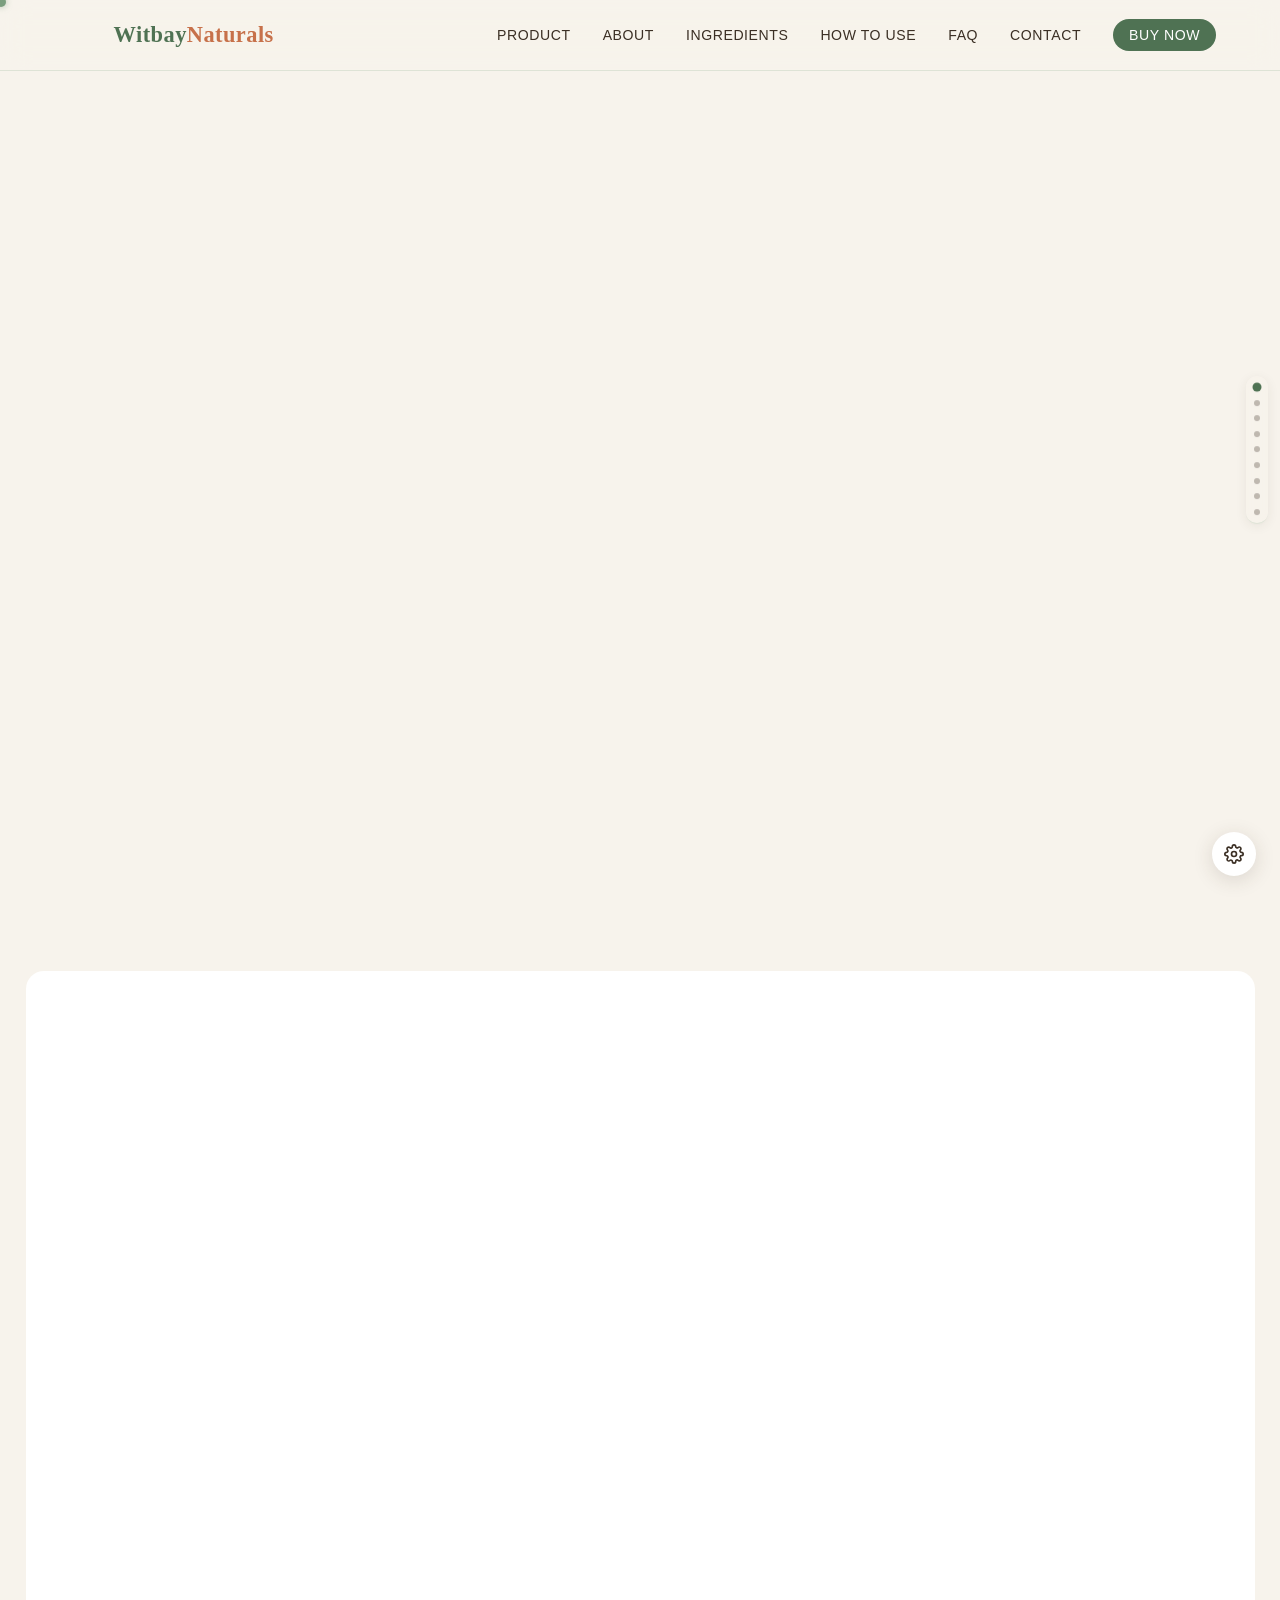
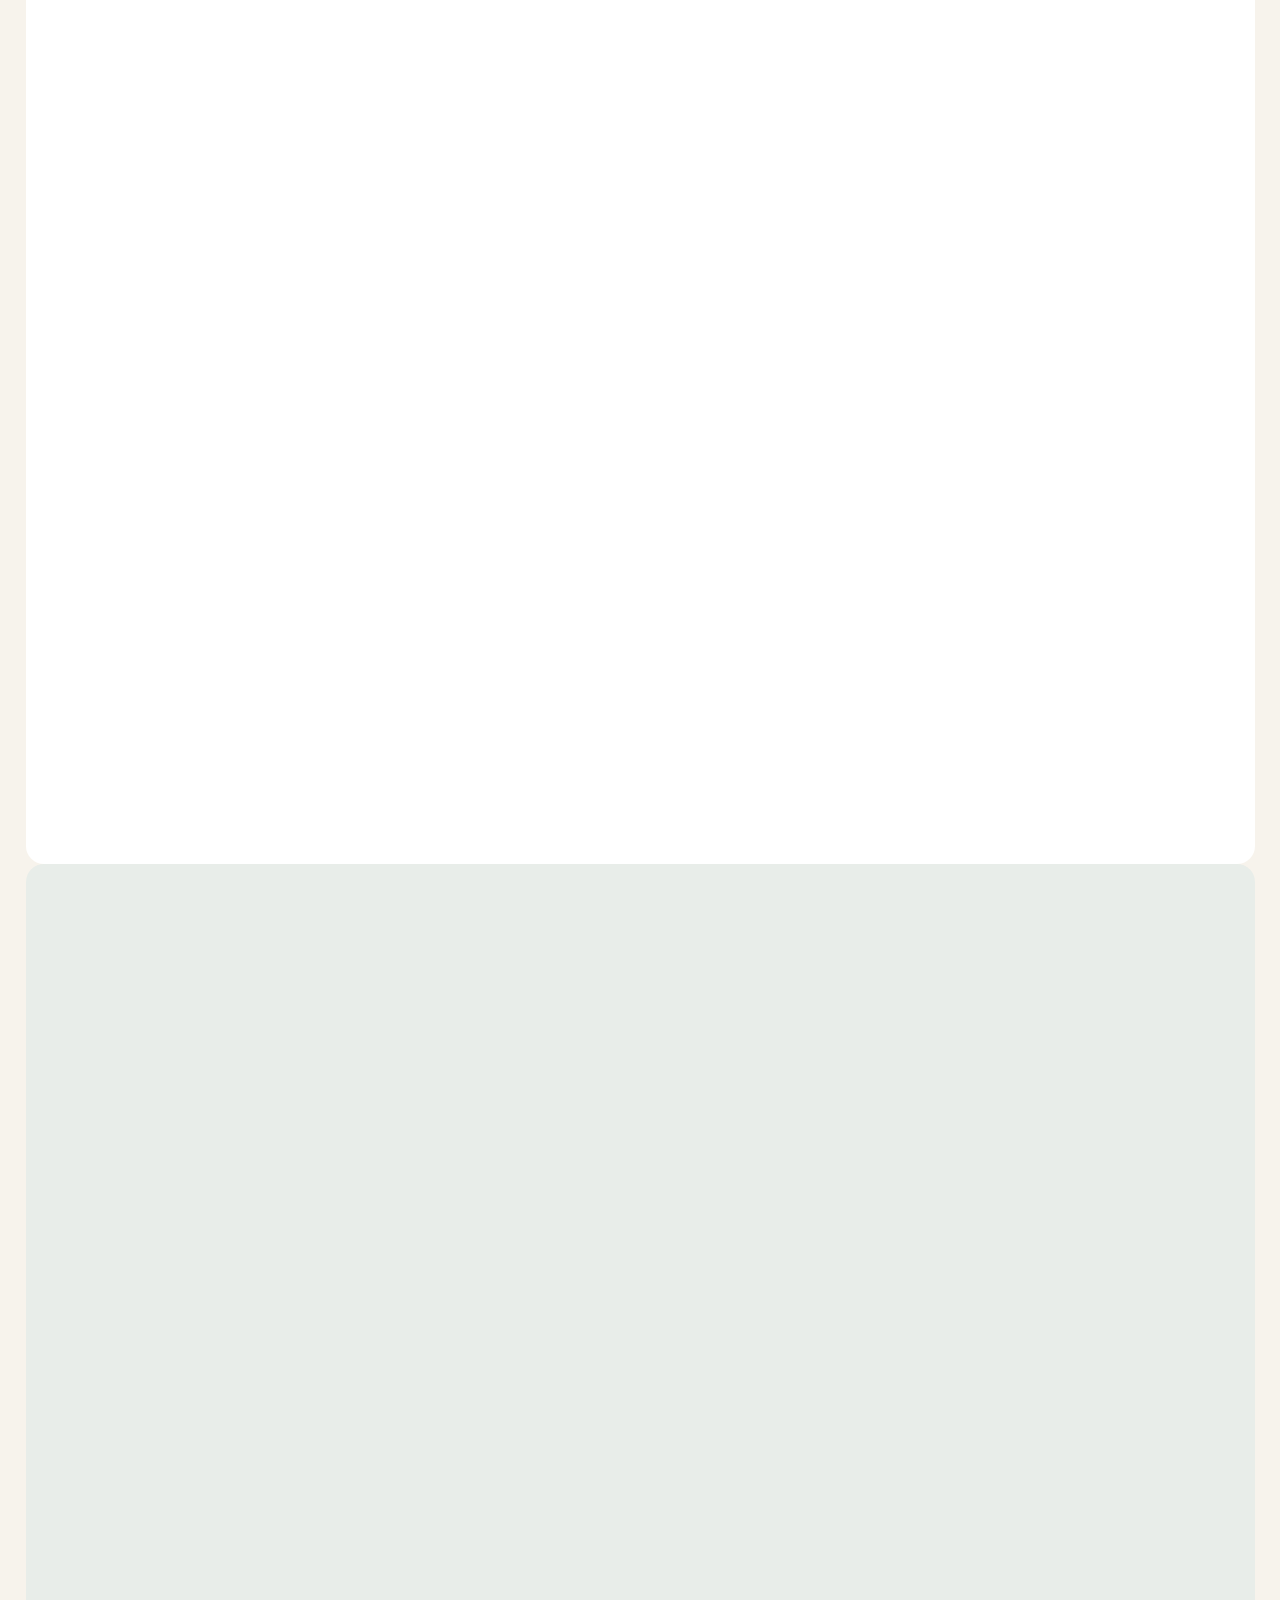
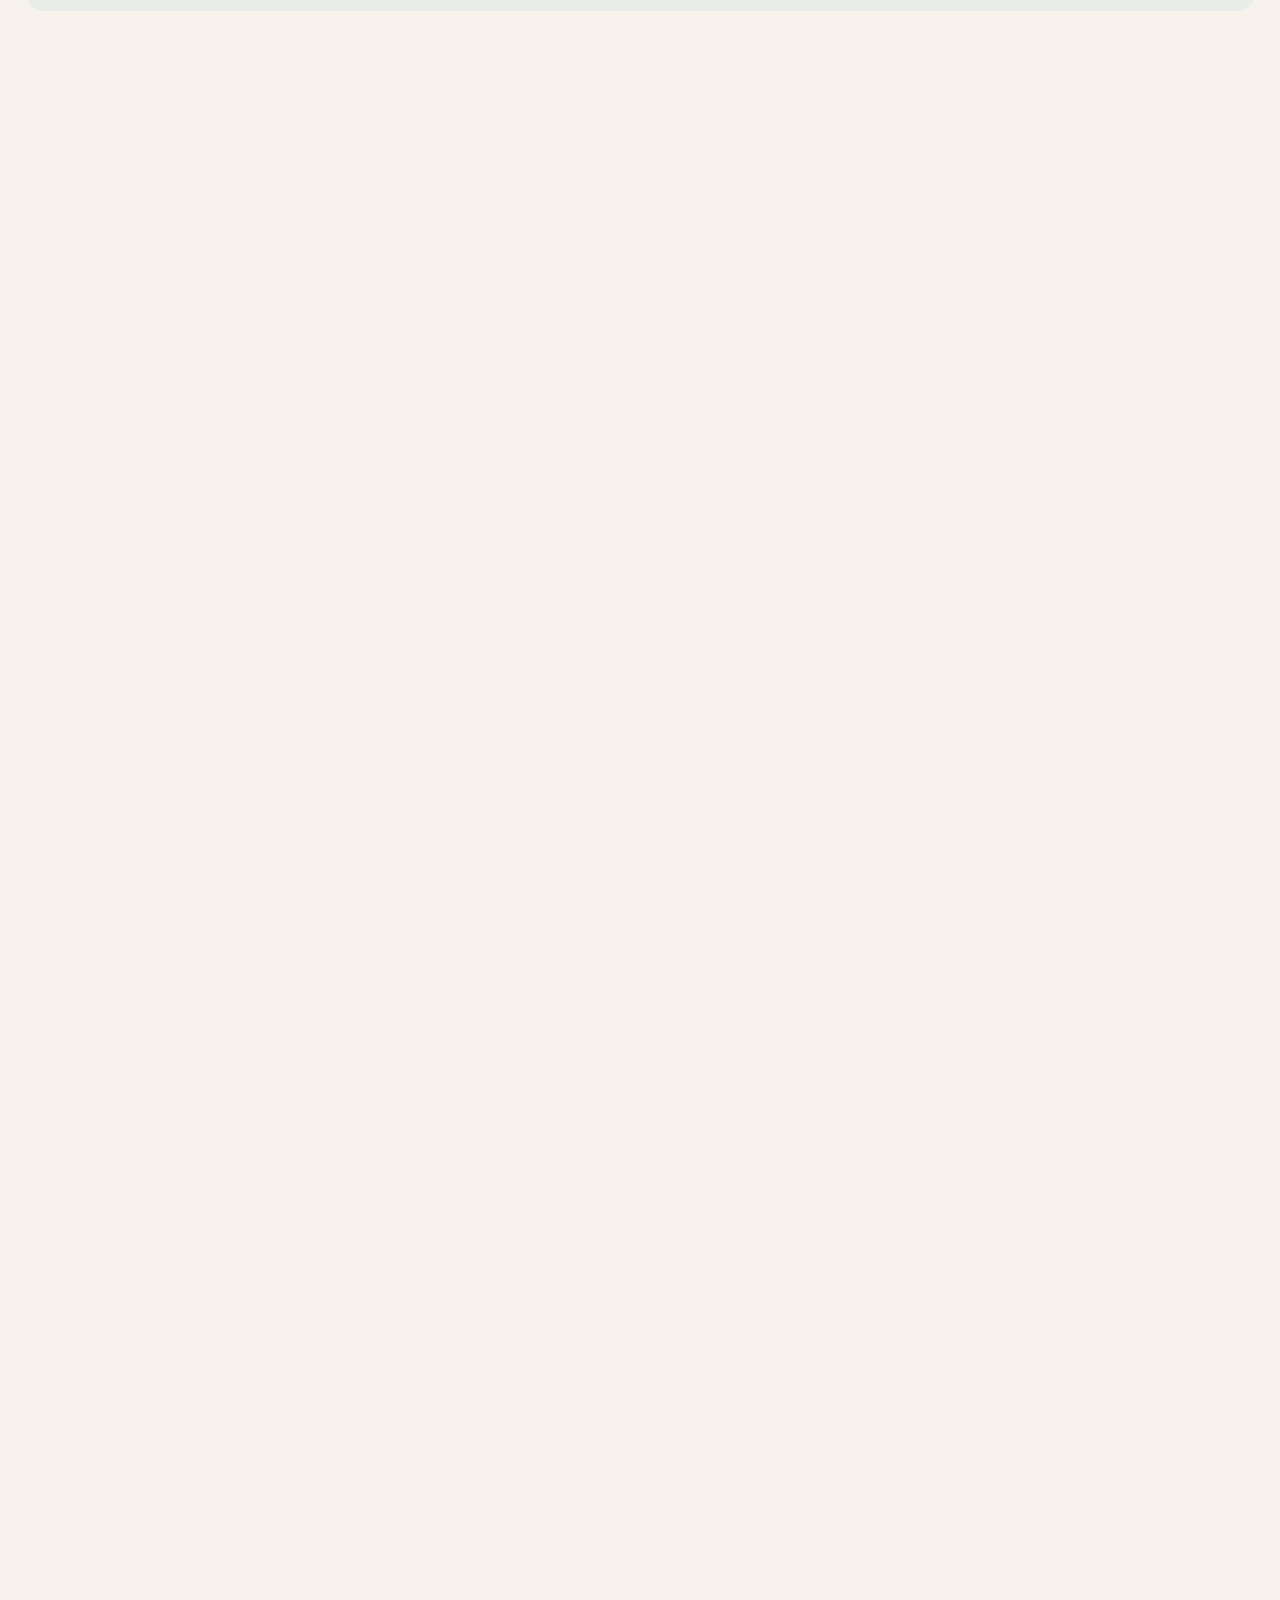
==== index.html @ fcc9d40a "update" ====
<!DOCTYPE html>
<html lang="en">
<head>
  <meta charset="UTF-8" />
  <meta name="viewport" content="width=device-width, initial-scale=1.0, viewport-fit=cover" />
  <meta name="description" content="Witbay Naturals - naturally the best. Natural cleaning products made with orange peels and vinegar. Eco-friendly, non-toxic, safe for homes." />
  <meta name="theme-color" content="#7a9e7e" />
  <meta name="robots" content="index, follow" />
  <meta name="author" content="Witbay Naturals" />
  
  <meta http-equiv="X-UA-Compatible" content="IE=edge" />
  <meta http-equiv="Content-Security-Policy" content="default-src 'self'; script-src 'self' 'unsafe-inline' https://www.google.com https://www.gstatic.com; style-src 'self' 'unsafe-inline' https://fonts.googleapis.com; font-src https://fonts.gstatic.com; img-src 'self' data:; frame-src https://www.youtube.com https://www.google.com; connect-src 'self'; child-src 'self';" />
  <meta name="referrer" content="strict-origin-when-cross-origin" />
  
  <meta property="og:title" content="Witbay Naturals · naturally the best" />
  <meta property="og:description" content="Natural cleaning products made with orange peels and vinegar. Eco-friendly, non-toxic, safe for homes and the environment." />
  <meta property="og:type" content="website" />
  <meta property="og:url" content="https://witbaynaturals.com" />
  <meta property="og:image" content="https://witbaynaturals.com/og-image.webp" />
  
  <link rel="preconnect" href="https://fonts.googleapis.com" />
  <link rel="preconnect" href="https://fonts.gstatic.com" crossorigin />
  <link rel="preconnect" href="https://www.youtube.com" />
  <link rel="preconnect" href="https://www.google.com" />
  <link rel="dns-prefetch" href="https://fonts.gstatic.com" />
  <link rel="dns-prefetch" href="https://www.google.com/maps" />
  <link rel="prefetch" href="privacy-policy.html" />
  <link rel="prefetch" href="terms-of-service.html" />
  <link rel="prefetch" href="disclaimer.html" />
   
  <style>
:root {
  --cream: #f7f3ec;
  --sage: #7a9e7e;
  --sage-dark: #4f7253;
  --terracotta: #c7714a;
  --bark: #3b2f24;
  --mist: #e8ede9;
  --white: #ffffff;
  --fs-hero: clamp(2.8rem, 6vw, 5rem);
  --fs-h2: clamp(1.8rem, 3.5vw, 2.8rem);
  --fs-h3: 1.15rem;
  --fs-body: 1rem;
  --radius: 18px;
  --transition: 0.35s cubic-bezier(0.22, 1, 0.36, 1);
  --font-sans: -apple-system, BlinkMacSystemFont, 'Segoe UI', Roboto, Oxygen, Ubuntu, Cantarell, 'Open Sans', 'Helvetica Neue', sans-serif;
  --font-serif: Georgia, 'Times New Roman', Times, serif;
}
html[data-theme="dark"] {
  --cream: #1a1a1a;
  --sage: #5a7e5e;
  --sage-dark: #7a9e7e;
  --bark: #e8e4de;
  --mist: #2a2a2a;
  --white: #1f1f1f;
}
html[data-theme="dark"] nav { background: rgba(26, 26, 26, 0.95); border-bottom-color: rgba(122, 126, 126, 0.3); }
html[data-theme="dark"] .nav-logo-text { color: var(--sage-dark); }
html[data-theme="dark"] .nav-links a { color: var(--bark); }
html[data-theme="dark"] .nav-links a:hover { color: var(--sage-dark); }
html[data-theme="dark"] .page-nav { background: rgba(26, 26, 26, 0.9); }
html[data-theme="dark"] .page-nav a { background: rgba(232, 228, 222, 0.3); }
html[data-theme="dark"] .page-nav a.active { background: var(--sage-dark); }
html[data-theme="dark"] .page-nav a:hover { background: var(--sage); }
html[data-theme="dark"] footer { background: var(--mist); color: rgba(232, 228, 222, 0.7); }
html[data-theme="dark"] footer a { color: var(--sage); }
html[data-theme="dark"] .settings-btn { background: var(--mist); }
html[data-theme="dark"] .settings-popup { background: var(--mist); }
html[data-theme="dark"] .settings-popup h4 { color: var(--bark); border-bottom-color: rgba(122, 158, 126, 0.3); }
html[data-theme="dark"] .settings-option label { color: var(--bark); }
html[data-theme="dark"] .hero-title em { color: var(--sage); }
html[data-theme="dark"] .section-subtitle { color: var(--sage-dark); }
html[data-theme="dark"] .section-label { color: var(--terracotta); }
html[data-theme="dark"] .hero-eyebrow { color: var(--terracotta); border-color: var(--terracotta); }
html[data-theme="dark"] .mobile-menu { background: rgba(26, 26, 26, 0.98); }
html[data-theme="dark"] .mobile-menu a { color: var(--bark); }
html[data-theme="dark"] .nav-logo-icon circle { fill: var(--sage-dark); }
html[data-theme="dark"] .nav-logo-icon path { fill: var(--bark); }
html[data-theme="dark"] .nav-logo-icon line, html[data-theme="dark"] .nav-logo-icon path[stroke] { stroke: var(--bark); }
html[data-theme="dark"] .nav-toggle svg { stroke: var(--bark); }
html[data-theme="dark"] .settings-btn svg { stroke: var(--bark); }
html[data-theme="dark"] .hero-logo svg circle:first-child { fill: var(--sage-dark); }
html[data-theme="dark"] .hero-logo svg circle:nth-child(2) { stroke: var(--bark); }
html[data-theme="dark"] .hero-logo svg path:not([stroke]) { fill: var(--bark); }
html[data-theme="dark"] .hero-logo svg path[stroke] { stroke: var(--bark); }
html[data-theme="dark"] .hero-logo svg line { stroke: var(--bark); }
html[data-theme="dark"] .hero-logo svg circle:last-child { fill: var(--bark); }
html[data-theme="dark"] .toggle-slider { background: #555; }
html[data-theme="dark"] .toggle-slider::before { background: #ccc; }
html[data-theme="dark"] .toggle-switch input:checked + .toggle-slider { background: var(--sage-dark); }
html[data-theme="dark"] .toggle-switch input:checked + .toggle-slider::before { background: #fff; }
html[data-theme="dark"] #how-to-use { background: #1a1a1a; }
html[data-theme="dark"] #how-to-use .section-title { color: #e8e4de; }
html[data-theme="dark"] #how-to-use .section-label { color: var(--terracotta); }
html[data-theme="dark"] #how-to-use .step-card { background: rgba(255,255,255,0.05); border-color: rgba(255,255,255,0.1); }
html[data-theme="dark"] #how-to-use .step-card:hover { background: rgba(255,255,255,0.1); }
html[data-theme="dark"] #how-to-use .step-num { color: var(--sage); }
html[data-theme="dark"] #how-to-use h4 { color: #e8e4de; }
html[data-theme="dark"] #how-to-use p { color: rgba(232,228,222,0.7); }
html[data-theme="dark"] .faq-question { color: var(--bark); }
html[data-theme="dark"] .faq-answer-inner { color: rgba(232,228,222,0.7); }
html[data-theme="dark"] .hero-sub { color: rgba(232,228,222,0.8); }
html[data-theme="dark"] .about-text p { color: rgba(232,228,222,0.8); }
html[data-theme="dark"] .about-us-content p { color: rgba(232,228,222,0.8); }
html[data-theme="dark"] .comparison-caption p { color: rgba(232,228,222,0.7); }
html[data-theme="dark"] .store-info p { color: rgba(232,228,222,0.7); }
html[data-theme="dark"] .ingredient-card p { color: rgba(232,228,222,0.7); }
html[data-theme="dark"] .contact-item { color: var(--bark); }
html[data-theme="dark"] #contact > p { color: rgba(232,228,222,0.7); }
html[data-fonts="custom"] {
  --font-sans: 'DM Sans', system-ui, sans-serif;
  --font-serif: 'Cormorant Garamond', Georgia, serif;
}
html[data-fonts="custom"] body { font-family: 'DM Sans', -apple-system, BlinkMacSystemFont, 'Segoe UI', Roboto, sans-serif; }
html[data-fonts="custom"] .nav-logo-text, html[data-fonts="custom"] .hero-title, html[data-fonts="custom"] .section-title, html[data-fonts="custom"] .product-card h3, html[data-fonts="custom"] .ingredient-card h4, html[data-fonts="custom"] .step-num, html[data-fonts="custom"] .safety-item h4, html[data-fonts="custom"] .about-us-content h2, html[data-fonts="custom"] .stat-number, html[data-fonts="custom"] .about-image-overlay h4, html[data-fonts="custom"] .comparison-caption h4, html[data-fonts="custom"] .map-info h3, html[data-fonts="custom"] .store-info h4, html[data-fonts="custom"] .font-toggle-icon { font-family: 'Cormorant Garamond', Georgia, serif; }
*, *::before, *::after { box-sizing: border-box; margin: 0; padding: 0; }
html { scroll-behavior: smooth; text-size-adjust: 100%; -webkit-text-size-adjust: 100%; }
body { background: var(--cream); color: var(--bark); font-family: var(--font-sans); font-size: var(--fs-body); line-height: 1.7; overflow-x: hidden; -webkit-font-smoothing: antialiased; text-rendering: optimizeSpeed; }
img, svg { max-width: 100%; height: auto; display: block; }
img { content-visibility: auto; }
@media (prefers-reduced-motion: reduce) { *, *::before, *::after { animation-duration: 0.01ms !important; animation-iteration-count: 1 !important; transition-duration: 0.01ms !important; } }
nav { position: sticky; top: 0; z-index: 100; display: flex; align-items: center; justify-content: space-between; padding: max(1rem, env(safe-area-inset-top)) 5%; background: rgba(247, 243, 236, 0.92); backdrop-filter: blur(14px) saturate(180%); -webkit-backdrop-filter: blur(14px) saturate(180%); border-bottom: 1px solid rgba(122, 158, 126, 0.2); }
.nav-logo { display: flex; align-items: center; gap: 0.6rem; text-decoration: none; }
.nav-logo-icon { width: 40px; height: auto; object-fit: contain; }
.nav-logo-text { font-family: var(--font-serif); font-size: 1.4rem; font-weight: 600; color: var(--sage-dark); letter-spacing: 0.02em; }
.nav-logo-text span { color: var(--terracotta); }
.nav-links { display: flex; gap: 2rem; list-style: none; }
.nav-links a { text-decoration: none; color: var(--bark); font-size: 0.88rem; font-weight: 500; letter-spacing: 0.04em; text-transform: uppercase; transition: color var(--transition); padding: 0.5rem 0; }
.nav-links a:hover { color: var(--sage-dark); }
.nav-links .nav-cta { background: var(--sage-dark); color: var(--white) !important; padding: 0.5rem 1rem !important; border-radius: 100px; }
.nav-links .nav-cta:hover { background: var(--bark) !important; transform: translateY(-2px); }
.nav-toggle { display: none; background: none; border: none; padding: 0.5rem; cursor: pointer; }
.nav-toggle svg { width: 24px; height: 24px; }
.mobile-menu { display: none; position: fixed; inset: 0; background: rgba(247, 243, 236, 0.97); backdrop-filter: blur(20px); -webkit-backdrop-filter: blur(20px); z-index: 99; flex-direction: column; align-items: center; justify-content: center; gap: 2rem; opacity: 0; visibility: hidden; transition: opacity 0.3s, visibility 0.3s; }
.mobile-menu.active { opacity: 1; visibility: visible; }
.mobile-menu a { text-decoration: none; color: var(--bark); font-size: 1.2rem; font-weight: 500; letter-spacing: 0.04em; text-transform: uppercase; padding: 1rem; }
.mobile-cta { background: var(--sage-dark) !important; color: var(--white) !important; border-radius: 100px; margin-top: 1rem; padding: 0.8rem 2rem !important; }
.mobile-menu-close { position: absolute; top: 1.2rem; right: 5%; background: none; border: none; font-size: 2rem; cursor: pointer; padding: 0.5rem; line-height: 1; }
#hero { min-height: 100svh; min-height: 100dvh; display: grid; place-items: center; text-align: center; padding: max(5rem, env(safe-area-inset-top)) 5% max(3rem, env(safe-area-inset-bottom)); position: relative; overflow: hidden; }
#hero::before { content: ''; position: absolute; inset: -20%; background-image: radial-gradient(ellipse 80% 60% at 50% 40%, rgba(122,158,126,0.12) 0%, transparent 65%), radial-gradient(ellipse 60% 50% at 20% 80%, rgba(199,113,74,0.08) 0%, transparent 55%); pointer-events: none; }
.hero-eyebrow { display: inline-block; font-size: 0.78rem; font-weight: 500; letter-spacing: 0.18em; text-transform: uppercase; color: var(--terracotta); border: 1px solid var(--terracotta); padding: 0.35rem 1rem; border-radius: 100px; margin-bottom: 1.5rem; animation: fadeUp 0.8s ease both; }
.section-subtitle { font-size: 1rem; font-weight: 500; color: var(--sage-dark); margin-bottom: 1.5rem; display: block; }
.hero-title-text { white-space: nowrap; }
.hero-title { font-family: var(--font-serif); font-size: var(--fs-hero); font-weight: 300; line-height: 1.12; color: var(--bark); max-width: 780px; margin: 0 auto 1.4rem; animation: fadeUp 0.8s 0.15s ease both; }
.hero-title em { font-style: italic; color: var(--sage-dark); }
.hero-sub { font-size: 1.05rem; max-width: 480px; margin: 0 auto 2.5rem; color: #5a4e44; animation: fadeUp 0.8s 0.28s ease both; }
.btn-group { display: flex; gap: 0.75rem; justify-content: center; flex-wrap: wrap; animation: fadeUp 0.8s 0.4s ease both; }
.btn { display: inline-block; padding: 0.9rem 2rem; min-height: 48px; border-radius: 100px; font-size: 0.9rem; font-weight: 500; text-decoration: none; letter-spacing: 0.03em; transition: transform var(--transition), box-shadow var(--transition), background var(--transition); cursor: pointer; border: none; }
.btn-primary { background: var(--sage-dark); color: var(--white); box-shadow: 0 4px 18px rgba(79,114,83,0.28); }
.btn-primary:hover { background: var(--bark); transform: translateY(-2px); box-shadow: 0 8px 26px rgba(79,114,83,0.35); }
.btn-ghost { background: transparent; color: var(--bark); border: 1.5px solid var(--bark); }
.btn-ghost:hover { background: var(--bark); color: var(--cream); transform: translateY(-2px); }
.leaf-deco { position: absolute; opacity: 0.35; pointer-events: none; will-change: transform; }
.leaf-deco.top-right { top: 8%; right: 4%; width: 180px; transform: rotate(25deg); animation: sway 8s ease-in-out infinite; }
.leaf-deco.bottom-left { bottom: 10%; left: 3%; width: 140px; transform: rotate(-15deg); animation: sway 10s ease-in-out infinite reverse; }
.hero-logo { width: 220px; margin: 0 auto 1.5rem; animation: fadeUp 0.8s ease both; }
.hero-logo img { width: 100%; height: auto; object-fit: contain; filter: drop-shadow(0 4px 12px rgba(79,114,83,0.2)); }
@media (max-width: 768px) { .hero-logo { width: 180px; } }
@keyframes sway { 0%, 100% { transform: rotate(25deg) translate3d(0, 0, 0); } 50% { transform: rotate(25deg) translate3d(0, -10px, 0); } }
section { padding: 6rem 5%; content-visibility: auto; contain-intrinsic-size: auto 600px; }
section:last-of-type { contain-intrinsic-size: auto 400px; }
.section-label { font-size: 0.75rem; font-weight: 500; letter-spacing: 0.2em; text-transform: uppercase; color: var(--terracotta); margin-bottom: 0.75rem; }
.section-title { font-family: var(--font-serif); font-size: var(--fs-h2); font-weight: 400; line-height: 1.18; color: var(--bark); max-width: 560px; }
.divider { width: 48px; height: 2px; background: var(--sage); margin: 1.5rem 0 2rem; border: none; }
#about { background: var(--mist); border-radius: var(--radius); margin: 0 2%; }
.about-inner { display: grid; grid-template-columns: 1fr 1fr; gap: 4rem; align-items: center; max-width: 1100px; margin: 0 auto; }
.about-text p { color: #4a3f35; margin-bottom: 1.1rem; max-width: 500px; }
.product-card { background: var(--white); border-radius: 24px; padding: 3rem 2rem; text-align: center; box-shadow: 0 12px 48px rgba(59,47,36,0.09); position: relative; overflow: hidden; }
.product-card::before { content: ''; position: absolute; top: -40px; right: -40px; width: 160px; height: 160px; background: radial-gradient(circle, rgba(122,158,126,0.15), transparent 70%); pointer-events: none; }
.bottle-icon { font-size: 5rem; display: block; margin-bottom: 1rem; }
.product-card h3 { font-family: var(--font-serif); font-size: 1.6rem; font-weight: 600; color: var(--sage-dark); margin-bottom: 0.4rem; }
.product-card p { font-size: 0.88rem; color: #7a6a5e; }
.badge-row { display: flex; gap: 0.5rem; justify-content: center; margin-top: 1.4rem; flex-wrap: wrap; }
.badge { font-size: 0.72rem; font-weight: 500; letter-spacing: 0.06em; text-transform: uppercase; padding: 0.3rem 0.75rem; border-radius: 100px; background: var(--mist); color: var(--sage-dark); border: 1px solid rgba(122,158,126,0.35); }
#ingredients { max-width: 1100px; margin: 0 auto; }
.ingredients-header { display: flex; justify-content: space-between; align-items: flex-end; margin-bottom: 3rem; flex-wrap: wrap; gap: 1rem; }
.ingredients-grid { display: grid; grid-template-columns: repeat(auto-fill, minmax(220px, 1fr)); gap: 1.2rem; }
.ingredient-card { background: var(--white); border-radius: 16px; padding: 1.6rem 1.4rem; border: 1px solid rgba(122,158,126,0.2); transition: transform var(--transition), box-shadow var(--transition); }
.ingredient-card:hover { transform: translateY(-4px); box-shadow: 0 12px 32px rgba(59,47,36,0.09); }
.ingredient-icon { font-size: 2rem; margin-bottom: 0.8rem; display: block; }
.ingredient-card h4 { font-family: var(--font-serif); font-size: 1.15rem; font-weight: 600; color: var(--bark); margin-bottom: 0.35rem; }
.ingredient-card p { font-size: 0.84rem; color: #7a6a5e; line-height: 1.55; }
#how-to-use { background: var(--bark); color: var(--cream); border-radius: var(--radius); margin: 0 2%; }
#how-to-use .section-title { color: var(--cream); }
#how-to-use .section-label { color: var(--terracotta); }
.steps-grid { display: grid; grid-template-columns: repeat(auto-fill, minmax(240px, 1fr)); gap: 1.5rem; margin-top: 3rem; }
.step-card { background: rgba(247, 243, 236, 0.07); border: 1px solid rgba(247,243,236,0.12); border-radius: 16px; padding: 2rem 1.6rem; transition: background var(--transition); }
.step-card:hover { background: rgba(247, 243, 236, 0.12); }
.step-num { font-family: var(--font-serif); font-size: 2.8rem; font-weight: 300; color: var(--sage); line-height: 1; margin-bottom: 0.8rem; }
.step-card h4 { font-size: var(--fs-h3); font-weight: 500; color: var(--cream); margin-bottom: 0.5rem; }
.step-card p { font-size: 0.88rem; color: rgba(247,243,236,0.65); line-height: 1.6; }
#safety { padding: 4rem 5%; background: var(--sage); }
.safety-inner { max-width: 900px; margin: 0 auto; display: grid; grid-template-columns: repeat(3, 1fr); gap: 2rem; text-align: center; }
.safety-item h4 { font-family: var(--font-serif); font-size: 1.3rem; color: var(--white); margin-bottom: 0.4rem; }
.safety-item p { font-size: 0.85rem; color: rgba(255,255,255,0.8); }
.safety-icon { font-size: 2rem; margin-bottom: 0.6rem; }
#contact { text-align: center; max-width: 640px; margin: 0 auto; }
#contact .section-title { margin: 0 auto 0.5rem; }
#contact > p { color: #5a4e44; margin-bottom: 2.5rem; }
.contact-details { display: flex; justify-content: center; gap: 2.5rem; flex-wrap: wrap; margin-bottom: 3rem; }
.contact-item { display: flex; align-items: center; gap: 0.6rem; font-size: 0.9rem; color: var(--bark); }
.contact-item .ci-icon { width: 36px; height: 36px; border-radius: 50%; background: var(--mist); display: grid; place-items: center; }
.contact-form { display: grid; gap: 1rem; text-align: left; }
.form-row { display: grid; grid-template-columns: 1fr 1fr; gap: 1rem; }
.contact-form input, .contact-form textarea { width: 100%; padding: 0.85rem 1.1rem; border: 1.5px solid rgba(122,158,126,0.3); border-radius: 12px; font-family: inherit; font-size: 16px; background: var(--white); color: var(--bark); outline: none; transition: border-color var(--transition); -webkit-appearance: none; appearance: none; }
.contact-form input:focus, .contact-form textarea:focus { border-color: var(--sage-dark); }
.contact-form textarea { resize: vertical; min-height: 120px; }
.honeypot { position: absolute; left: -9999px; width: 1px; height: 1px; opacity: 0; pointer-events: none; }
.form-status { padding: 0.75rem 1rem; border-radius: 8px; font-size: 0.9rem; display: none; margin-bottom: 0.5rem; }
.form-status.success { display: block; background: rgba(122, 158, 126, 0.15); color: var(--sage-dark); border: 1px solid var(--sage); }
.form-status.error { display: block; background: rgba(199, 113, 74, 0.15); color: var(--terracotta); border: 1px solid var(--terracotta); }
.form-status.sending { display: block; background: rgba(122, 158, 126, 0.1); color: var(--bark); }
footer { background: var(--bark); color: rgba(247,243,236,0.55); text-align: center; padding: 2.5rem 5%; font-size: 0.82rem; }
footer a { color: var(--sage); text-decoration: none; }
@keyframes fadeUp { from { opacity: 0; transform: translateY(22px); } to { opacity: 1; transform: translateY(0); } }
@media (max-width: 768px) { .nav-toggle { display: block; } .nav-links { display: none; } .mobile-menu { display: flex; } .about-inner { grid-template-columns: 1fr; gap: 2.5rem; } .safety-inner { grid-template-columns: 1fr; text-align: center; } .form-row { grid-template-columns: 1fr; } #about, #how-to-use { margin: 0; border-radius: 0; } section { padding: 4rem 5%; } .leaf-deco { display: none; } .hero-title { font-size: clamp(2rem, 8vw, 3.5rem); } .ingredients-header { flex-direction: column; align-items: flex-start; } .contact-details { flex-direction: column; align-items: center; gap: 1rem; } .btn-group { gap: 0.5rem; } .btn { width: 100%; max-width: 280px; text-align: center; } }
@media (max-width: 480px) { .hero-eyebrow { font-size: 0.7rem; padding: 0.3rem 0.8rem; } .ingredient-card, .step-card { padding: 1.2rem 1rem; } }
@media (hover: none) and (pointer: coarse) { .btn:hover { transform: none; } .ingredient-card:hover { transform: none; box-shadow: none; } .step-card:hover { background: rgba(247, 243, 236, 0.07); } }
@media (min-width: 769px) { .mobile-menu { display: none !important; } .mobile-menu-close { display: none; } }
.scroll-progress { position: fixed; top: 0; left: 0; height: 3px; background: linear-gradient(90deg, var(--sage-dark), var(--sage)); z-index: 101; width: 0%; transition: width 0.08s linear; }
.scroll-progress::after { content: ''; position: absolute; right: -6px; top: 50%; transform: translateY(-50%); width: 10px; height: 10px; background: var(--sage); border-radius: 50%; box-shadow: 0 0 6px rgba(122, 158, 126, 0.6); }
.page-nav { position: fixed; right: 0.75rem; top: 50%; transform: translateY(-50%); display: flex; flex-direction: column; gap: 0.6rem; z-index: 90; padding: 0.5rem; background: rgba(247, 243, 236, 0.85); backdrop-filter: blur(8px); border-radius: 20px; box-shadow: 0 2px 12px rgba(59, 47, 36, 0.08); }
.page-nav a { width: 6px; height: 6px; border-radius: 50%; background: rgba(59, 47, 36, 0.3); transition: all 0.3s ease; display: block; }
.page-nav a.active { background: var(--sage-dark); transform: scale(1.5); }
.page-nav a:hover { background: var(--sage); transform: scale(1.3); }
@media (max-width: 1024px) { .page-nav { display: none; } }
#about-us { background: var(--white); border-radius: var(--radius); margin: 0 2%; }
.about-us-grid { display: grid; grid-template-columns: 1fr 1fr; gap: 3rem; max-width: 1100px; margin: 0 auto; align-items: center; }
.about-us-content h2 { font-family: var(--font-serif); font-size: var(--fs-h2); font-weight: 400; margin-bottom: 1.5rem; }
.about-us-content p { color: #4a3f35; margin-bottom: 1rem; }
.about-stats { display: grid; grid-template-columns: repeat(3, 1fr); gap: 1.5rem; margin-top: 2rem; }
.stat-item { text-align: center; padding: 1rem; background: var(--mist); border-radius: 12px; }
.stat-number { font-family: var(--font-serif); font-size: 2.5rem; font-weight: 600; color: var(--sage-dark); display: block; }
.stat-label { font-size: 0.8rem; color: #7a6a5e; text-transform: uppercase; letter-spacing: 0.05em; }
.about-image { position: relative; border-radius: 20px; overflow: hidden; aspect-ratio: 4/3; background: var(--mist); }
.about-image img { width: 100%; height: 100%; object-fit: cover; }
.about-image-overlay { position: absolute; bottom: 0; left: 0; right: 0; padding: 1.5rem; background: linear-gradient(transparent, rgba(59,47,36,0.8)); color: var(--white); }
.about-image-overlay h4 { font-family: var(--font-serif); font-size: 1.2rem; margin-bottom: 0.25rem; }
.about-image-overlay p { font-size: 0.85rem; opacity: 0.9; }
.video-section { max-width: 1100px; margin: 0 auto; }
.video-container { position: relative; padding-bottom: 56.25%; height: 0; overflow: hidden; border-radius: var(--radius); background: var(--mist); margin-top: 2rem; cursor: pointer; max-width: 640px; margin-left: auto; margin-right: auto; }
.video-container iframe { position: absolute; top: 0; left: 0; width: 100%; height: 100%; border: none; }
.video-thumbnail { position: absolute; top: 0; left: 0; width: 100%; height: 100%; object-fit: cover; }
.video-play-btn { position: absolute; top: 50%; left: 50%; transform: translate(-50%, -50%); width: 72px; height: 72px; background: var(--white); border-radius: 50%; display: grid; place-items: center; box-shadow: 0 4px 20px rgba(59,47,36,0.2); transition: transform 0.3s ease, box-shadow 0.3s ease; }
.video-container:hover .video-play-btn { transform: translate(-50%, -50%) scale(1.1); box-shadow: 0 8px 30px rgba(59,47,36,0.3); }
.video-play-btn svg { width: 28px; height: 28px; margin-left: 4px; fill: var(--sage-dark); }
.video-overlay-text { position: absolute; bottom: 1.5rem; left: 1.5rem; right: 1.5rem; color: var(--bark); font-weight: 500; }
.video-container.hidden .video-thumbnail, .video-container.hidden .video-play-btn, .video-container.hidden .video-overlay-text { display: none; }
.comparison-section { max-width: 1100px; margin: 0 auto; }
.comparison-wrapper { display: grid; grid-template-columns: 1fr 1fr; gap: 2rem; margin-top: 2rem; }
.comparison-card { background: var(--white); border-radius: 16px; overflow: hidden; box-shadow: 0 8px 32px rgba(59,47,36,0.08); }
.comparison-card.before { border: 3px solid #d4a574; }
.comparison-card.after { border: 3px solid var(--sage); }
.comparison-label { padding: 0.75rem 1rem; font-weight: 500; text-transform: uppercase; letter-spacing: 0.1em; font-size: 0.8rem; }
.comparison-card.before .comparison-label { background: #d4a574; color: var(--white); }
.comparison-card.after .comparison-label { background: var(--sage); color: var(--white); }
.comparison-card img { width: 100%; aspect-ratio: 16/10; object-fit: cover; }
.comparison-caption { padding: 1rem; text-align: center; }
.comparison-caption h4 { font-family: var(--font-serif); font-size: 1.1rem; margin-bottom: 0.25rem; }
.comparison-caption p { font-size: 0.85rem; color: #7a6a5e; }
.before-after-slider { position: relative; max-width: 800px; margin: 2rem auto; overflow: hidden; border-radius: var(--radius); box-shadow: 0 12px 48px rgba(59,47,36,0.12); }
.slider-container { position: relative; width: 100%; aspect-ratio: 16/9; }
.slider-image { position: absolute; top: 0; left: 0; width: 100%; height: 100%; object-fit: cover; }
.slider-image.after-image { clip-path: inset(0 50% 0 0); }
.slider-handle { position: absolute; top: 0; left: 50%; width: 4px; height: 100%; background: var(--white); cursor: ew-resize; z-index: 10; }
.slider-handle::before { content: ''; position: absolute; top: 50%; left: 50%; transform: translate(-50%, -50%); width: 44px; height: 44px; background: var(--white); border-radius: 50%; box-shadow: 0 2px 12px rgba(0,0,0,0.2); }
.slider-handle::after { content: '\2194'; position: absolute; top: 50%; left: 50%; transform: translate(-50%, -50%); font-size: 1.2rem; color: var(--sage-dark); z-index: 11; }
.slider-labels { position: absolute; bottom: 1rem; left: 1rem; right: 1rem; display: flex; justify-content: space-between; pointer-events: none; z-index: 5; }
.slider-label { background: rgba(59,47,36,0.75); color: var(--white); padding: 0.4rem 0.8rem; border-radius: 6px; font-size: 0.8rem; font-weight: 500; text-transform: uppercase; letter-spacing: 0.05em; }
#faq { background: var(--mist); border-radius: var(--radius); margin: 0 2%; }
.faq-container { max-width: 800px; margin: 2rem auto 0; }
.faq-item { background: var(--white); border-radius: 12px; margin-bottom: 0.75rem; overflow: hidden; box-shadow: 0 2px 8px rgba(59,47,36,0.05); }
.faq-question { width: 100%; padding: 1.25rem 1.5rem; background: none; border: none; text-align: left; font-family: var(--font-sans); font-size: 1rem; font-weight: 500; color: var(--bark); cursor: pointer; display: flex; justify-content: space-between; align-items: center; gap: 1rem; transition: background var(--transition); }
.faq-question:hover { background: var(--mist); }
.faq-question::after { content: '+'; font-size: 1.5rem; color: var(--sage-dark); transition: transform var(--transition); flex-shrink: 0; }
.faq-item.active .faq-question::after { transform: rotate(45deg); }
.faq-answer { max-height: 0; overflow: hidden; transition: max-height 0.4s ease, padding 0.4s ease; }
.faq-item.active .faq-answer { max-height: 500px; }
.faq-answer-inner { padding: 0 1.5rem 1.25rem; color: #5a4e44; line-height: 1.7; }
.where-to-buy { padding: 4rem 5%; background: var(--white); }
.where-to-buy-inner { max-width: 1100px; margin: 0 auto; }
.stores-grid { display: grid; grid-template-columns: repeat(auto-fill, minmax(280px, 1fr)); gap: 1.5rem; margin-top: 2rem; }
.store-card { background: var(--mist); border-radius: 16px; padding: 1.5rem; display: flex; gap: 1rem; transition: transform var(--transition), box-shadow var(--transition); }
.store-card:hover { transform: translateY(-4px); box-shadow: 0 8px 24px rgba(59,47,36,0.1); }
.store-icon { width: 48px; height: 48px; background: var(--sage); border-radius: 12px; display: grid; place-items: center; font-size: 1.5rem; flex-shrink: 0; }
.store-info h4 { font-family: var(--font-serif); font-size: 1.15rem; color: var(--bark); margin-bottom: 0.25rem; }
.store-info p { font-size: 0.85rem; color: #7a6a5e; line-height: 1.5; }
.online-badge { display: inline-flex; align-items: center; gap: 0.5rem; background: var(--sage-dark); color: var(--white); padding: 0.6rem 1.2rem; border-radius: 100px; font-size: 0.9rem; font-weight: 500; margin-top: 2rem; }
.online-badge svg { width: 18px; height: 18px; fill: currentColor; }
@media (max-width: 768px) { .about-us-grid { grid-template-columns: 1fr; gap: 2rem; } .about-stats { grid-template-columns: repeat(3, 1fr); gap: 0.75rem; } .comparison-wrapper { grid-template-columns: 1fr; } .map-container { grid-template-columns: 1fr; } .map-embed { order: -1; } .stat-number { font-size: 1.8rem; } }
@media (max-width: 480px) { .about-stats { grid-template-columns: 1fr; } .stat-item { display: flex; align-items: center; gap: 1rem; text-align: left; } .stat-number { font-size: 2rem; } }
.lazy-image { opacity: 0; transition: opacity 0.5s ease; }
.lazy-image.loaded { opacity: 1; }
.settings-btn { position: fixed; bottom: 1.5rem; right: 1.5rem; width: 44px; height: 44px; border-radius: 50%; background: var(--white); border: none; cursor: pointer; display: grid; place-items: center; box-shadow: 0 4px 20px rgba(59,47,36,0.15); transition: transform 0.3s ease, box-shadow 0.3s ease; z-index: 95; }
.settings-btn:hover { transform: scale(1.08); box-shadow: 0 6px 24px rgba(59,47,36,0.2); }
.settings-btn svg { width: 20px; height: 20px; color: var(--bark); transition: transform 0.4s ease; }
.settings-btn:hover svg { transform: rotate(45deg); }
.settings-popup { position: fixed; bottom: 5.5rem; right: 1.5rem; background: var(--white); border-radius: 16px; padding: 1.25rem; box-shadow: 0 8px 40px rgba(59,47,36,0.18); z-index: 95; opacity: 0; visibility: hidden; transform: translateY(10px) scale(0.95); transform-origin: bottom right; transition: opacity 0.25s ease, visibility 0.25s ease, transform 0.25s ease; min-width: 200px; }
.settings-popup.open { opacity: 1; visibility: visible; transform: translateY(0) scale(1); }
.settings-popup h4 { font-family: var(--font-serif); font-size: 0.95rem; font-weight: 600; color: var(--bark); margin-bottom: 0.75rem; padding-bottom: 0.5rem; border-bottom: 1px solid var(--mist); }
.settings-option { display: flex; align-items: center; justify-content: space-between; padding: 0.5rem 0; }
.settings-option label { font-size: 0.85rem; color: #5a4e44; }
.toggle-switch { position: relative; width: 44px; height: 24px; }
.toggle-switch input { opacity: 0; width: 0; height: 0; }
.toggle-slider { position: absolute; cursor: pointer; inset: 0; background: #d0d0d0; border-radius: 24px; transition: background 0.3s ease; }
.toggle-slider::before { content: ''; position: absolute; width: 18px; height: 18px; left: 3px; bottom: 3px; background: var(--white); border-radius: 50%; transition: transform 0.3s ease; box-shadow: 0 2px 4px rgba(0,0,0,0.15); }
.toggle-switch input:checked + .toggle-slider { background: var(--sage-dark); }
.toggle-switch input:checked + .toggle-slider::before { transform: translateX(20px); }
.toggle-switch { position: relative; width: 44px; height: 24px; display: inline-block; }
.toggle-switch input { opacity: 0; width: 0; height: 0; }
  </style>
  
  <title>Witbay Naturals · naturally the best</title>
  
  <link rel="icon" type="image/svg+xml" href="images/logo.jpg" />
  <link rel="apple-touch-icon" href="images/logo.jpg" />

  </head>
<body>

  <nav>
    <a href="#" class="nav-logo" aria-label="Witbay Naturals Home">
      <img class="nav-logo-icon" src="images/logo.jpg" alt="" />
      <span class="nav-logo-text">Witbay<span>Naturals</span></span>
    </a>
     <ul class="nav-links">
      <li><a href="#about">Product</a></li>
      <li><a href="#about-us">About</a></li>
      <li><a href="#ingredients">Ingredients</a></li>
      <li><a href="#how-to-use">How to Use</a></li>
      <li><a href="#faq">FAQ</a></li>
      <li><a href="#contact">Contact</a></li>
      <li><a href="#where-to-buy" class="nav-cta">Buy Now</a></li>
    </ul>
    <button class="nav-toggle" aria-label="Open menu" onclick="document.getElementById('mobileMenu').classList.add('active')">
      <svg viewBox="0 0 24 24" fill="none" stroke="currentColor" stroke-width="2" stroke-linecap="round">
        <line x1="3" y1="6" x2="21" y2="6"/>
        <line x1="3" y1="12" x2="21" y2="12"/>
        <line x1="3" y1="18" x2="21" y2="18"/>
      </svg>
    </button>
  </nav>

  <div id="mobileMenu" class="mobile-menu">
    <button class="mobile-menu-close" aria-label="Close menu" onclick="document.getElementById('mobileMenu').classList.remove('active')">&times;</button>
    <a href="#about-us" onclick="document.getElementById('mobileMenu').classList.remove('active')">About</a>
    <a href="#about" onclick="document.getElementById('mobileMenu').classList.remove('active')">Product</a>
    <a href="#ingredients" onclick="document.getElementById('mobileMenu').classList.remove('active')">Ingredients</a>
    <a href="#video-tutorial" onclick="document.getElementById('mobileMenu').classList.remove('active')">Demo</a>
    <a href="#results" onclick="document.getElementById('mobileMenu').classList.remove('active')">Results</a>
    <a href="#how-to-use" onclick="document.getElementById('mobileMenu').classList.remove('active')">How to Use</a>
    <a href="#faq" onclick="document.getElementById('mobileMenu').classList.remove('active')">FAQ</a>
    <a href="#contact" onclick="document.getElementById('mobileMenu').classList.remove('active')">Contact</a>
    <a href="#where-to-buy" class="mobile-cta" onclick="document.getElementById('mobileMenu').classList.remove('active')">Buy Now</a>
  </div>

  <div class="scroll-progress" id="scrollProgress"></div>

  <nav class="page-nav" aria-label="Page sections">
    <a href="#hero" title="Home" class="active"></a>
    <a href="#about-us" title="About"></a>
    <a href="#about" title="Product"></a>
    <a href="#ingredients" title="Ingredients"></a>
    <a href="#video-tutorial" title="Demo"></a>
    <a href="#results" title="Results"></a>
    <a href="#how-to-use" title="How to Use"></a>
    <a href="#faq" title="FAQ"></a>
    <a href="#contact" title="Contact"></a>
  </nav>

  <button class="settings-btn" id="settingsBtn" aria-label="Settings">
    <svg xmlns="http://www.w3.org/2000/svg" viewBox="0 0 24 24" fill="none" stroke="currentColor" stroke-width="2" stroke-linecap="round" stroke-linejoin="round">
      <circle cx="12" cy="12" r="3"></circle>
      <path d="M19.4 15a1.65 1.65 0 0 0 .33 1.82l.06.06a2 2 0 0 1 0 2.83 2 2 0 0 1-2.83 0l-.06-.06a1.65 1.65 0 0 0-1.82-.33 1.65 1.65 0 0 0-1 1.51V21a2 2 0 0 1-2 2 2 2 0 0 1-2-2v-.09A1.65 1.65 0 0 0 9 19.4a1.65 1.65 0 0 0-1.82.33l-.06.06a2 2 0 0 1-2.83 0 2 2 0 0 1 0-2.83l.06-.06a1.65 1.65 0 0 0 .33-1.82 1.65 1.65 0 0 0-1.51-1H3a2 2 0 0 1-2-2 2 2 0 0 1 2-2h.09A1.65 1.65 0 0 0 4.6 9a1.65 1.65 0 0 0-.33-1.82l-.06-.06a2 2 0 0 1 0-2.83 2 2 0 0 1 2.83 0l.06.06a1.65 1.65 0 0 0 1.82.33H9a1.65 1.65 0 0 0 1-1.51V3a2 2 0 0 1 2-2 2 2 0 0 1 2 2v.09a1.65 1.65 0 0 0 1 1.51 1.65 1.65 0 0 0 1.82-.33l.06-.06a2 2 0 0 1 2.83 0 2 2 0 0 1 0 2.83l-.06.06a1.65 1.65 0 0 0-.33 1.82V9a1.65 1.65 0 0 0 1.51 1H21a2 2 0 0 1 2 2 2 2 0 0 1-2 2h-.09a1.65 1.65 0 0 0-1.51 1z"></path>
    </svg>
  </button>

  <div class="settings-popup" id="settingsPopup">
    <h4>Settings</h4>
    <div class="settings-option">
      <span class="settings-label">Dark Mode</span>
      <label class="toggle-switch">
        <input type="checkbox" id="darkToggle" />
        <span class="toggle-slider"></span>
      </label>
    </div>
  </div>

  <script>
window.loadVideo = function() {
  var wrapper = document.getElementById('videoWrapper');
  if (wrapper.classList.contains('loaded')) return;
  wrapper.classList.add('loaded', 'hidden');
  var iframe = document.createElement('iframe');
  iframe.src = 'https://www.youtube.com/embed/dQw4w9WgXcQ?autoplay=1';
  iframe.title = 'witbaynaturals Product Demo';
  iframe.allow = 'accelerometer; autoplay; clipboard-write; encrypted-media; gyroscope; picture-in-picture';
  iframe.allowFullscreen = true;
  wrapper.appendChild(iframe);
};

document.addEventListener('DOMContentLoaded', function() {
  var progressBar = document.getElementById('scrollProgress');
  var navLinks = document.querySelectorAll('.nav-links a');
  var pageNavLinks = document.querySelectorAll('.page-nav a');
  var sections = document.querySelectorAll('section[id]');
  var settingsBtn = document.getElementById('settingsBtn');
  var settingsPopup = document.getElementById('settingsPopup');
  var fontToggle = document.getElementById('fontToggle');
  var htmlEl = document.documentElement;

  window.addEventListener('scroll', function() {
    var scrollTop = window.scrollY;
    var docHeight = document.documentElement.scrollHeight - window.innerHeight;
    var scrollPercent = (scrollTop / docHeight) * 100;
    progressBar.style.width = scrollPercent + '%';

    var current = '';
    sections.forEach(function(section) {
      var sectionTop = section.offsetTop - 150;
      if (scrollTop >= sectionTop) {
        current = section.getAttribute('id');
      }
    });

    navLinks.forEach(function(link) {
      link.classList.remove('active');
      if (link.getAttribute('href') === '#' + current) {
        link.classList.add('active');
      }
    });

    pageNavLinks.forEach(function(link) {
      link.classList.remove('active');
      if (link.getAttribute('href') === '#' + current) {
        link.classList.add('active');
      }
    });
  }, { passive: true });

  document.querySelectorAll('a[href^="#"]').forEach(function(anchor) {
    anchor.addEventListener('click', function(e) {
      e.preventDefault();
      var target = document.querySelector(this.getAttribute('href'));
      if (target) {
        var offset = 80;
        var targetPosition = target.offsetTop - offset;
        window.scrollTo({ top: targetPosition, behavior: 'smooth' });
      }
    });
  });

  var faqItems = document.querySelectorAll('.faq-item');
  faqItems.forEach(function(item) {
    var question = item.querySelector('.faq-question');
    question.addEventListener('click', function() {
      var isActive = item.classList.contains('active');
      faqItems.forEach(function(i) { i.classList.remove('active'); });
      if (!isActive) { item.classList.add('active'); }
    });
  });

  var lazyImages = document.querySelectorAll('.lazy-image');
  if ('IntersectionObserver' in window) {
    var imageObserver = new IntersectionObserver(function(entries, observer) {
      entries.forEach(function(entry) {
        if (entry.isIntersecting) {
          entry.target.classList.add('loaded');
          observer.unobserve(entry.target);
        }
      });
    }, { rootMargin: '50px' });
    lazyImages.forEach(function(img) { imageObserver.observe(img); });
  } else {
    lazyImages.forEach(function(img) { img.classList.add('loaded'); });
  }

  var slider = document.querySelector('.before-after-slider');
  if (slider) {
    var handle = slider.querySelector('.slider-handle');
    var afterImage = slider.querySelector('.after-image');
    var isDragging = false;

    var updateSlider = function(x) {
      var rect = slider.getBoundingClientRect();
      var percent = ((x - rect.left) / rect.width) * 100;
      percent = Math.max(0, Math.min(100, percent));
      handle.style.left = percent + '%';
      afterImage.style.clipPath = 'inset(0 ' + (100 - percent) + '% 0 0)';
    };

    handle.addEventListener('mousedown', function(e) { isDragging = true; e.preventDefault(); });
    document.addEventListener('mousemove', function(e) { if (isDragging) updateSlider(e.clientX); });
    document.addEventListener('mouseup', function() { isDragging = false; });
    handle.addEventListener('touchstart', function(e) { isDragging = true; });
    document.addEventListener('touchmove', function(e) { if (isDragging && e.touches.length === 1) updateSlider(e.touches[0].clientX); });
    document.addEventListener('touchend', function() { isDragging = false; });
    slider.addEventListener('click', function(e) { updateSlider(e.clientX); });
  }

  // Settings popup
  if (settingsBtn && settingsPopup) {
    settingsBtn.addEventListener('click', function(e) {
      e.stopPropagation();
      settingsPopup.classList.toggle('open');
    });
    settingsPopup.addEventListener('click', function(e) { e.stopPropagation(); });
    document.addEventListener('click', function(e) {
      if (!settingsPopup.contains(e.target) && e.target !== settingsBtn) {
        settingsPopup.classList.remove('open');
      }
    });
  }

  // Dark mode toggle
  var darkToggle = document.getElementById('darkToggle');
  var storedTheme = localStorage.getItem('witbaynaturals_theme');

  function applyTheme(isDark) {
    if (isDark) {
      htmlEl.setAttribute('data-theme', 'dark');
      darkToggle.checked = true;
    } else {
      htmlEl.removeAttribute('data-theme');
      darkToggle.checked = false;
    }
    localStorage.setItem('witbaynaturals_theme', isDark ? 'dark' : 'light');
  }

  if (storedTheme === 'dark') {
    applyTheme(true);
  }

  if (darkToggle) {
    darkToggle.addEventListener('change', function(e) {
      e.stopPropagation();
      applyTheme(this.checked);
    });
  }

  if ('serviceWorker' in navigator) {
    window.addEventListener('load', function() {
      navigator.serviceWorker.register('/sw.js').catch(function() {});
    });
  }
});
  </script>

  <section id="hero">

    <!-- NOTE: Botanical leaf SVGs — decorative only, feel free to remove -->
    <svg class="leaf-deco top-right" viewBox="0 0 200 300" fill="none" xmlns="http://www.w3.org/2000/svg">
      <path d="M100 280 C60 220 10 160 40 80 C70 0 160 20 180 100 C200 180 140 240 100 280Z" stroke="#4f7253" stroke-width="2" fill="rgba(122,158,126,0.15)"/>
      <line x1="100" y1="280" x2="110" y2="80" stroke="#4f7253" stroke-width="1.5"/>
      <line x1="110" y1="160" x2="155" y2="130" stroke="#4f7253" stroke-width="1"/>
      <line x1="107" y1="200" x2="65" y2="170" stroke="#4f7253" stroke-width="1"/>
    </svg>

    <svg class="leaf-deco bottom-left" viewBox="0 0 200 300" fill="none" xmlns="http://www.w3.org/2000/svg">
      <path d="M100 280 C60 220 10 160 40 80 C70 0 160 20 180 100 C200 180 140 240 100 280Z" stroke="#4f7253" stroke-width="2" fill="rgba(122,158,126,0.15)"/>
      <line x1="100" y1="280" x2="110" y2="80" stroke="#4f7253" stroke-width="1.5"/>
    </svg>

    <div>
      <div class="hero-logo">
        <img src="images/logo.jpg" alt="Witbay Naturals botanical logo" />
       </div>
         <span class="hero-eyebrow">naturally the best</span>
        <h1 class="hero-title">Pure ingredients,<br>clean homes</h1>
        <p class="hero-sub">Witbay Naturals specializes in homemade natural cleaning products designed to provide safe, effective, and eco-friendly solutions for household cleaning.</p>
       <div class="btn-group">
         <a href="#ingredients" class="btn btn-primary">What's Inside</a>
         <a href="#how-to-use" class="btn btn-ghost">How to Use</a>
       </div>
    </div>
  </section>

   <section id="about-us">
     <div class="about-us-grid">
       <div class="about-us-content">
         <p class="section-label">Our Story</p>
         <!-- <p class="section-subtitle"></p> -->
         <p>Witbay Naturals is a locally owned company specializing in homemade natural cleaning products designed to provide safe, effective, and eco-friendly solutions for household cleaning. Founded with a commitment to sustainability and health, we cater to environmentally conscious consumers who seek alternatives to conventional chemical-laden cleaners. Our products are crafted using simple, natural ingredients sourced locally, ensuring a transparent and trustworthy approach to home care.</p>
         <p>Our mission is to promote healthier living and environmental stewardship by offering natural, non-toxic cleaning products that effectively clean homes while supporting local communities and reducing ecological impact.</p>
         <div class="about-stats">
           <div class="stat-item">
             <span class="stat-number">100%</span>
             <span class="stat-label">Locally Made</span>
           </div>
           <div class="stat-item">
             <span class="stat-number">100%</span>
             <span class="stat-label">Natural Ingredients</span>
           </div>
           <div class="stat-item">
             <span class="stat-number">0</span>
             <span class="stat-label">Synthetic Chemicals</span>
           </div>
         </div>
       </div>
        <div class="about-image">
            <img src="images/about.jpg" alt="Natural cleaning products" class="lazy-image" loading="lazy" decoding="async" width="600" height="450" onerror="this.src='data:image/svg+xml,%3Csvg xmlns=%27http://www.w3.org/2000/svg%27 viewBox=%270 0 600 450%27%3E%3Crect fill=%27%23e8ede9%27 width=%27600%27 height=%27450%27/%3E%3Ctext x=%27300%27 y=%27225%27 text-anchor=%27middle%27 fill=%27%237a9e7e%27 font-family=%27sans-serif%27 font-size=%2724%27%3EImage%3C/text%3E%3C/svg%3E'" />
           <div class="about-image-overlay">
            <h4>Sherry Butler</h4>
            <p>Founder & Formulator, Witbay Naturals</p>
          </div>
        </div>
     </div>
   </section>

  <!-- =====================================================
       NOTE: ABOUT / PRODUCT INFO
       Edit the paragraphs below with your product description.
       ===================================================== -->
   <section id="about">
      <div class="about-inner">
        <div class="about-text">
          <p class="section-label">About Our Cleaner</p>
          <h2 class="section-title">The Power of Orange & Vinegar</h2>
          <hr class="divider" />
          <p>Witbay Naturals' all-purpose cleaner is made from simple ingredients: orange peels and white vinegar. The orange peels are rich in <a href="https://www.healthline.com/nutrition/d-limonene" target="_blank" rel="noopener" style="color:var(--sage-dark);">D-limonene</a>, a powerful natural solvent that cuts through grease and grime, while the vinegar provides antibacterial properties and helps to dissolve mineral deposits.</p>
          <p><strong>What is D-limonene?</strong> Found in citrus fruit peels (up to 97% of the essential oils), D-limonene is one of the most common terpenes in nature. Research suggests it may offer anti-inflammatory, antioxidant, and antimicrobial benefits. The FDA recognizes it as a safe food additive.</p>
          <p>This powerful combination creates an effective, non-toxic cleaner that sanitizes surfaces, breaks down stubborn residues, and leaves a fresh citrus scent. Safe for use on countertops, appliances, floors, and more — no harsh chemicals, no fumes, just pure cleaning power.</p>
          <p>Every bottle is handcrafted in small batches, using locally sourced orange peels and vinegar, packaged in reusable glass containers to minimize waste.</p>
          <a href="#ingredients" class="btn btn-primary" style="margin-top:1rem;">See What's Inside</a>
        </div>

       <!-- NOTE: Product display card — swap the emoji for a real product image if available:
            <img src="your-bottle.png" alt="Witbay Naturals bottle" style="width:80%;margin-bottom:1rem" /> -->
       <div class="product-card">
         <span class="bottle-icon">🍊</span>
         <h3>Witbay Naturals All-Purpose Cleaner</h3>
         <p>Orange Peel & Vinegar Formula<br>Ready to use — no dilution needed</p>
         <div class="badge-row">
           <span class="badge">Natural</span>
           <span class="badge">Non-Toxic</span>
           <span class="badge">Eco-Friendly</span>
           <span class="badge">Locally Made</span>
           <span class="badge">Handcrafted</span>
         </div>
       </div>
     </div>
   </section>

  <!-- =====================================================
       NOTE: INGREDIENTS
       Add or remove .ingredient-card blocks as needed.
       Keep descriptions concise (1–2 lines).
       ===================================================== -->
   <section id="ingredients">
       <div class="ingredients-header">
         <div>
           <p class="section-label">What's Inside</p>
           <h2 class="section-title">Simple, honest ingredients</h2>
         </div>
         <p style="max-width:300px;font-size:0.88rem;color:#7a6a5e;text-align:right;">We list every single ingredient — no hidden chemicals, no proprietary blends.</p>
       </div>

       <div class="ingredients-grid">

         <!-- NOTE: Each card = one key ingredient. Icon · Name · Short description -->
         <div class="ingredient-card">
           <span class="ingredient-icon">🍊</span>
           <h4>Orange Peels</h4>
           <p>Rich in D-limonene, a powerful natural solvent that cuts through grease and grime. Possesses antimicrobial properties that help sanitize surfaces.</p>
         </div>

         <div class="ingredient-card">
           <span class="ingredient-icon">🧴</span>
           <h4>White Vinegar</h4>
           <p>When infused with orange peels, releases natural oils to create an effective cleaner. Breaks down mineral deposits, soap scum, and provides antibacterial properties.</p>
         </div>

         <!-- <div class="ingredient-card"> -->
           <!-- <span class="ingredient-icon">🌿</span> -->
           <!-- <h4>Plant-Based Surfactant</h4> -->
           <!-- <p>Derived from coconut oil, helps lift and remove dirt without stripping surfaces. Biodegradable and gentle on skin.</p> -->
         <!-- </div> -->

          <div class="ingredient-card">
            <span class="ingredient-icon">🍃</span>
            <h4>Natural Extracts</h4>
           <p>Plant-based essential oils provide natural antimicrobial and antifungal properties while adding a fresh, clean scent.</p>
          </div>

         <div class="ingredient-card">
           <span class="ingredient-icon">💧</span>
           <h4>Purified Water</h4>
           <p>Filtered pure water used as a safe, neutral carrier for all active ingredients.</p>
         </div>

         <div class="ingredient-card">
           <span class="ingredient-icon">✨</span>
           <h4>Essential Oils</h4>
           <p>For scent boosting. Adds additional antimicrobial properties and pleasant aroma.</p>
         </div>

       </div>
   </section>

   <section id="video-tutorial">
     <div class="video-section">
       <p class="section-label">See It In Action</p>
        <h2 class="section-title">Watch Witbay Naturals work</h2>
        <p style="max-width:600px;color:#5a4e44;margin-top:1rem;">See how our orange & vinegar cleaner tackles tough kitchen grease, bathroom grime, and more — all without harsh chemicals.</p>
         <div class="video-container" id="videoWrapper" onclick="loadVideo()">
             <img class="video-thumbnail" src="images/video-thumb.jpg" alt="Witbay Naturals product demo" loading="lazy" decoding="async" width="800" height="450" />
           <div class="video-play-btn">
             <svg viewBox="0 0 24 24"><polygon points="5,3 19,12 5,21"/></svg>
           </div>
           <div class="video-overlay-text">Click to play</div>
         </div>
      </div>
   </section>

   <section id="results">
     <div class="comparison-section">
       <p class="section-label">Real Results</p>
       <h2 class="section-title">Before & After</h2>
       <p style="max-width:600px;color:#5a4e44;margin-top:1rem;">Drag the slider to see the difference Witbay Naturals makes on common household surfaces.</p>
       
        <div class="before-after-slider">
          <div class="slider-container">
             <img src="images/before-0.jpg" alt="Kitchen counter before cleaning" class="slider-image lazy-image" loading="lazy" decoding="async" width="800" height="450" />
             <img src="images/after-0.jpg" alt="Kitchen counter after cleaning" class="slider-image after-image lazy-image" loading="lazy" decoding="async" width="800" height="450" />
            <div class="slider-handle"></div>
            <div class="slider-labels">
              <span class="slider-label">Before</span>
              <span class="slider-label">After</span>
            </div>
          </div>
        </div>

        <div class="comparison-wrapper">
          <div class="comparison-card before">
            <div class="comparison-label">Before</div>
            <img src="images/before-1.jpg" alt="Surface before cleaning" class="lazy-image" loading="lazy" />
            <div class="comparison-caption">
              <h4>Stubborn Stains</h4>
              <p>Grease and grime buildup</p>
           </div>
         </div>
          <div class="comparison-card after">
            <div class="comparison-label">After</div>
            <img src="images/after-1.jpg" alt="Surface after cleaning" class="lazy-image" loading="lazy" />
            <div class="comparison-caption">
              <h4>After Cleaning</h4>
              <p>Sparkling clean with Witbay Naturals</p>
           </div>
         </div>
       </div>
     </div>
   </section>

  <!-- =====================================================
       NOTE: HOW TO USE
       Edit step titles and descriptions to match your product's
       specific usage instructions.
       ===================================================== -->
   <section id="how-to-use">
     <p class="section-label">Instructions</p>
     <h2 class="section-title">How to use Witbay Naturals</h2>

     <div class="steps-grid">

       <div class="step-card">
         <div class="step-num">01</div>
         <h4>Shake well</h4>
         <p>Always shake the bottle before use to ensure the natural oils are evenly distributed.</p>
       </div>

       <div class="step-card">
         <div class="step-num">02</div>
         <h4>Spray onto surface</h4>
         <p>Spray directly onto the surface you wish to clean. For tough grime, let it sit for 30-60 seconds to allow the citrus oils to penetrate.</p>
       </div>

       <div class="step-card">
         <div class="step-num">03</div>
         <h4>Wipe clean</h4>
         <p>Wipe clean with a clean cloth or sponge. For stubborn spots, use a scrub brush or non-scratch scouring pad.</p>
       </div>

       <div class="step-card">
         <div class="step-num">04</div>
         <h4>No rinse needed</h4>
         <p>No rinsing required on most surfaces. Enjoy the fresh, clean citrus scent that naturally deodorizes as it cleans.</p>
       </div>

     </div>
   </section>

  <section id="faq">
      <p class="section-label">Common Questions</p>
      <h2 class="section-title">Frequently Asked Questions</h2>
    
      <div class="faq-container">
        <div class="faq-item">
          <button class="faq-question">Is Witbay Naturals safe to use around children and pets?</button>
          <div class="faq-answer">
            <div class="faq-answer-inner">Yes! Our natural formula contains no harsh chemicals, bleach, ammonia, or synthetic fragrances. It's made from simple, food-grade ingredients that are gentle yet effective. When used as directed, it's safe in homes with children and pets.</div>
          </div>
        </div>

        <div class="faq-item">
          <button class="faq-question">Can I use Witbay Naturals on natural stone surfaces like marble or granite?</button>
          <div class="faq-answer">
            <div class="faq-answer-inner">Yes! Unlike harsh chemical cleaners, our formula is pH-balanced and safe for natural stone. It's also excellent for stainless steel, chrome, glass, ceramic, tile, laminate, and most sealed surfaces.</div>
          </div>
        </div>

        <div class="faq-item">
          <button class="faq-question">How long does a 200ml bottle last?</button>
          <div class="faq-answer">
            <div class="faq-answer-inner">Each 200ml bottle is ready to use - no dilution needed. For average household use, one bottle typically lasts 1-2 months depending on frequency of use.</div>
          </div>
        </div>

        <div class="faq-item">
          <button class="faq-question">Does Witbay Naturals contain any harmful chemicals?</button>
          <div class="faq-answer">
            <div class="faq-answer-inner">No. Our formula is made from simple & natural ingredients - nothing synthetic, nothing harsh.</div>
          </div>
        </div>

        <div class="faq-item">
          <button class="faq-question">Is Witbay Naturals eco-friendly?</button>
          <div class="faq-answer">
            <div class="faq-answer-inner">Yes! Our formula is 100% biodegradable.</div>
          </div>
        </div>

        <div class="faq-item">
          <button class="faq-question">What surfaces should I NOT use Witbay Naturals on?</button>
          <div class="faq-answer">
            <div class="faq-answer-inner">Avoid using on unsealed wood or natural stone that hasn't been sealed. Always test on a small inconspicuous area first when trying a new surface.</div>
          </div>
        </div>

        <div class="faq-item">
          <button class="faq-question">Do you offer bulk pricing for businesses or refill stations?</button>
          <div class="faq-answer">
            <div class="faq-answer-inner">Not at this time but as the demand grows we will consider wholesale options.</div>
          </div>
        </div>
      </div>
    </section>

  <section id="where-to-buy" class="where-to-buy">
    <div class="where-to-buy-inner">
      <p class="section-label">Find Witbay Naturals</p>
      <h2 class="section-title">Where to Buy</h2>
      <p style="color:#5a4e44;margin-top:0.75rem;max-width:600px;">Available at these local retailers. Ask a staff member if you can't find it on the shelf.</p>
      
      <div class="stores-grid">
        <div class="store-card">
          <div class="store-icon">🏪</div>
          <div class="store-info">
            <h4>Green Valley Market</h4>
            <p>Main Street<br>Hometown, USA<br>Open 8am - 8pm daily</p>
          </div>
        </div>
        
        <div class="store-card">
          <div class="store-icon">🛒</div>
          <div class="store-info">
            <h4>Fresh Food Co-op</h4>
            <p>Maple Avenue<br>Hometown, USA<br>Open 7am - 9pm daily</p>
          </div>
        </div>
        
        <div class="store-card">
          <div class="store-icon">🌿</div>
          <div class="store-info">
            <h4>Eco Friendly Goods</h4>
            <p>Oak Street<br>Hometown, USA<br>Open 9am - 7pm daily</p>
          </div>
        </div>
        
        <div class="store-card">
          <div class="store-icon">🌱</div>
          <div class="store-info">
            <h4>Farmers Market</h4>
            <p>Town Square<br>Hometown, USA<br>Saturdays 8am - 1pm</p>
          </div>
        </div>
      </div>

      <div class="online-badge">
        <svg viewBox="0 0 24 24"><path d="M7 18c-1.1 0-1.99.9-1.99 2S5.9 22 7 22s2-.9 2-2-.9-2-2-2zM1 2v2h2l3.6 7.59-1.35 2.45c-.16.28-.25.61-.25.96 0 1.1.9 2 2 2h12v-2H7.42c-.14 0-.25-.11-.25-.25l.03-.12.9-1.63h7.45c.75 0 1.41-.41 1.75-1.03l3.58-6.49c.08-.14.12-.31.12-.48 0-.55-.45-1-1-1H5.21l-.94-2H1zm16 16c-1.1 0-1.99.9-1.99 2s.89 2 1.99 2 2-.9 2-2-.9-2-2-2z"/></svg>
        Online Store — Launching Soon!
      </div>
    </div>
  </section>
   

  <!-- =====================================================
       NOTE: CONTACT SECTION
       Update email, phone, and address below.
       The form action="#" should be replaced with your
       backend endpoint or a service like Formspree / Netlify Forms.
       ===================================================== -->
   <section id="contact">
      <p class="section-label">Get in Touch</p>
      <h2 class="section-title">We'd love to hear from you</h2>
      <hr class="divider" style="margin:1.5rem auto 2rem;" />
      <p>Have questions? Reach out.</p>

      <div class="contact-details">
        <!-- NOTE: Replace with real contact info -->
        <div class="contact-item">
          <span class="ci-icon">✉️</span>
          <span>witbaynaturals@gmail.com</span>
        </div>
        <!-- <div class="contact-item"> -->
          <!-- <span class="ci-icon">📞</span> -->
          <!-- <span>+44 20 1234 5678</span> -->
        <!-- </div> -->
        <div class="contact-item">
          <span class="ci-icon">📍</span>
          <span>Newfoundland, Witless Bay</span>
        </div>
      </div>

      <div class="map-embed" style="max-width:800px;margin:2rem auto;border-radius:16px;overflow:hidden;aspect-ratio:16/9;">
        <a href="https://maps.google.com/?q=Witless+Bay,+NL" target="_blank" rel="noopener" title="Open location in Google Maps">
          <img 
            src="images/map.png" 
            alt="Map showing Witbay Naturals location"
            loading="lazy"
            width="800"
            height="450"
            style="width:100%;height:100%;object-fit:cover;"
            onerror="this.style.display='none'"
          />
        </a>
      </div>

      <!-- Contact form with honeypot spam protection -->
      <!-- <form class="contact-form" id="contactForm" action="#" method="POST" novalidate>
        <input type="text" name="website" class="honeypot" tabindex="-1" autocomplete="off" aria-hidden="true" />
        <input type="hidden" name="_timestamp" id="formTimestamp" value="" />
        <input type="hidden" name="_nonce" id="formNonce" value="" />
        <div class="form-row">
          <input type="text"  name="name"  placeholder="Your name"  required />
          <input type="email" name="email" placeholder="Email address" required />
        </div>
        <input type="text" name="subject" placeholder="Subject" />
        <textarea name="message" placeholder="Your message…" required></textarea>
        <div class="form-status" id="formStatus"></div>
        <button type="submit" class="btn btn-primary" style="justify-self:start;">Send Message</button>
      </form> -->
  </section>
  
  
  <!-- =====================================================
       NOTE: SAFETY HIGHLIGHTS
       Three key trust/safety signals. Update text as needed.
       ===================================================== -->
   <section id="safety">
     <div class="safety-inner">
       <div class="safety-item">
         <div class="safety-icon">🧒</div>
         <h4>Safe Around Children</h4>
         <p>Our natural formula contains no harsh chemicals, bleach, ammonia, or synthetic fragrances. Safe for use around children when used as directed.</p>
       </div>
       <div class="safety-item">
         <div class="safety-icon">🐾</div>
         <h4>Pet Friendly</h4>
         <p>Non-toxic ingredients make our cleaner safe for homes with pets. No harmful residues left behind.</p>
       </div>
       <div class="safety-item">
         <div class="safety-icon">🍊</div>
         <h4>Natural Ingredients</h4>
         <p>Made from orange peels, vinegar, and water - nothing artificial. Fully biodegradable and environmentally friendly.</p>
       </div>
     </div>
   </section>

 

  <!-- Visitor Counter (disabled) -->
  <!--
  <div class="visitor-counter" id="visitorCounter">
    <svg viewBox="0 0 24 24" xmlns="http://www.w3.org/2000/svg">
      <circle cx="12" cy="8" r="4"/>
      <path d="M12 14c-4 0-8 2-8 4v2h16v-2c0-2-4-4-8-4z"/>
    </svg>
    <span><span class="count" id="visitorCount">0</span> visitors</span>
  </div>
  -->

   <!-- =====================================================
       NOTE: FOOTER — update copyright year, brand name, and links
       ===================================================== -->
    <footer>
       <p>© 2026 Witbay Naturals · Naturally the best · <a href="privacy-policy.html">Privacy Policy</a> · <a href="terms-of-service.html">Terms of Service</a> · <a href="disclaimer.html">Disclaimer</a></p>
    </footer>

</body>
</html>
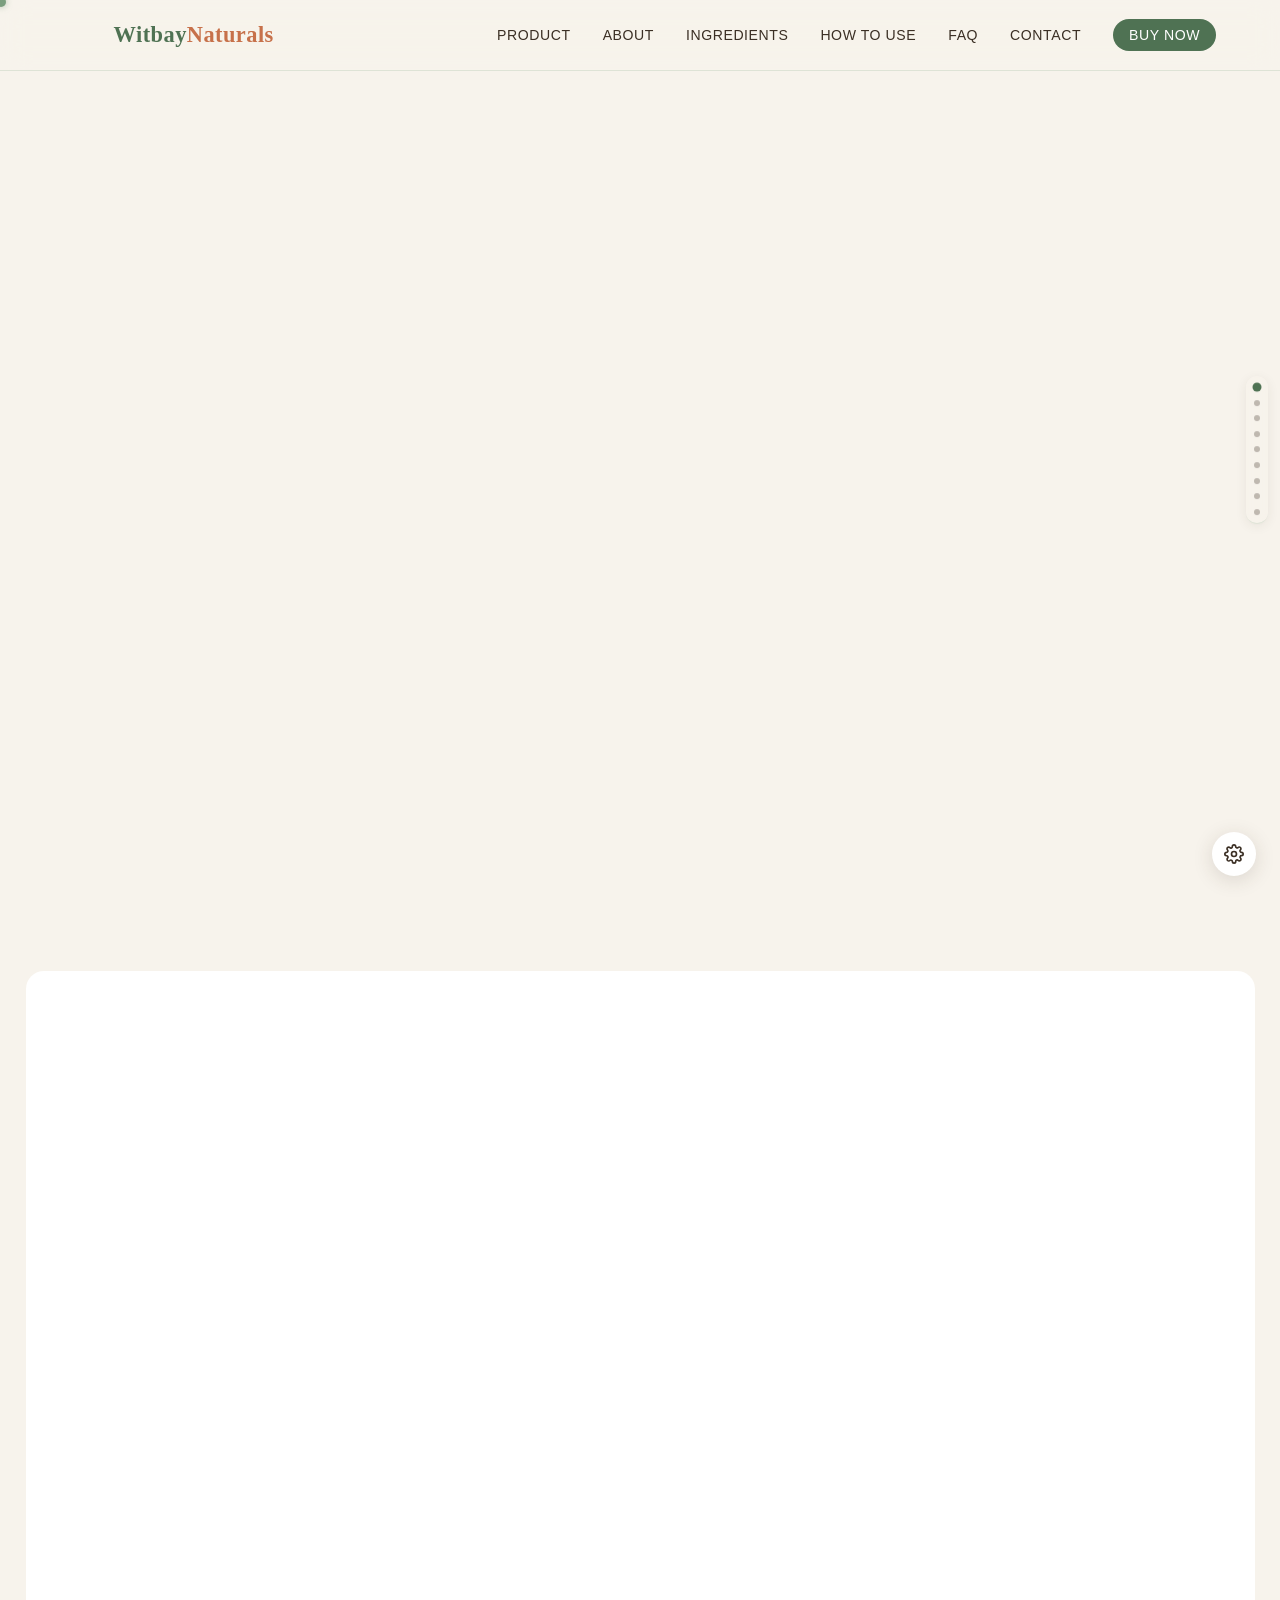
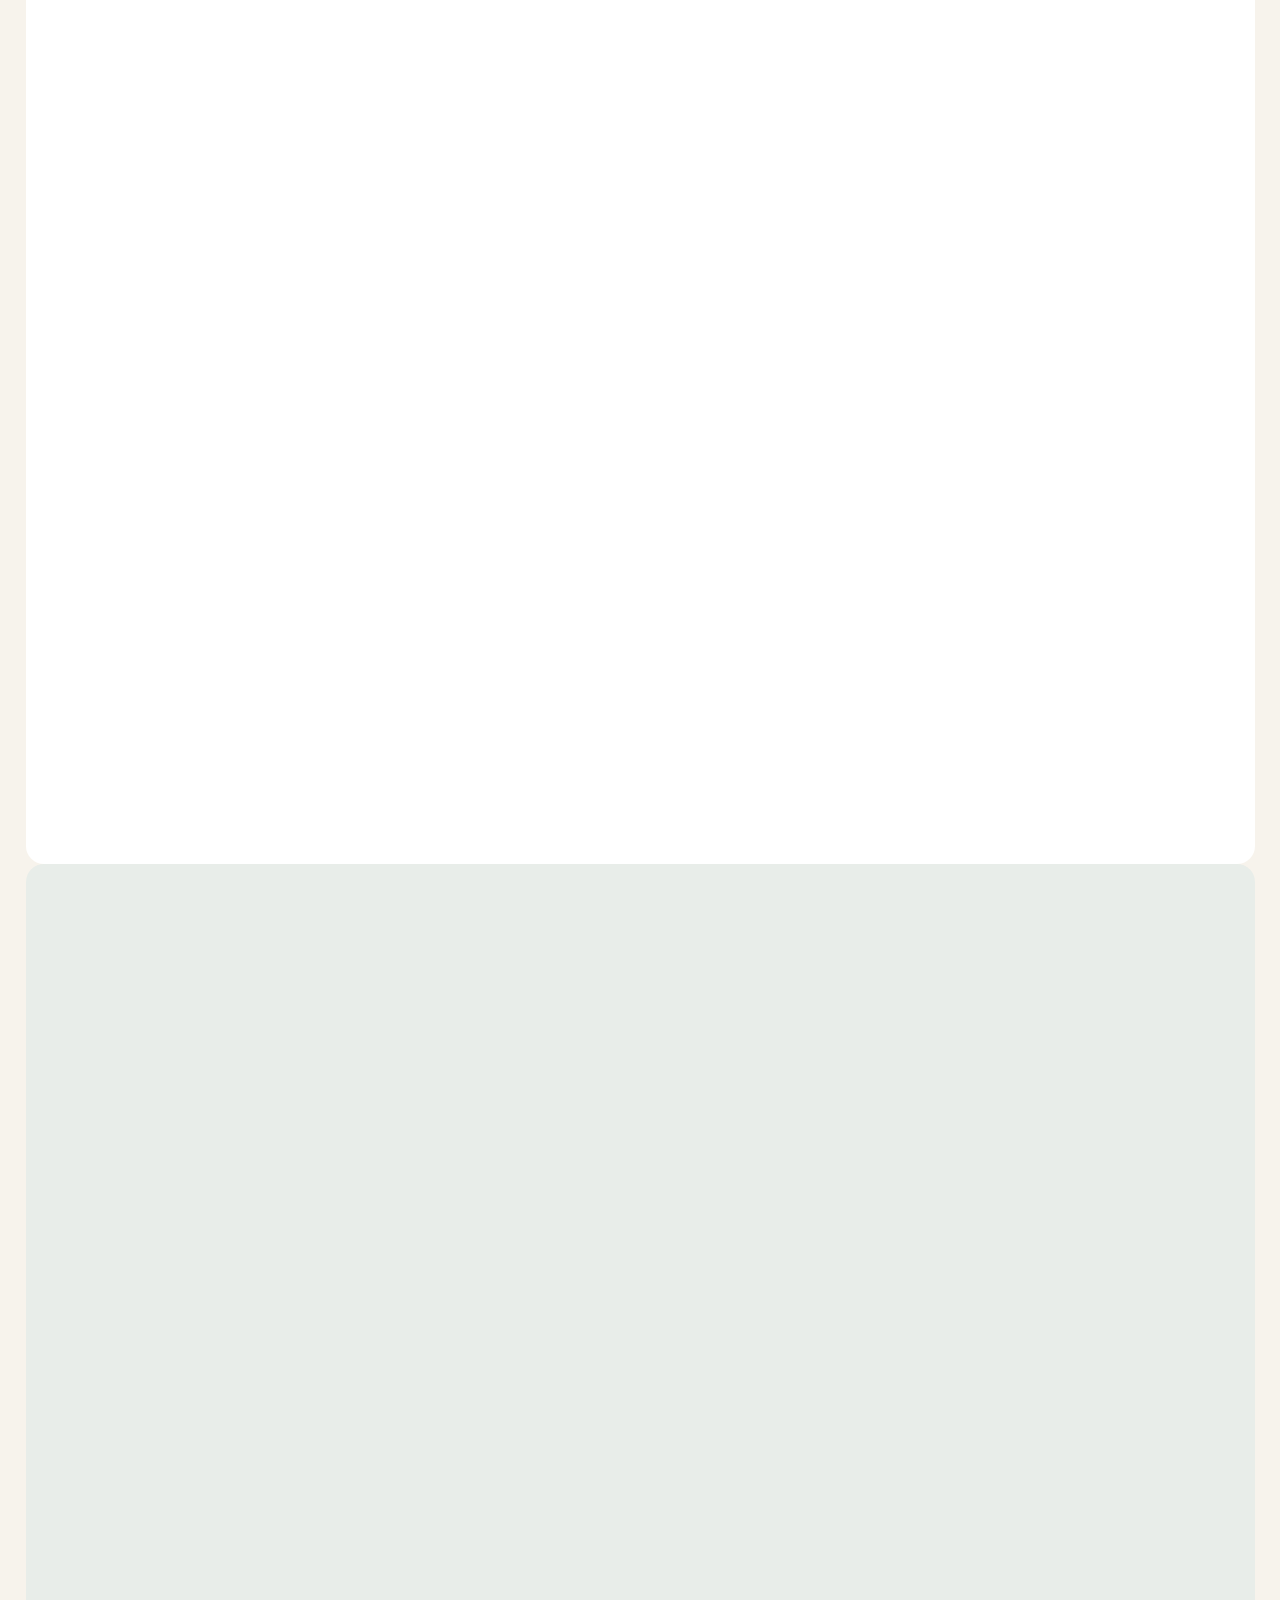
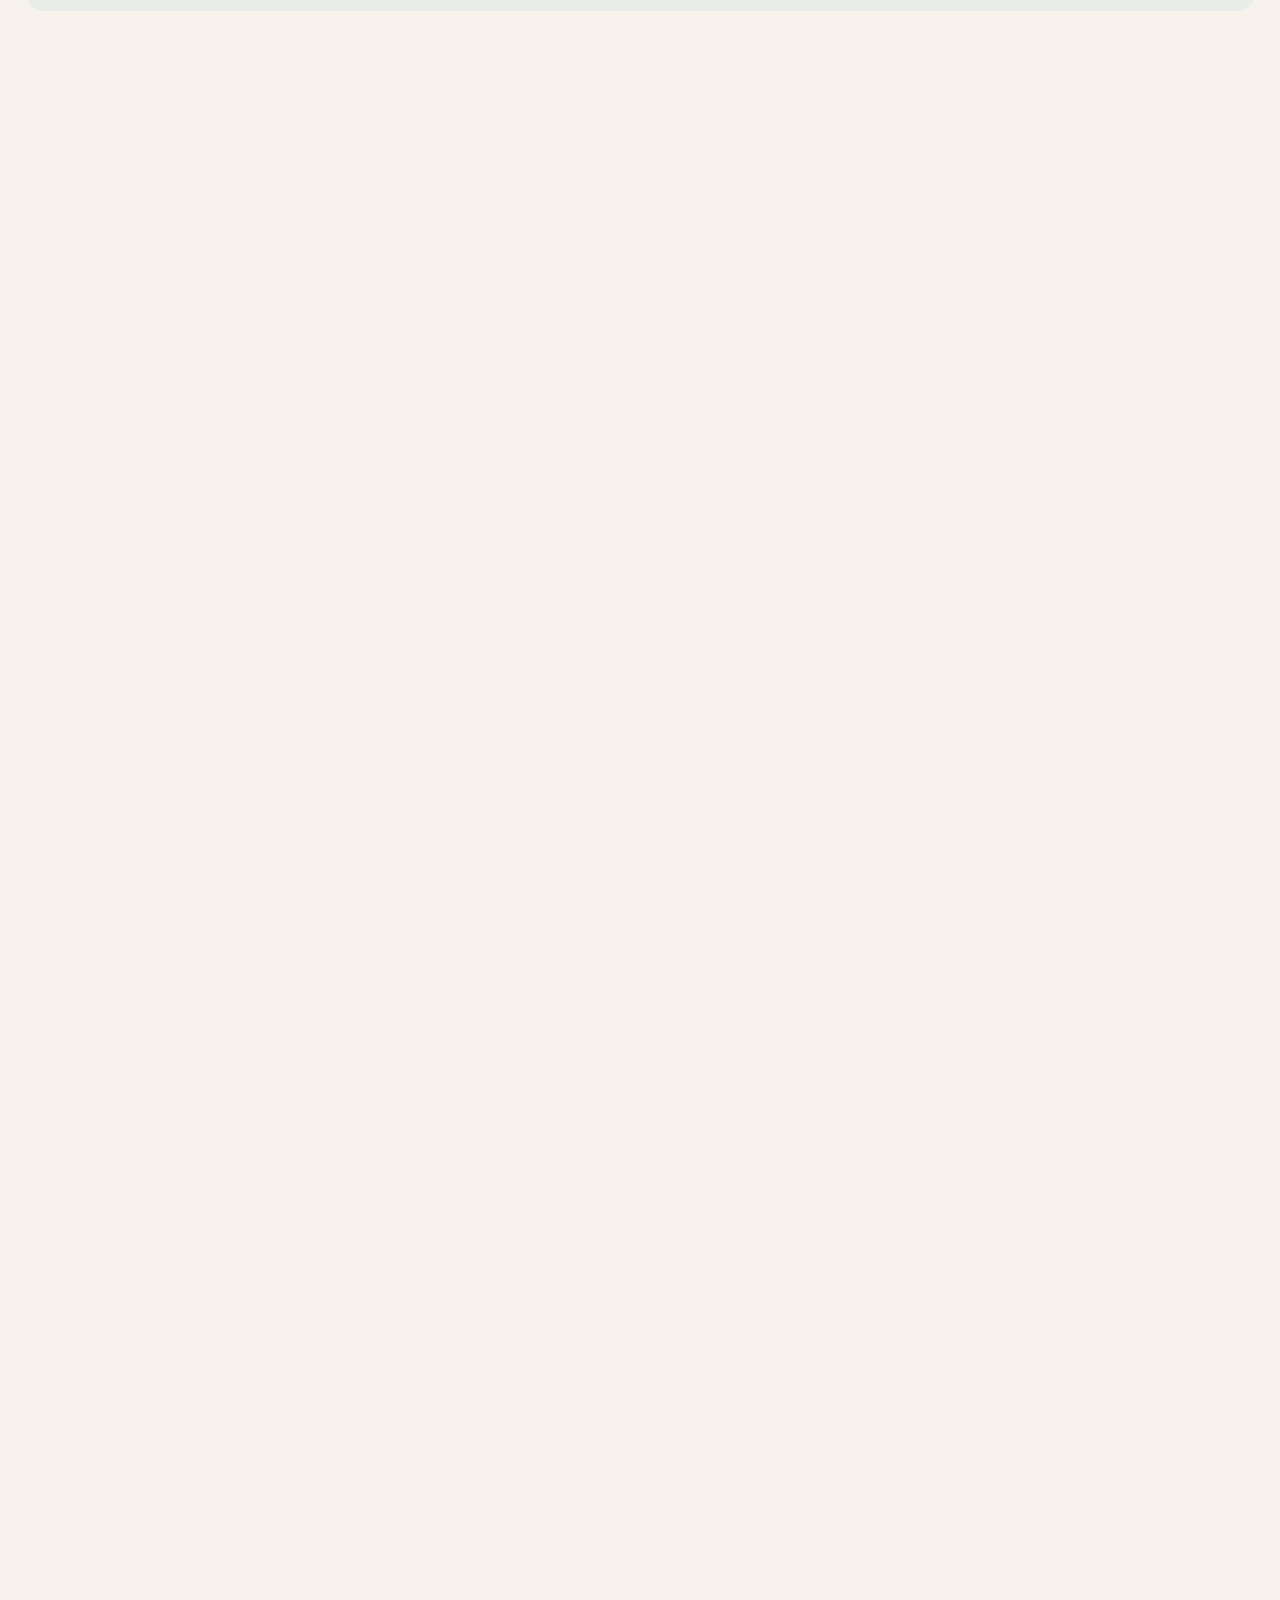
==== commit 50a3dc27: "update" ====
--- a/index.html
+++ b/index.html
@@ -682,11 +682,11 @@
            <p>Plant-based essential oils provide natural antimicrobial and antifungal properties while adding a fresh, clean scent.</p>
           </div>
 
-         <div class="ingredient-card">
+         <!-- <div class="ingredient-card">
            <span class="ingredient-icon">💧</span>
            <h4>Purified Water</h4>
            <p>Filtered pure water used as a safe, neutral carrier for all active ingredients.</p>
-         </div>
+         </div> -->
 
          <div class="ingredient-card">
            <span class="ingredient-icon">✨</span>
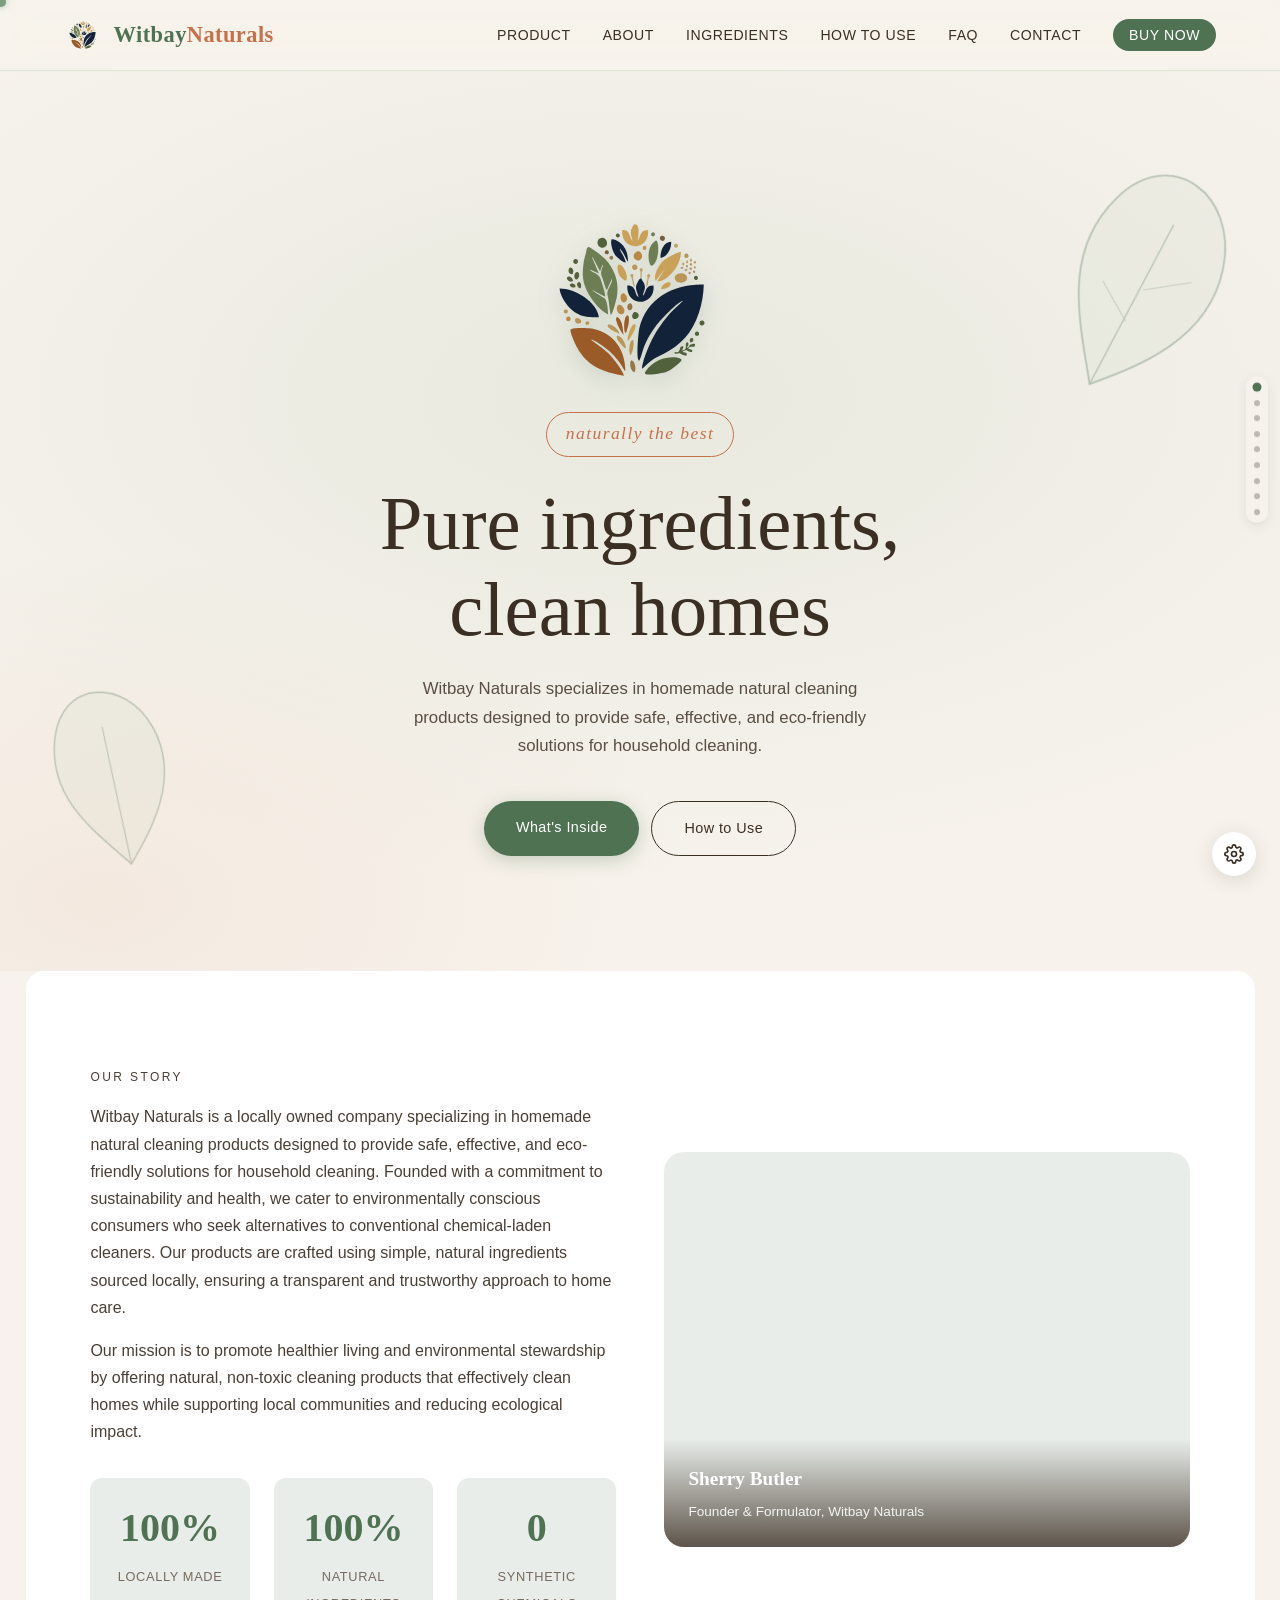
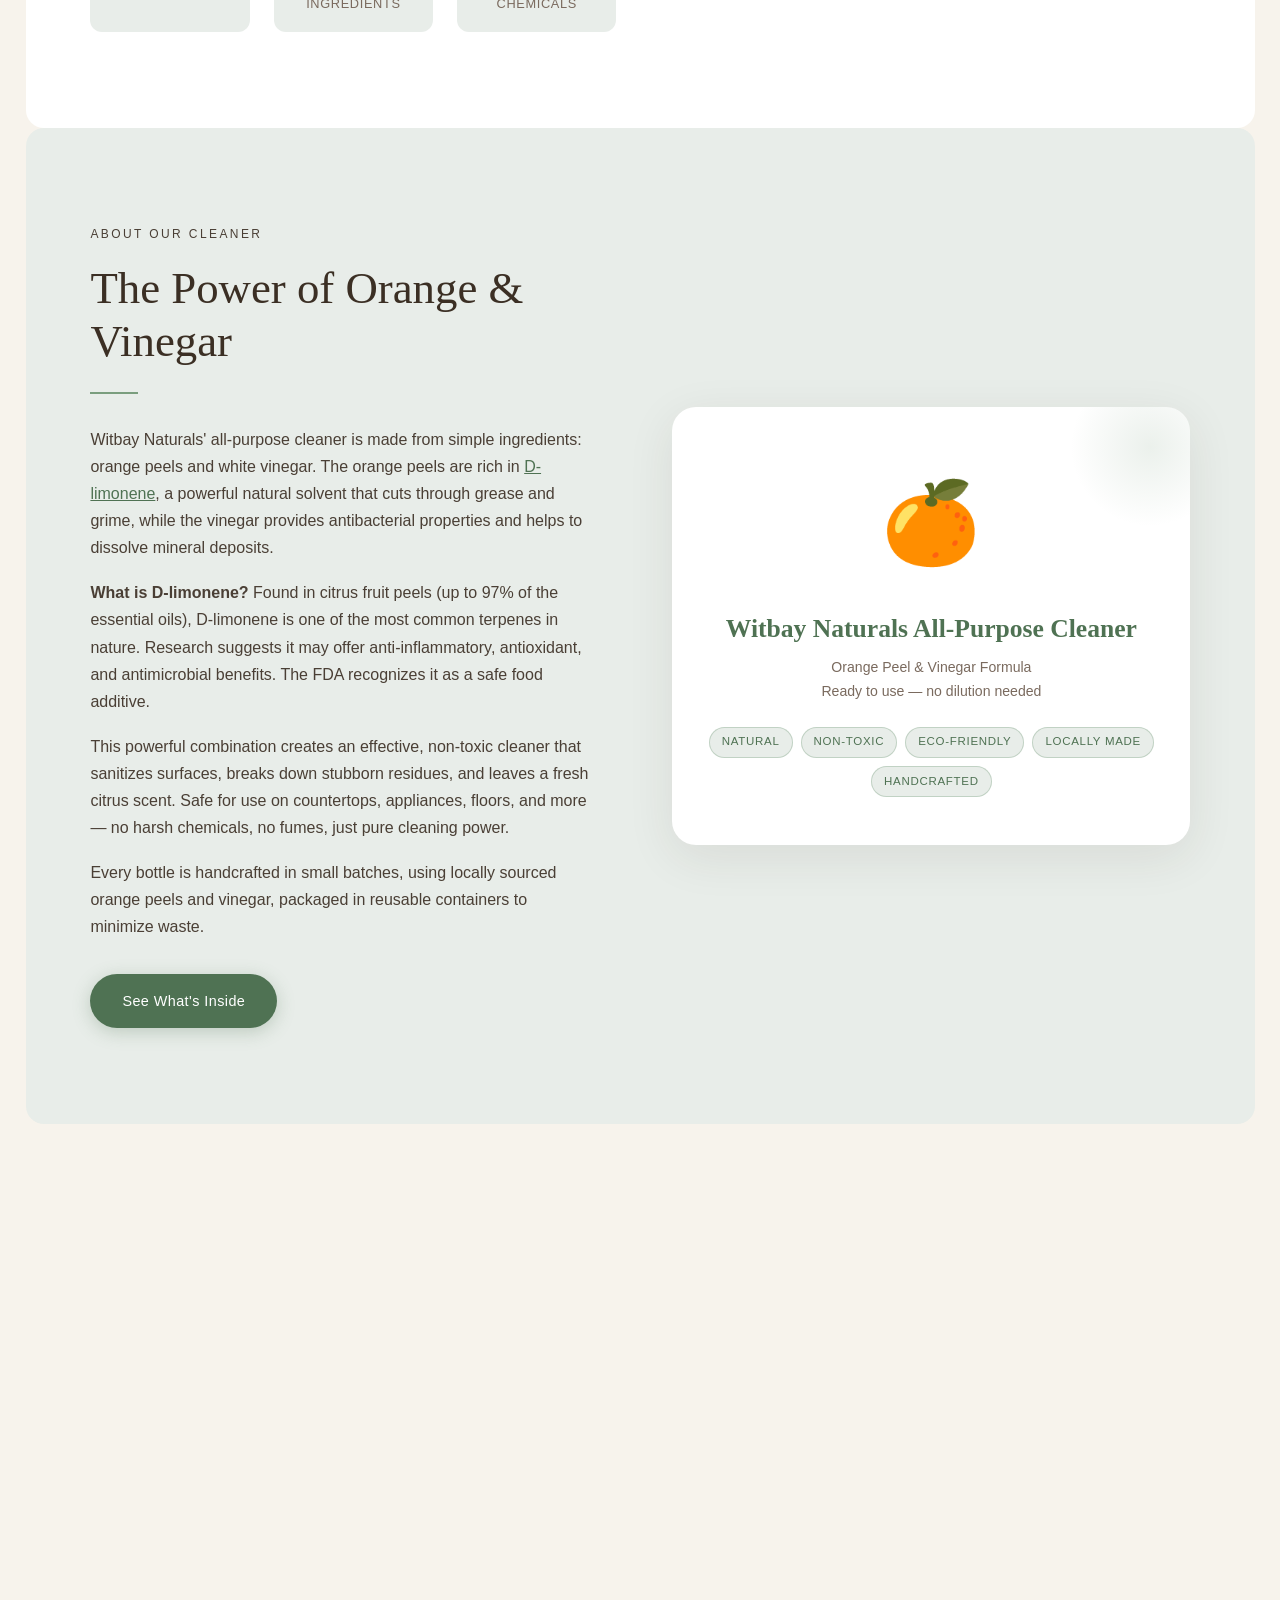
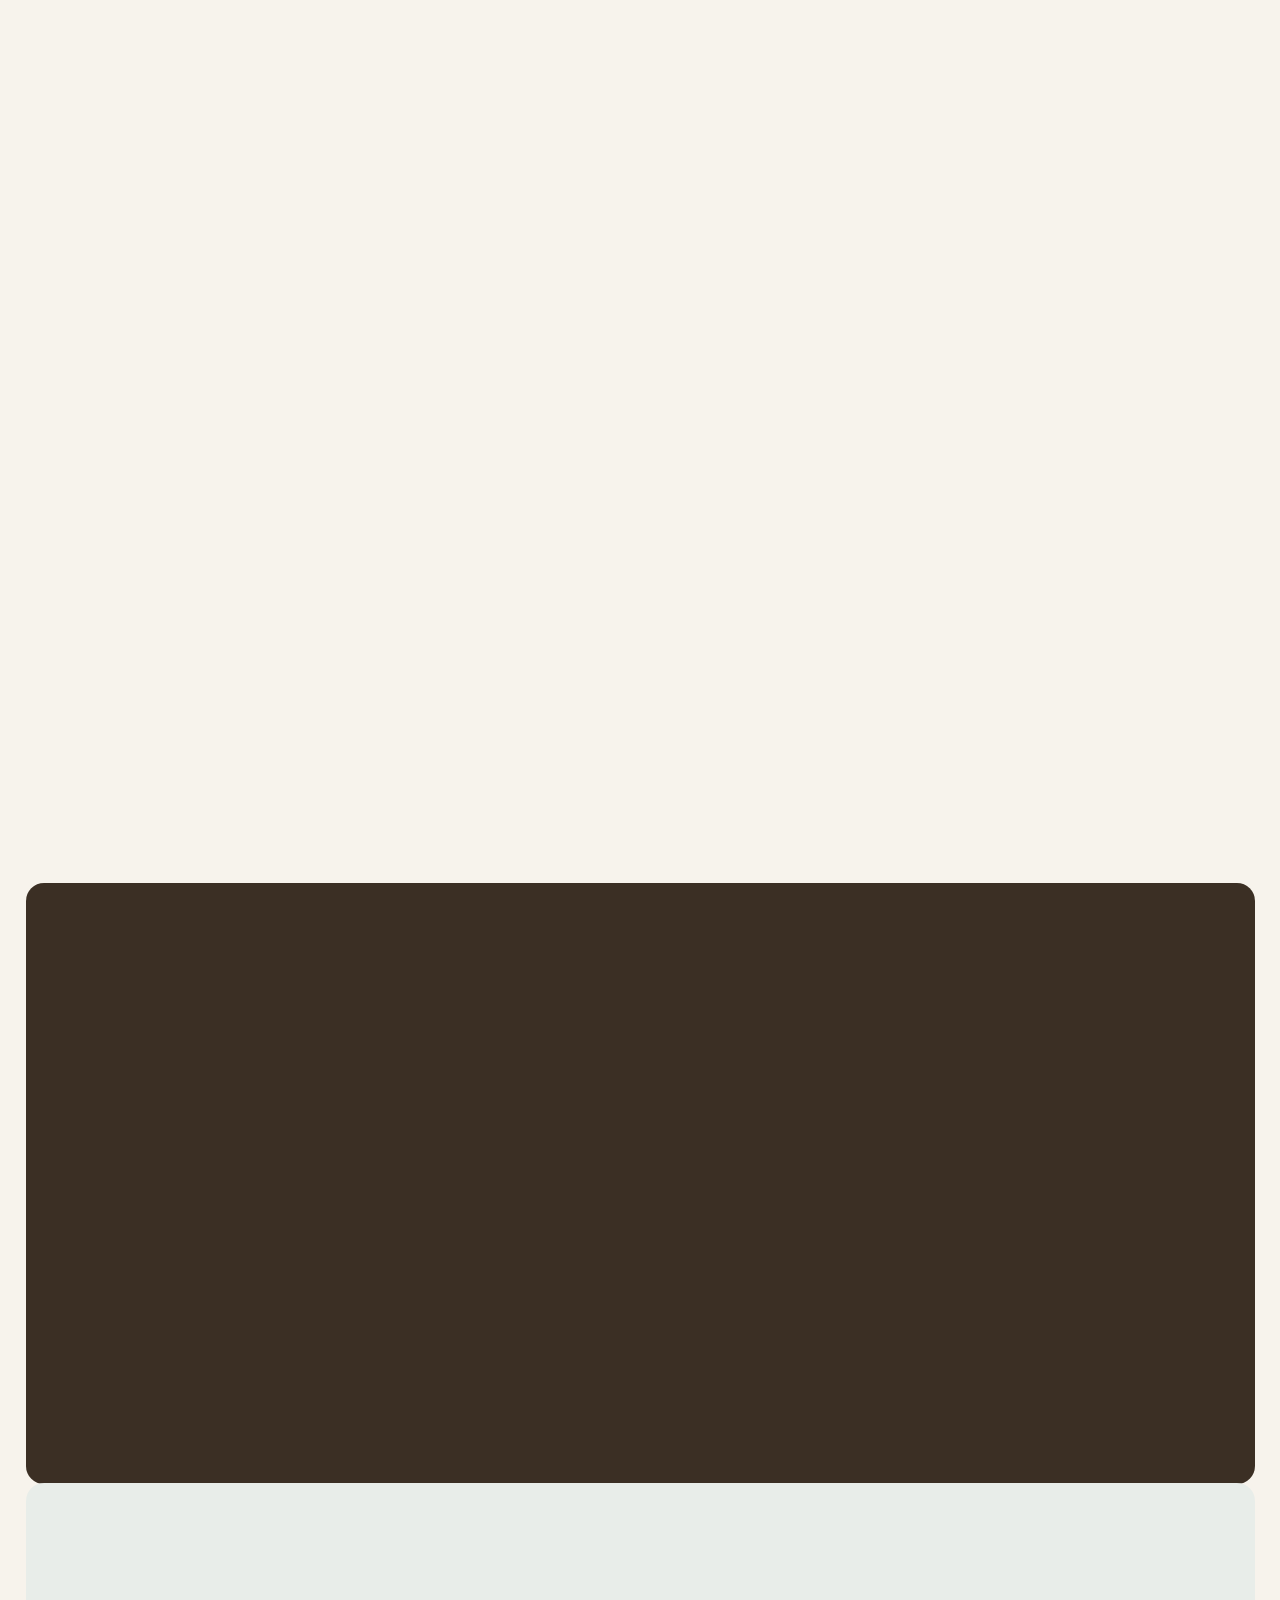
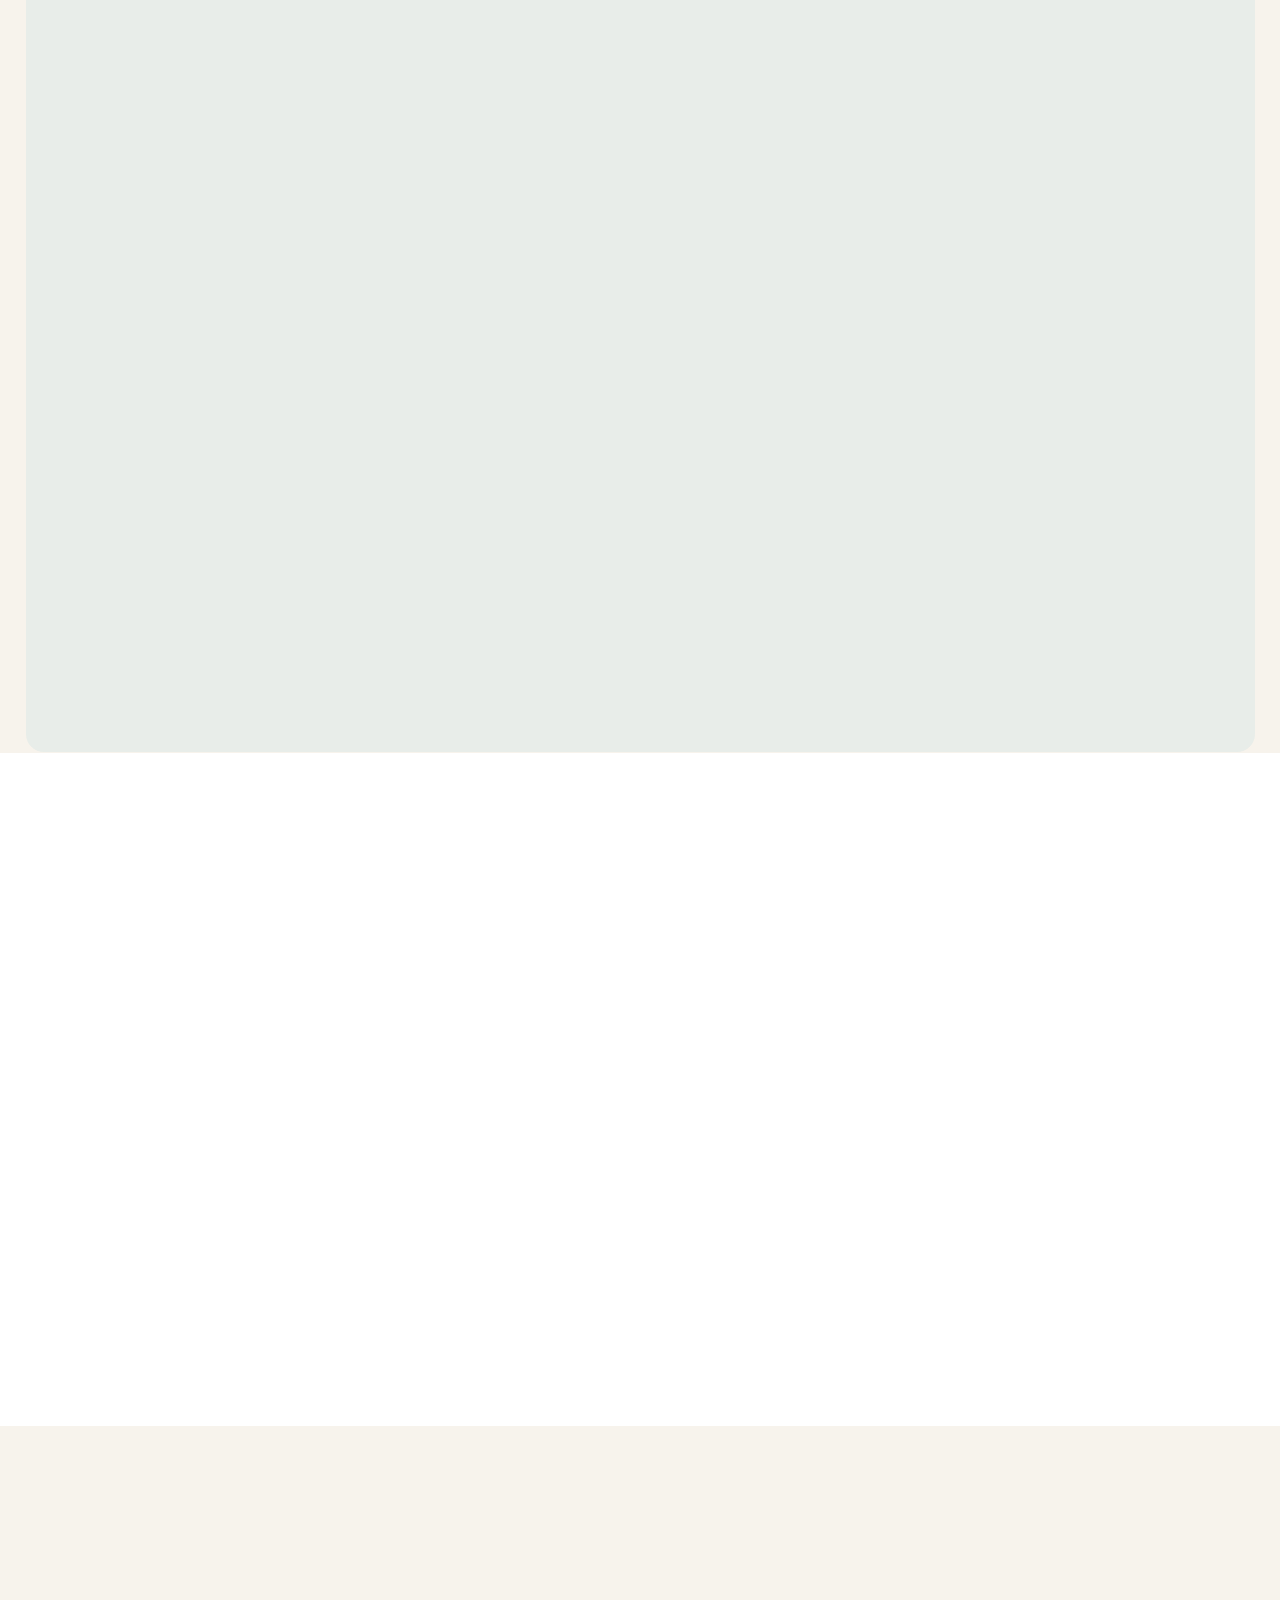
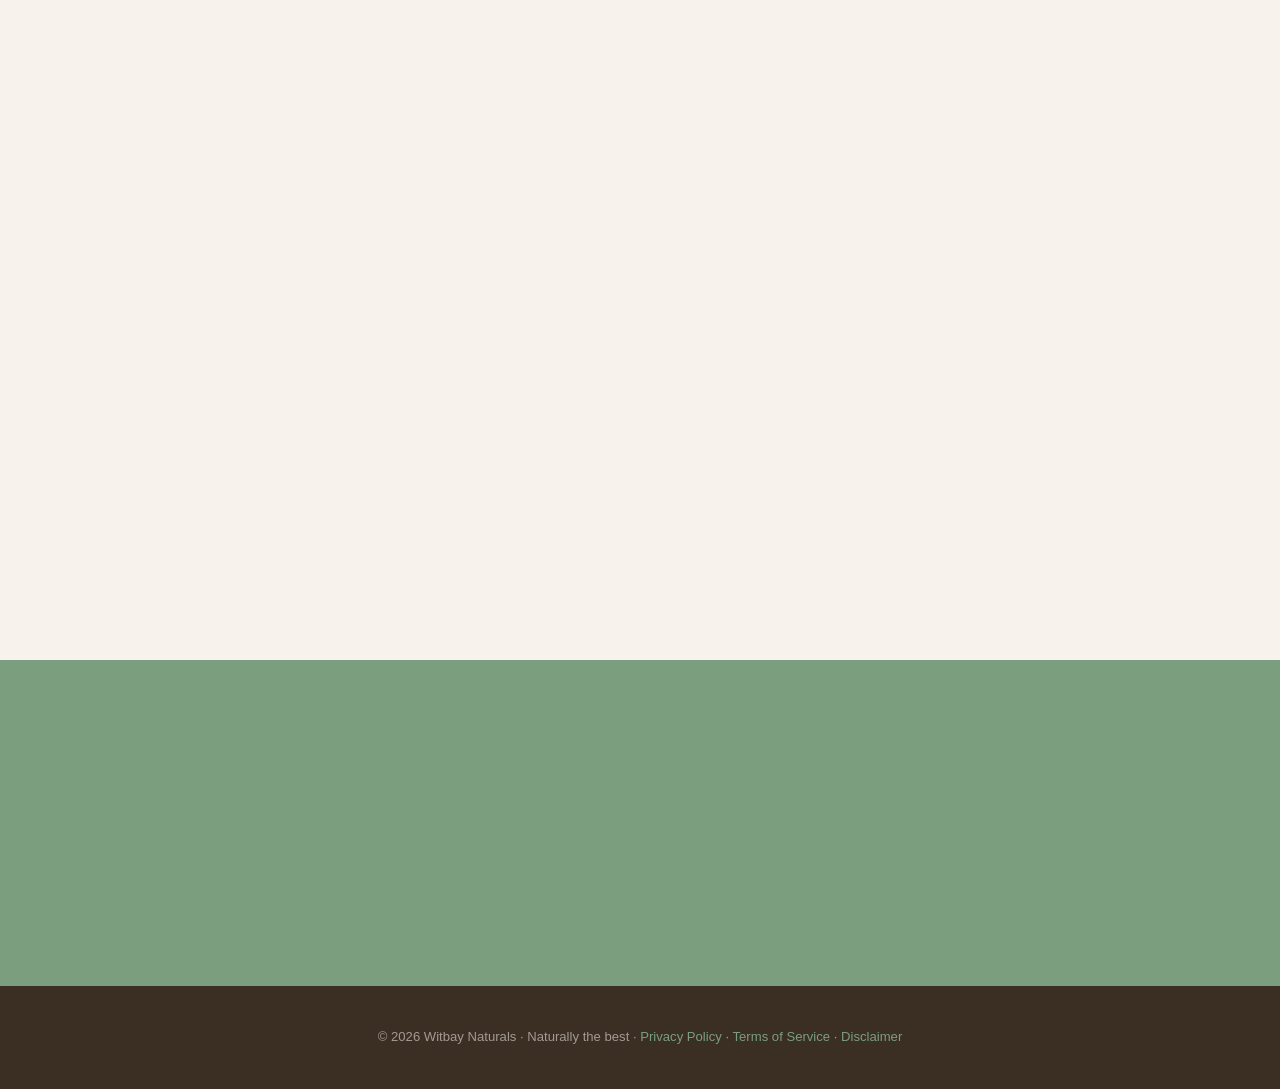
==== commit e1890a4b: "update logo" ====
--- a/index.html
+++ b/index.html
@@ -138,7 +138,7 @@
 .mobile-menu-close { position: absolute; top: 1.2rem; right: 5%; background: none; border: none; font-size: 2rem; cursor: pointer; padding: 0.5rem; line-height: 1; }
 #hero { min-height: 100svh; min-height: 100dvh; display: grid; place-items: center; text-align: center; padding: max(5rem, env(safe-area-inset-top)) 5% max(3rem, env(safe-area-inset-bottom)); position: relative; overflow: hidden; }
 #hero::before { content: ''; position: absolute; inset: -20%; background-image: radial-gradient(ellipse 80% 60% at 50% 40%, rgba(122,158,126,0.12) 0%, transparent 65%), radial-gradient(ellipse 60% 50% at 20% 80%, rgba(199,113,74,0.08) 0%, transparent 55%); pointer-events: none; }
-.hero-eyebrow { display: inline-block; font-size: 0.78rem; font-weight: 500; letter-spacing: 0.18em; text-transform: uppercase; color: var(--terracotta); border: 1px solid var(--terracotta); padding: 0.35rem 1rem; border-radius: 100px; margin-bottom: 1.5rem; animation: fadeUp 0.8s ease both; }
+.hero-eyebrow { display: inline-block; font-family: var(--font-serif); font-size: 1.1rem; font-weight: 400; font-style: italic; letter-spacing: 0.08em; color: var(--terracotta); border: 1px solid var(--terracotta); padding: 0.4rem 1.2rem; border-radius: 100px; margin-bottom: 1.5rem; animation: fadeUp 0.8s ease both; }
 .section-subtitle { font-size: 1rem; font-weight: 500; color: var(--sage-dark); margin-bottom: 1.5rem; display: block; }
 .hero-title-text { white-space: nowrap; }
 .hero-title { font-family: var(--font-serif); font-size: var(--fs-hero); font-weight: 300; line-height: 1.12; color: var(--bark); max-width: 780px; margin: 0 auto 1.4rem; animation: fadeUp 0.8s 0.15s ease both; }
@@ -214,7 +214,7 @@
 footer a { color: var(--sage); text-decoration: none; }
 @keyframes fadeUp { from { opacity: 0; transform: translateY(22px); } to { opacity: 1; transform: translateY(0); } }
 @media (max-width: 768px) { .nav-toggle { display: block; } .nav-links { display: none; } .mobile-menu { display: flex; } .about-inner { grid-template-columns: 1fr; gap: 2.5rem; } .safety-inner { grid-template-columns: 1fr; text-align: center; } .form-row { grid-template-columns: 1fr; } #about, #how-to-use { margin: 0; border-radius: 0; } section { padding: 4rem 5%; } .leaf-deco { display: none; } .hero-title { font-size: clamp(2rem, 8vw, 3.5rem); } .ingredients-header { flex-direction: column; align-items: flex-start; } .contact-details { flex-direction: column; align-items: center; gap: 1rem; } .btn-group { gap: 0.5rem; } .btn { width: 100%; max-width: 280px; text-align: center; } }
-@media (max-width: 480px) { .hero-eyebrow { font-size: 0.7rem; padding: 0.3rem 0.8rem; } .ingredient-card, .step-card { padding: 1.2rem 1rem; } }
+@media (max-width: 480px) { .hero-eyebrow { font-size: 0.9rem; padding: 0.35rem 1rem; } .ingredient-card, .step-card { padding: 1.2rem 1rem; } }
 @media (hover: none) and (pointer: coarse) { .btn:hover { transform: none; } .ingredient-card:hover { transform: none; box-shadow: none; } .step-card:hover { background: rgba(247, 243, 236, 0.07); } }
 @media (min-width: 769px) { .mobile-menu { display: none !important; } .mobile-menu-close { display: none; } }
 .scroll-progress { position: fixed; top: 0; left: 0; height: 3px; background: linear-gradient(90deg, var(--sage-dark), var(--sage)); z-index: 101; width: 0%; transition: width 0.08s linear; }
@@ -312,15 +312,15 @@
   
   <title>Witbay Naturals · naturally the best</title>
   
-  <link rel="icon" type="image/svg+xml" href="images/logo.jpg" />
-  <link rel="apple-touch-icon" href="images/logo.jpg" />
+  <link rel="icon" type="image/svg+xml" href="images/logo.svg" />
+  <link rel="apple-touch-icon" href="images/logo.svg" />
 
   </head>
 <body>
 
   <nav>
     <a href="#" class="nav-logo" aria-label="Witbay Naturals Home">
-      <img class="nav-logo-icon" src="images/logo.jpg" alt="" />
+      <img class="nav-logo-icon" src="images/logo.svg" alt="" />
       <span class="nav-logo-text">Witbay<span>Naturals</span></span>
     </a>
      <ul class="nav-links">
@@ -563,7 +563,7 @@
 
     <div>
       <div class="hero-logo">
-        <img src="images/logo.jpg" alt="Witbay Naturals botanical logo" />
+        <img src="images/logo.svg" alt="Witbay Naturals botanical logo" />
        </div>
          <span class="hero-eyebrow">naturally the best</span>
         <h1 class="hero-title">Pure ingredients,<br>clean homes</h1>
@@ -620,7 +620,7 @@
           <p>Witbay Naturals' all-purpose cleaner is made from simple ingredients: orange peels and white vinegar. The orange peels are rich in <a href="https://www.healthline.com/nutrition/d-limonene" target="_blank" rel="noopener" style="color:var(--sage-dark);">D-limonene</a>, a powerful natural solvent that cuts through grease and grime, while the vinegar provides antibacterial properties and helps to dissolve mineral deposits.</p>
           <p><strong>What is D-limonene?</strong> Found in citrus fruit peels (up to 97% of the essential oils), D-limonene is one of the most common terpenes in nature. Research suggests it may offer anti-inflammatory, antioxidant, and antimicrobial benefits. The FDA recognizes it as a safe food additive.</p>
           <p>This powerful combination creates an effective, non-toxic cleaner that sanitizes surfaces, breaks down stubborn residues, and leaves a fresh citrus scent. Safe for use on countertops, appliances, floors, and more — no harsh chemicals, no fumes, just pure cleaning power.</p>
-          <p>Every bottle is handcrafted in small batches, using locally sourced orange peels and vinegar, packaged in reusable glass containers to minimize waste.</p>
+          <p>Every bottle is handcrafted in small batches, using locally sourced orange peels and vinegar, packaged in reusable containers to minimize waste.</p>
           <a href="#ingredients" class="btn btn-primary" style="margin-top:1rem;">See What's Inside</a>
         </div>
 
@@ -804,14 +804,14 @@
         <div class="faq-item">
           <button class="faq-question">Can I use Witbay Naturals on natural stone surfaces like marble or granite?</button>
           <div class="faq-answer">
-            <div class="faq-answer-inner">Yes! Unlike harsh chemical cleaners, our formula is pH-balanced and safe for natural stone. It's also excellent for stainless steel, chrome, glass, ceramic, tile, laminate, and most sealed surfaces.</div>
+            <div class="faq-answer-inner">This product is best suited for stainless steel, chrome, glass, ceramic, tile, laminate, and most sealed surfaces.</div>
           </div>
         </div>
 
         <div class="faq-item">
-          <button class="faq-question">How long does a 200ml bottle last?</button>
+          <button class="faq-question">How long does a 100ml bottle last?</button>
           <div class="faq-answer">
-            <div class="faq-answer-inner">Each 200ml bottle is ready to use - no dilution needed. For average household use, one bottle typically lasts 1-2 months depending on frequency of use.</div>
+            <div class="faq-answer-inner">Each bottle is ready to use - no dilution needed. For average household use, one bottle typically lasts 1-2 month depending on frequency of use.</div>
           </div>
         </div>
 
@@ -917,7 +917,7 @@
         <!-- </div> -->
         <div class="contact-item">
           <span class="ci-icon">📍</span>
-          <span>Newfoundland, Witless Bay</span>
+          <span>Witless Bay, Newfoundland</span>
         </div>
       </div>
 
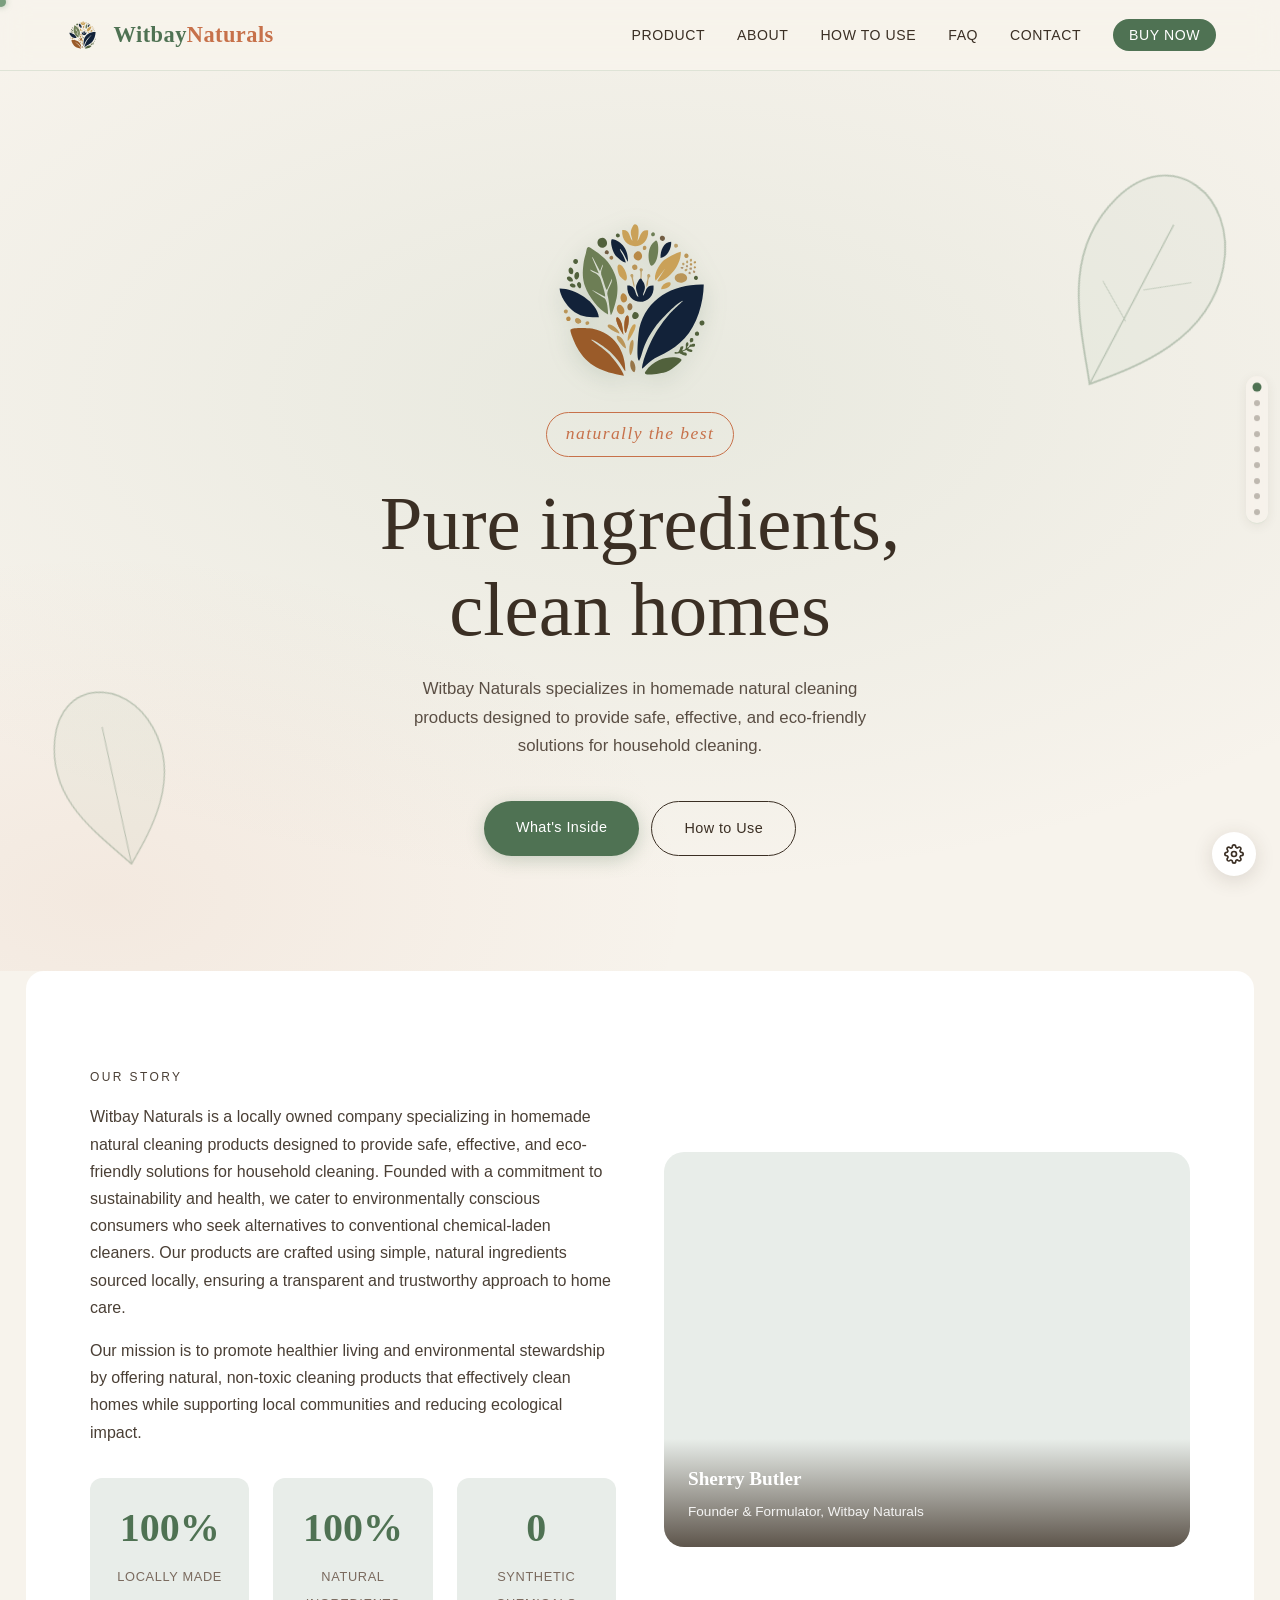
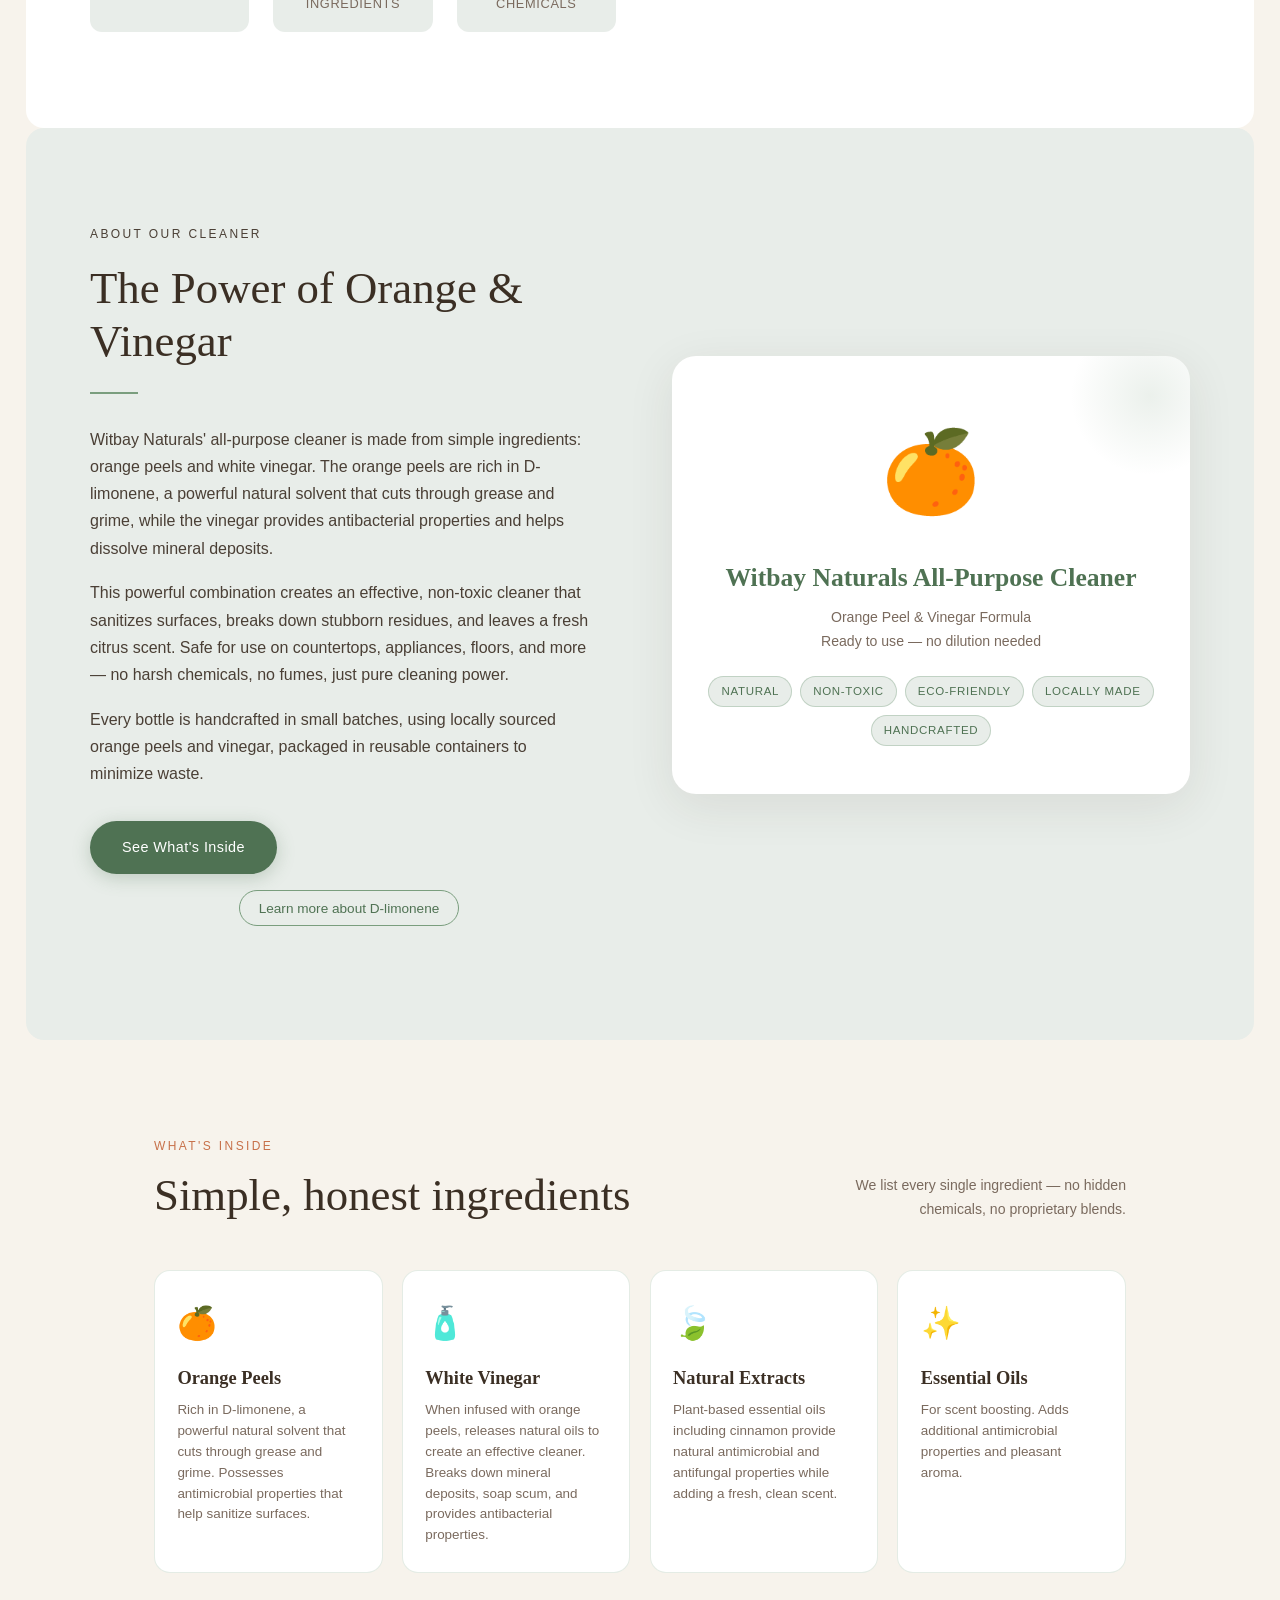
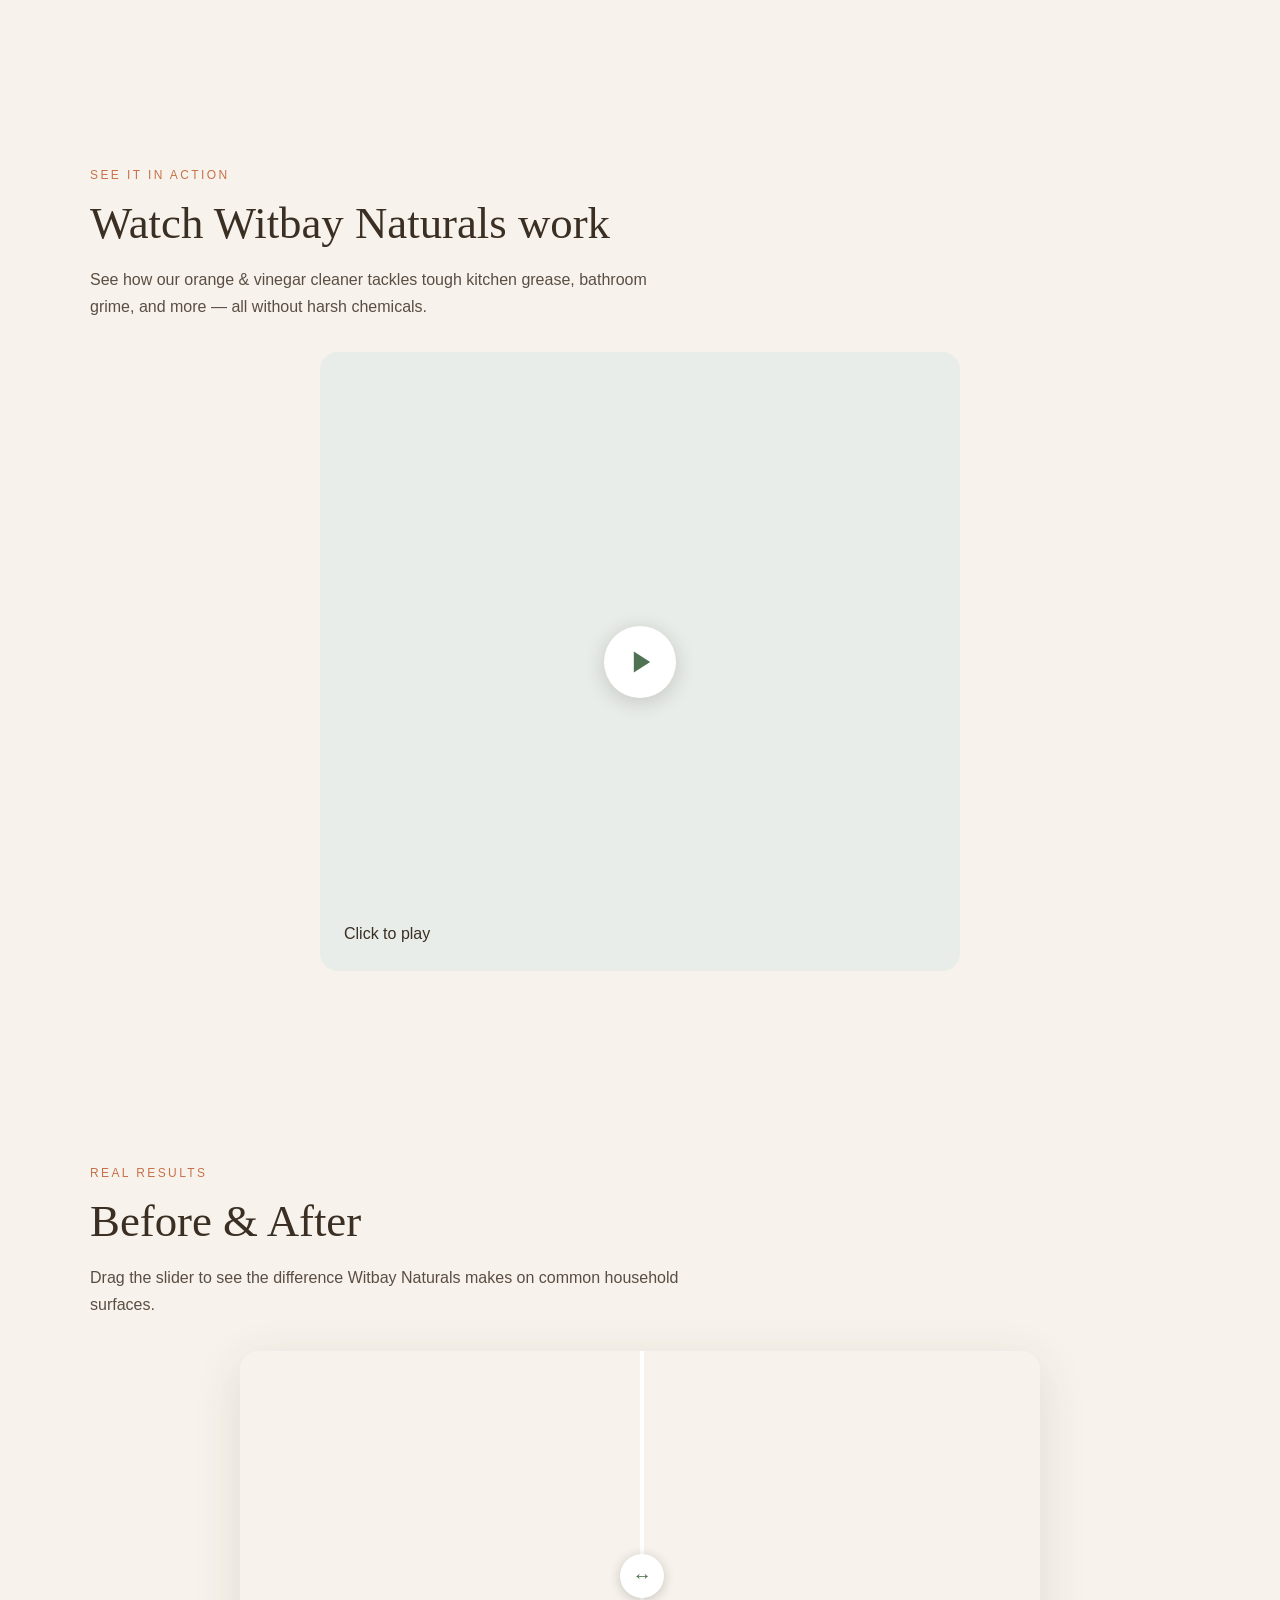
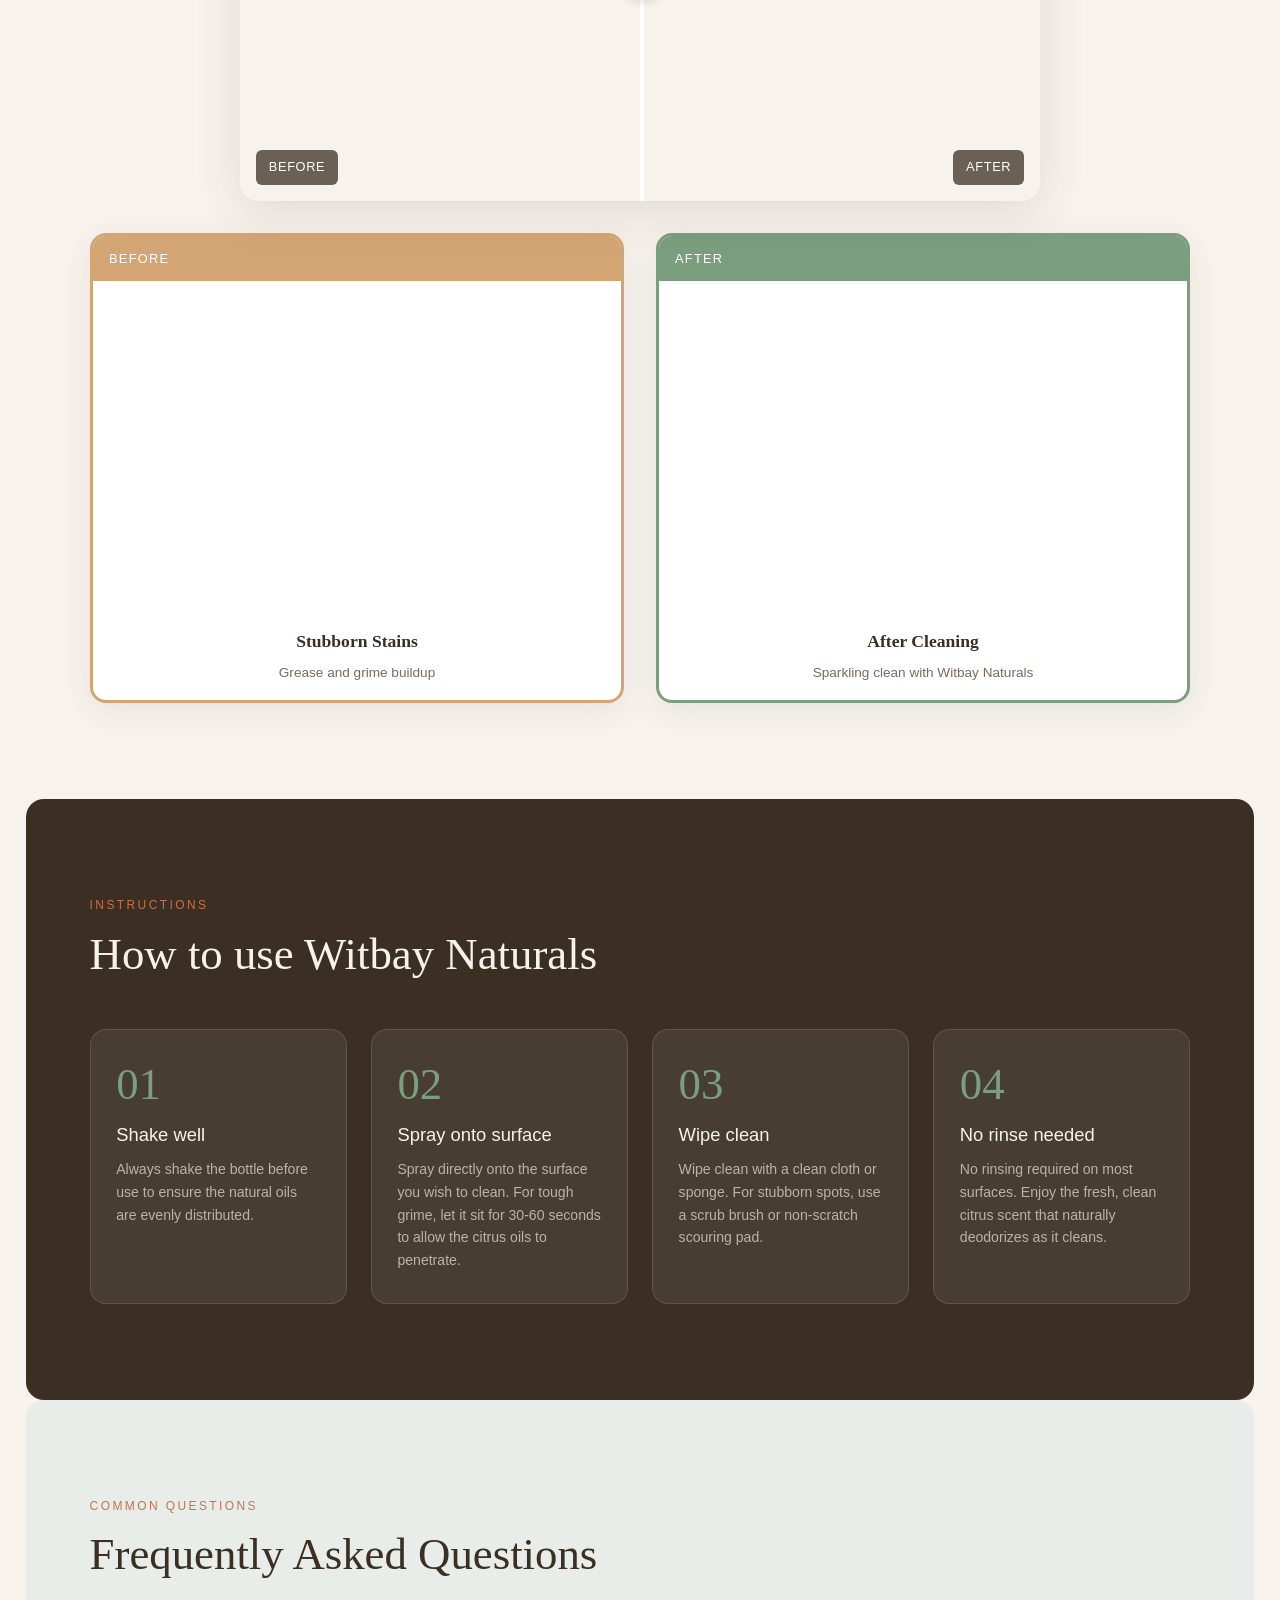
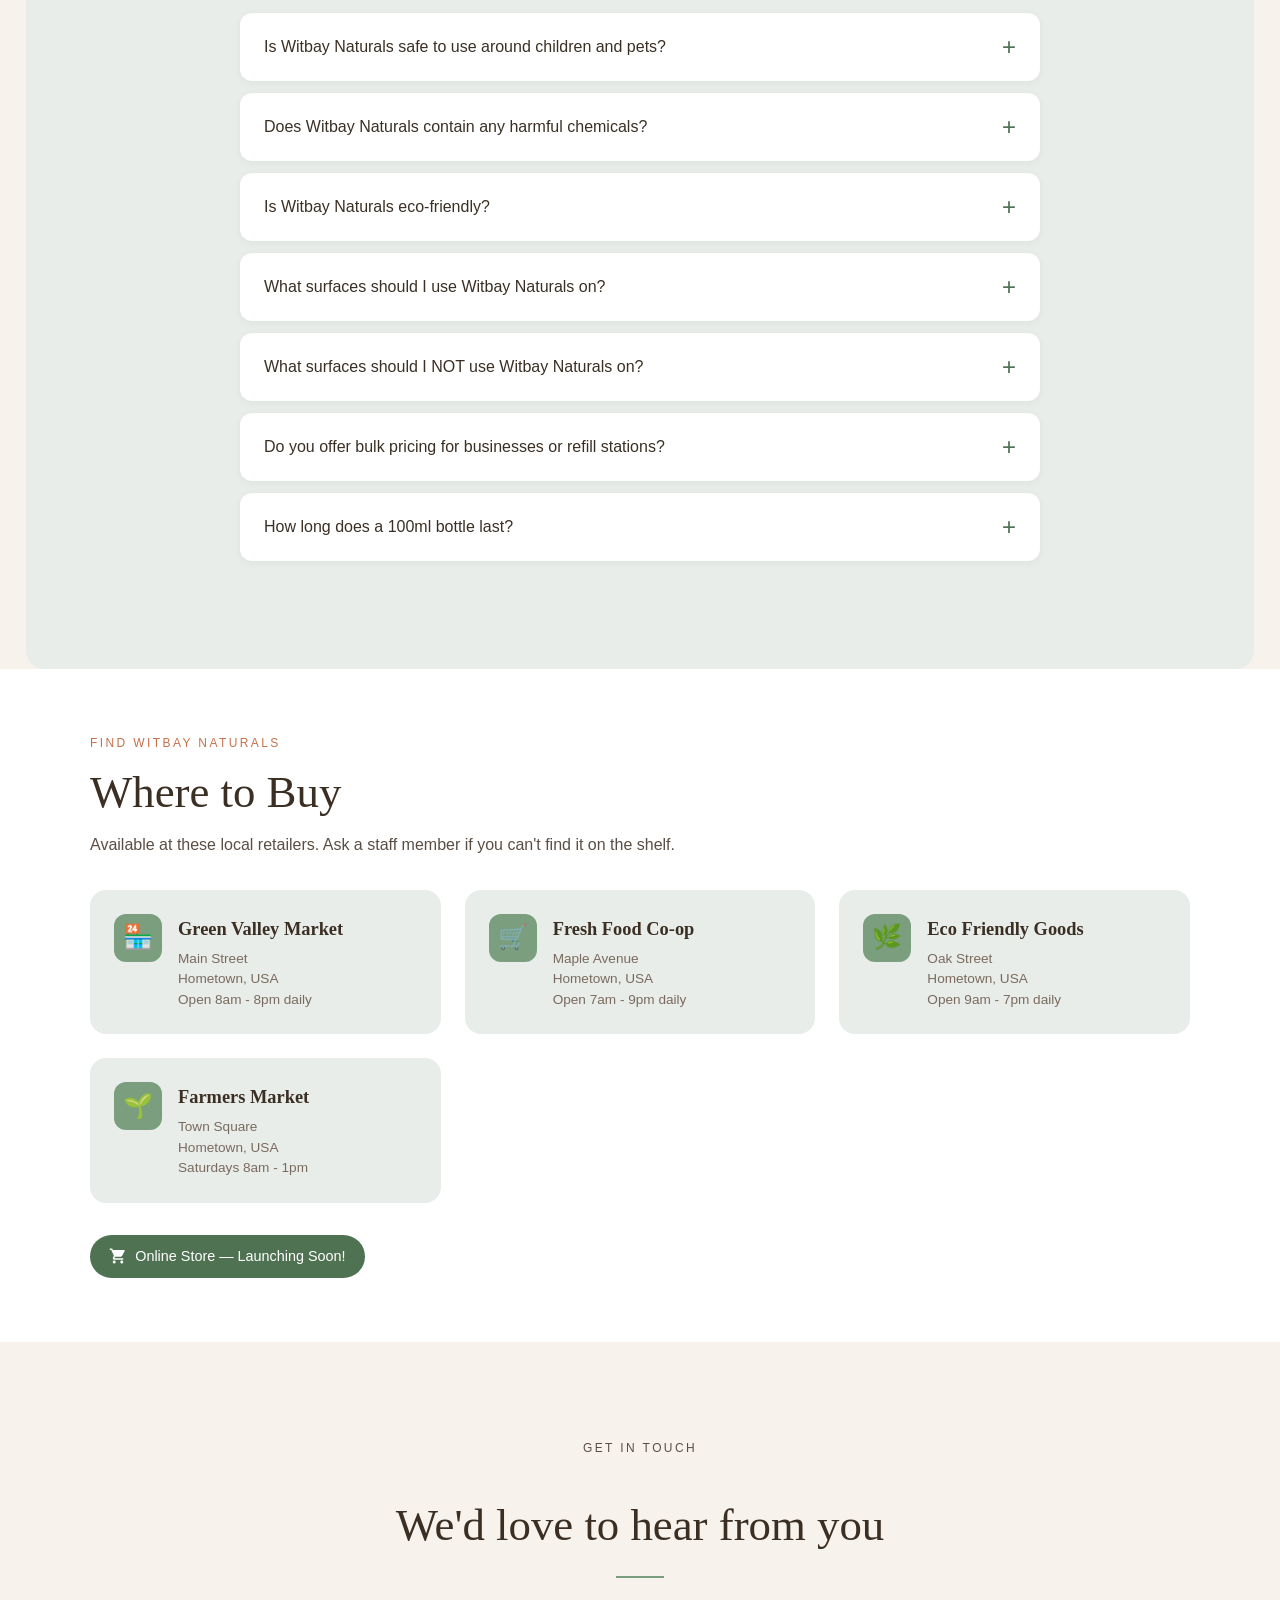
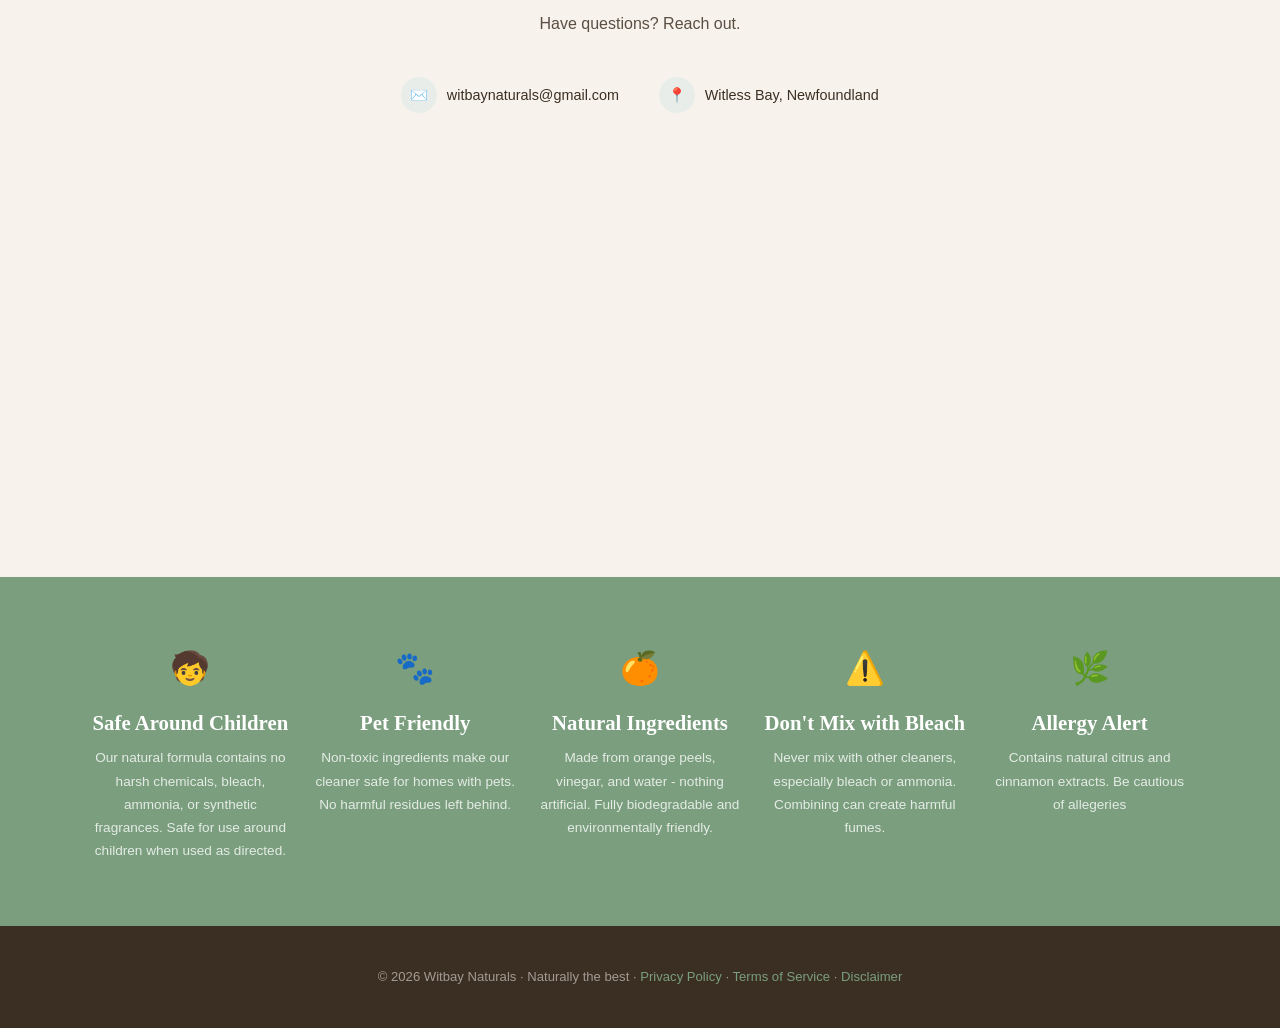
==== commit 75e1633c: "update" ====
--- a/index.html
+++ b/index.html
@@ -157,7 +157,7 @@
 .hero-logo img { width: 100%; height: auto; object-fit: contain; filter: drop-shadow(0 4px 12px rgba(79,114,83,0.2)); }
 @media (max-width: 768px) { .hero-logo { width: 180px; } }
 @keyframes sway { 0%, 100% { transform: rotate(25deg) translate3d(0, 0, 0); } 50% { transform: rotate(25deg) translate3d(0, -10px, 0); } }
-section { padding: 6rem 5%; content-visibility: auto; contain-intrinsic-size: auto 600px; }
+section { padding: 6rem 5%; }
 section:last-of-type { contain-intrinsic-size: auto 400px; }
 .section-label { font-size: 0.75rem; font-weight: 500; letter-spacing: 0.2em; text-transform: uppercase; color: var(--terracotta); margin-bottom: 0.75rem; }
 .section-title { font-family: var(--font-serif); font-size: var(--fs-h2); font-weight: 400; line-height: 1.18; color: var(--bark); max-width: 560px; }
@@ -172,6 +172,18 @@
 .product-card p { font-size: 0.88rem; color: #7a6a5e; }
 .badge-row { display: flex; gap: 0.5rem; justify-content: center; margin-top: 1.4rem; flex-wrap: wrap; }
 .badge { font-size: 0.72rem; font-weight: 500; letter-spacing: 0.06em; text-transform: uppercase; padding: 0.3rem 0.75rem; border-radius: 100px; background: var(--mist); color: var(--sage-dark); border: 1px solid rgba(122,158,126,0.35); }
+.technical-info { max-width: 700px; margin: 3rem auto 0; padding: 1.5rem; background: rgba(255,255,255,0.6); border-radius: 12px; border: 1px solid rgba(122,158,126,0.2); }
+.technical-info h3 { font-family: var(--font-serif); font-size: 1.2rem; color: var(--sage-dark); margin-bottom: 1rem; }
+.technical-info p { font-size: 0.9rem; color: #5a4e44; margin-bottom: 0.75rem; line-height: 1.6; }
+.technical-info ol { margin: 0.5rem 0 0 1.5rem; font-size: 0.85rem; color: #7a6a5e; }
+.technical-info li { margin-bottom: 0.4rem; }
+.molecule-display { text-align: center; margin: 1.5rem 0; padding: 1rem; background: var(--white); border-radius: 12px; }
+.molecule-display img { max-width: 200px; height: auto; margin: 0 auto; display: block; }
+.molecule-caption { font-size: 0.8rem; color: #7a6a5e; margin-top: 0.75rem; font-style: italic; }
+.technical-toggle { display: block; margin: 1rem auto 0; padding: 0.6rem 1.2rem; background: transparent; border: 1px solid var(--sage); color: var(--sage-dark); border-radius: 100px; font-size: 0.85rem; cursor: pointer; transition: all var(--transition); }
+.technical-toggle:hover { background: var(--sage); color: var(--white); }
+.technical-info { max-width: 700px; margin: 1rem auto 0; padding: 0; background: rgba(255,255,255,0.6); border-radius: 12px; border: 1px solid rgba(122,158,126,0.2); max-height: 0; overflow: hidden; opacity: 0; transition: all 0.4s ease; }
+.technical-info.open { max-height: 1200px; padding: 1.5rem; opacity: 1; }
 #ingredients { max-width: 1100px; margin: 0 auto; }
 .ingredients-header { display: flex; justify-content: space-between; align-items: flex-end; margin-bottom: 3rem; flex-wrap: wrap; gap: 1rem; }
 .ingredients-grid { display: grid; grid-template-columns: repeat(auto-fill, minmax(220px, 1fr)); gap: 1.2rem; }
@@ -190,7 +202,7 @@
 .step-card h4 { font-size: var(--fs-h3); font-weight: 500; color: var(--cream); margin-bottom: 0.5rem; }
 .step-card p { font-size: 0.88rem; color: rgba(247,243,236,0.65); line-height: 1.6; }
 #safety { padding: 4rem 5%; background: var(--sage); }
-.safety-inner { max-width: 900px; margin: 0 auto; display: grid; grid-template-columns: repeat(3, 1fr); gap: 2rem; text-align: center; }
+.safety-inner { max-width: 1100px; margin: 0 auto; display: grid; grid-template-columns: repeat(5, 1fr); gap: 1.5rem; text-align: center; }
 .safety-item h4 { font-family: var(--font-serif); font-size: 1.3rem; color: var(--white); margin-bottom: 0.4rem; }
 .safety-item p { font-size: 0.85rem; color: rgba(255,255,255,0.8); }
 .safety-icon { font-size: 2rem; margin-bottom: 0.6rem; }
@@ -213,8 +225,8 @@
 footer { background: var(--bark); color: rgba(247,243,236,0.55); text-align: center; padding: 2.5rem 5%; font-size: 0.82rem; }
 footer a { color: var(--sage); text-decoration: none; }
 @keyframes fadeUp { from { opacity: 0; transform: translateY(22px); } to { opacity: 1; transform: translateY(0); } }
-@media (max-width: 768px) { .nav-toggle { display: block; } .nav-links { display: none; } .mobile-menu { display: flex; } .about-inner { grid-template-columns: 1fr; gap: 2.5rem; } .safety-inner { grid-template-columns: 1fr; text-align: center; } .form-row { grid-template-columns: 1fr; } #about, #how-to-use { margin: 0; border-radius: 0; } section { padding: 4rem 5%; } .leaf-deco { display: none; } .hero-title { font-size: clamp(2rem, 8vw, 3.5rem); } .ingredients-header { flex-direction: column; align-items: flex-start; } .contact-details { flex-direction: column; align-items: center; gap: 1rem; } .btn-group { gap: 0.5rem; } .btn { width: 100%; max-width: 280px; text-align: center; } }
-@media (max-width: 480px) { .hero-eyebrow { font-size: 0.9rem; padding: 0.35rem 1rem; } .ingredient-card, .step-card { padding: 1.2rem 1rem; } }
+@media (max-width: 768px) { .nav-toggle { display: block; } .nav-links { display: none; } .mobile-menu { display: flex; } .about-inner { grid-template-columns: 1fr; gap: 2.5rem; } .safety-inner { grid-template-columns: 1fr; text-align: center; } .form-row { grid-template-columns: 1fr; } #about, #how-to-use { margin: 0; border-radius: 0; } section { padding: 4rem 5%; } .leaf-deco { display: none; } .hero-title { font-size: clamp(2rem, 8vw, 3.5rem); } .hero-title-text { white-space: normal; } .ingredients-header { flex-direction: column; align-items: flex-start; } .contact-details { flex-direction: column; align-items: center; gap: 1rem; } .btn-group { gap: 0.5rem; } .btn { width: 100%; max-width: 280px; text-align: center; } }
+@media (max-width: 480px) { .hero-eyebrow { font-size: 0.9rem; padding: 0.35rem 1rem; } .ingredient-card, .step-card { padding: 1.2rem 1rem; } .technical-info { padding: 1rem; } }
 @media (hover: none) and (pointer: coarse) { .btn:hover { transform: none; } .ingredient-card:hover { transform: none; box-shadow: none; } .step-card:hover { background: rgba(247, 243, 236, 0.07); } }
 @media (min-width: 769px) { .mobile-menu { display: none !important; } .mobile-menu-close { display: none; } }
 .scroll-progress { position: fixed; top: 0; left: 0; height: 3px; background: linear-gradient(90deg, var(--sage-dark), var(--sage)); z-index: 101; width: 0%; transition: width 0.08s linear; }
@@ -323,16 +335,15 @@
       <img class="nav-logo-icon" src="images/logo.svg" alt="" />
       <span class="nav-logo-text">Witbay<span>Naturals</span></span>
     </a>
-     <ul class="nav-links">
-      <li><a href="#about">Product</a></li>
-      <li><a href="#about-us">About</a></li>
-      <li><a href="#ingredients">Ingredients</a></li>
-      <li><a href="#how-to-use">How to Use</a></li>
-      <li><a href="#faq">FAQ</a></li>
-      <li><a href="#contact">Contact</a></li>
-      <li><a href="#where-to-buy" class="nav-cta">Buy Now</a></li>
-    </ul>
-    <button class="nav-toggle" aria-label="Open menu" onclick="document.getElementById('mobileMenu').classList.add('active')">
+<ul class="nav-links">
+       <li><a href="#about">Product</a></li>
+       <li><a href="#about-us">About</a></li>
+       <li><a href="#how-to-use">How to Use</a></li>
+       <li><a href="#faq">FAQ</a></li>
+       <li><a href="#contact">Contact</a></li>
+       <li><a href="#where-to-buy" class="nav-cta">Buy Now</a></li>
+     </ul>
+    <button class="nav-toggle" aria-label="Open menu" onclick="document.getElementById('mobileMenu').classList.toggle('active')">
       <svg viewBox="0 0 24 24" fill="none" stroke="currentColor" stroke-width="2" stroke-linecap="round">
         <line x1="3" y1="6" x2="21" y2="6"/>
         <line x1="3" y1="12" x2="21" y2="12"/>
@@ -345,9 +356,6 @@
     <button class="mobile-menu-close" aria-label="Close menu" onclick="document.getElementById('mobileMenu').classList.remove('active')">&times;</button>
     <a href="#about-us" onclick="document.getElementById('mobileMenu').classList.remove('active')">About</a>
     <a href="#about" onclick="document.getElementById('mobileMenu').classList.remove('active')">Product</a>
-    <a href="#ingredients" onclick="document.getElementById('mobileMenu').classList.remove('active')">Ingredients</a>
-    <a href="#video-tutorial" onclick="document.getElementById('mobileMenu').classList.remove('active')">Demo</a>
-    <a href="#results" onclick="document.getElementById('mobileMenu').classList.remove('active')">Results</a>
     <a href="#how-to-use" onclick="document.getElementById('mobileMenu').classList.remove('active')">How to Use</a>
     <a href="#faq" onclick="document.getElementById('mobileMenu').classList.remove('active')">FAQ</a>
     <a href="#contact" onclick="document.getElementById('mobileMenu').classList.remove('active')">Contact</a>
@@ -611,35 +619,49 @@
        NOTE: ABOUT / PRODUCT INFO
        Edit the paragraphs below with your product description.
        ===================================================== -->
-   <section id="about">
-      <div class="about-inner">
-        <div class="about-text">
-          <p class="section-label">About Our Cleaner</p>
-          <h2 class="section-title">The Power of Orange & Vinegar</h2>
-          <hr class="divider" />
-          <p>Witbay Naturals' all-purpose cleaner is made from simple ingredients: orange peels and white vinegar. The orange peels are rich in <a href="https://www.healthline.com/nutrition/d-limonene" target="_blank" rel="noopener" style="color:var(--sage-dark);">D-limonene</a>, a powerful natural solvent that cuts through grease and grime, while the vinegar provides antibacterial properties and helps to dissolve mineral deposits.</p>
-          <p><strong>What is D-limonene?</strong> Found in citrus fruit peels (up to 97% of the essential oils), D-limonene is one of the most common terpenes in nature. Research suggests it may offer anti-inflammatory, antioxidant, and antimicrobial benefits. The FDA recognizes it as a safe food additive.</p>
-          <p>This powerful combination creates an effective, non-toxic cleaner that sanitizes surfaces, breaks down stubborn residues, and leaves a fresh citrus scent. Safe for use on countertops, appliances, floors, and more — no harsh chemicals, no fumes, just pure cleaning power.</p>
-          <p>Every bottle is handcrafted in small batches, using locally sourced orange peels and vinegar, packaged in reusable containers to minimize waste.</p>
-          <a href="#ingredients" class="btn btn-primary" style="margin-top:1rem;">See What's Inside</a>
-        </div>
-
-       <!-- NOTE: Product display card — swap the emoji for a real product image if available:
-            <img src="your-bottle.png" alt="Witbay Naturals bottle" style="width:80%;margin-bottom:1rem" /> -->
-       <div class="product-card">
-         <span class="bottle-icon">🍊</span>
-         <h3>Witbay Naturals All-Purpose Cleaner</h3>
-         <p>Orange Peel & Vinegar Formula<br>Ready to use — no dilution needed</p>
-         <div class="badge-row">
-           <span class="badge">Natural</span>
-           <span class="badge">Non-Toxic</span>
-           <span class="badge">Eco-Friendly</span>
-           <span class="badge">Locally Made</span>
-           <span class="badge">Handcrafted</span>
-         </div>
-       </div>
-     </div>
-   </section>
+<section id="about">
+       <div class="about-inner">
+         <div class="about-text">
+           <p class="section-label">About Our Cleaner</p>
+           <h2 class="section-title">The Power of Orange & Vinegar</h2>
+           <hr class="divider" />
+           <p>Witbay Naturals' all-purpose cleaner is made from simple ingredients: orange peels and white vinegar. The orange peels are rich in D-limonene, a powerful natural solvent that cuts through grease and grime, while the vinegar provides antibacterial properties and helps dissolve mineral deposits.</p>
+           <p>This powerful combination creates an effective, non-toxic cleaner that sanitizes surfaces, breaks down stubborn residues, and leaves a fresh citrus scent. Safe for use on countertops, appliances, floors, and more — no harsh chemicals, no fumes, just pure cleaning power.</p>
+           <p>Every bottle is handcrafted in small batches, using locally sourced orange peels and vinegar, packaged in reusable containers to minimize waste.</p>
+            <a href="#ingredients" class="btn btn-primary" style="margin-top:1rem;">See What's Inside</a>
+            <button class="technical-toggle" onclick="var ti=document.querySelector('.technical-info');ti.classList.toggle('open');this.textContent=ti.classList.contains('open')?'Show less':'Learn more about D-limonene';">Learn more about D-limonene</button>
+          </div>
+
+        <div class="product-card">
+          <span class="bottle-icon">🍊</span>
+          <h3>Witbay Naturals All-Purpose Cleaner</h3>
+          <p>Orange Peel & Vinegar Formula<br>Ready to use — no dilution needed</p>
+          <div class="badge-row">
+            <span class="badge">Natural</span>
+            <span class="badge">Non-Toxic</span>
+            <span class="badge">Eco-Friendly</span>
+            <span class="badge">Locally Made</span>
+            <span class="badge">Handcrafted</span>
+          </div>
+        </div>
+      </div>
+
+      <div class="technical-info">
+        <h3>Technical Details</h3>
+        <p><strong>What is D-limonene?</strong> Found in citrus fruit peels (up to 97% of the essential oils), D-limonene is one of the most common terpenes in nature. It's classified as a cyclic monoterpene and is generally recognized as safe for food use by the FDA [<a href="#ref-1" id="ref-link-1">1</a>].</p>
+        <div class="molecule-display">
+          <img src="images/(R)-Limonene.svg" alt="Molecular structure of D-limonene" loading="lazy" />
+          <p class="molecule-caption">The chemical structure of D-limonene (C₁₀H₁₆) — the natural compound that gives citrus peels their cleaning power.</p>
+        </div>
+        <p>D-limonene acts as a natural solvent by penetrating and dissolving grease, oil, and waxy residues. Studies have shown it possesses anti-inflammatory, antioxidant, and antimicrobial properties [<a href="#ref-2" id="ref-link-2">2</a>].</p>
+        <p><strong>References:</strong></p>
+        <ol class="references">
+          <li id="ref-1">FDA. "Food Additives Status List." U.S. Food and Drug Administration. <a href="https://www.fda.gov/" target="_blank" rel="noopener">fda.gov</a></li>
+          <li id="ref-2">Sun, J. "D-Limonene: safety and clinical applications." Alternative Medicine Review (2007).</li>
+          <li id="ref-3">Healthline. "D-Limonene: Benefits, Side Effects, and More." <a href="https://www.healthline.com/nutrition/d-limonene" target="_blank" rel="noopener">healthline.com</a></li>
+        </ol>
+      </div>
+    </section>
 
   <!-- =====================================================
        NOTE: INGREDIENTS
@@ -679,7 +701,7 @@
           <div class="ingredient-card">
             <span class="ingredient-icon">🍃</span>
             <h4>Natural Extracts</h4>
-           <p>Plant-based essential oils provide natural antimicrobial and antifungal properties while adding a fresh, clean scent.</p>
+           <p>Plant-based essential oils including cinnamon provide natural antimicrobial and antifungal properties while adding a fresh, clean scent.</p>
           </div>
 
          <!-- <div class="ingredient-card">
@@ -802,12 +824,41 @@
         </div>
 
         <div class="faq-item">
-          <button class="faq-question">Can I use Witbay Naturals on natural stone surfaces like marble or granite?</button>
+          <button class="faq-question">Does Witbay Naturals contain any harmful chemicals?</button>
+          <div class="faq-answer">
+            <div class="faq-answer-inner">No. Our formula is made from simple & natural ingredients - nothing synthetic, nothing harsh.</div>
+          </div>
+        </div>
+
+        <div class="faq-item">
+          <button class="faq-question">Is Witbay Naturals eco-friendly?</button>
+          <div class="faq-answer">
+            <div class="faq-answer-inner">Yes! Our formula is 100% biodegradable.</div>
+          </div>
+        </div>
+
+        <div class="faq-item">
+          <button class="faq-question">What surfaces should I use Witbay Naturals on?</button>
           <div class="faq-answer">
             <div class="faq-answer-inner">This product is best suited for stainless steel, chrome, glass, ceramic, tile, laminate, and most sealed surfaces.</div>
           </div>
         </div>
 
+        <div class="faq-item">
+          <button class="faq-question">What surfaces should I NOT use Witbay Naturals on?</button>
+          <div class="faq-answer">
+            <div class="faq-answer-inner">Avoid using on wood, marble, or granite. Always test on a small inconspicuous area first when trying a new surface.</div>
+          </div>
+        </div>
+
+        <div class="faq-item">
+          <button class="faq-question">Do you offer bulk pricing for businesses or refill stations?</button>
+          <div class="faq-answer">
+            <div class="faq-answer-inner">Not at this time but as the demand grows we will consider wholesale options.</div>
+          </div>
+        </div>
+
+        
         <div class="faq-item">
           <button class="faq-question">How long does a 100ml bottle last?</button>
           <div class="faq-answer">
@@ -815,33 +866,6 @@
           </div>
         </div>
 
-        <div class="faq-item">
-          <button class="faq-question">Does Witbay Naturals contain any harmful chemicals?</button>
-          <div class="faq-answer">
-            <div class="faq-answer-inner">No. Our formula is made from simple & natural ingredients - nothing synthetic, nothing harsh.</div>
-          </div>
-        </div>
-
-        <div class="faq-item">
-          <button class="faq-question">Is Witbay Naturals eco-friendly?</button>
-          <div class="faq-answer">
-            <div class="faq-answer-inner">Yes! Our formula is 100% biodegradable.</div>
-          </div>
-        </div>
-
-        <div class="faq-item">
-          <button class="faq-question">What surfaces should I NOT use Witbay Naturals on?</button>
-          <div class="faq-answer">
-            <div class="faq-answer-inner">Avoid using on unsealed wood or natural stone that hasn't been sealed. Always test on a small inconspicuous area first when trying a new surface.</div>
-          </div>
-        </div>
-
-        <div class="faq-item">
-          <button class="faq-question">Do you offer bulk pricing for businesses or refill stations?</button>
-          <div class="faq-answer">
-            <div class="faq-answer-inner">Not at this time but as the demand grows we will consider wholesale options.</div>
-          </div>
-        </div>
       </div>
     </section>
 
@@ -956,25 +980,35 @@
        NOTE: SAFETY HIGHLIGHTS
        Three key trust/safety signals. Update text as needed.
        ===================================================== -->
-   <section id="safety">
-     <div class="safety-inner">
-       <div class="safety-item">
-         <div class="safety-icon">🧒</div>
-         <h4>Safe Around Children</h4>
-         <p>Our natural formula contains no harsh chemicals, bleach, ammonia, or synthetic fragrances. Safe for use around children when used as directed.</p>
-       </div>
-       <div class="safety-item">
-         <div class="safety-icon">🐾</div>
-         <h4>Pet Friendly</h4>
-         <p>Non-toxic ingredients make our cleaner safe for homes with pets. No harmful residues left behind.</p>
-       </div>
-       <div class="safety-item">
-         <div class="safety-icon">🍊</div>
-         <h4>Natural Ingredients</h4>
-         <p>Made from orange peels, vinegar, and water - nothing artificial. Fully biodegradable and environmentally friendly.</p>
-       </div>
-     </div>
-   </section>
+<section id="safety">
+      <div class="safety-inner">
+        <div class="safety-item">
+          <div class="safety-icon">🧒</div>
+          <h4>Safe Around Children</h4>
+          <p>Our natural formula contains no harsh chemicals, bleach, ammonia, or synthetic fragrances. Safe for use around children when used as directed.</p>
+        </div>
+        <div class="safety-item">
+          <div class="safety-icon">🐾</div>
+          <h4>Pet Friendly</h4>
+          <p>Non-toxic ingredients make our cleaner safe for homes with pets. No harmful residues left behind.</p>
+        </div>
+        <div class="safety-item">
+          <div class="safety-icon">🍊</div>
+          <h4>Natural Ingredients</h4>
+          <p>Made from orange peels, vinegar, and water - nothing artificial. Fully biodegradable and environmentally friendly.</p>
+        </div>
+        <div class="safety-item">
+          <div class="safety-icon">⚠️</div>
+          <h4>Don't Mix with Bleach</h4>
+          <p>Never mix with other cleaners, especially bleach or ammonia. Combining can create harmful fumes.</p>
+        </div>
+        <div class="safety-item">
+          <div class="safety-icon">🌿</div>
+          <h4>Allergy Alert</h4>
+          <p>Contains natural citrus and cinnamon extracts. Be cautious of allegeries</p>
+        </div>
+      </div>
+    </section>
 
  
 
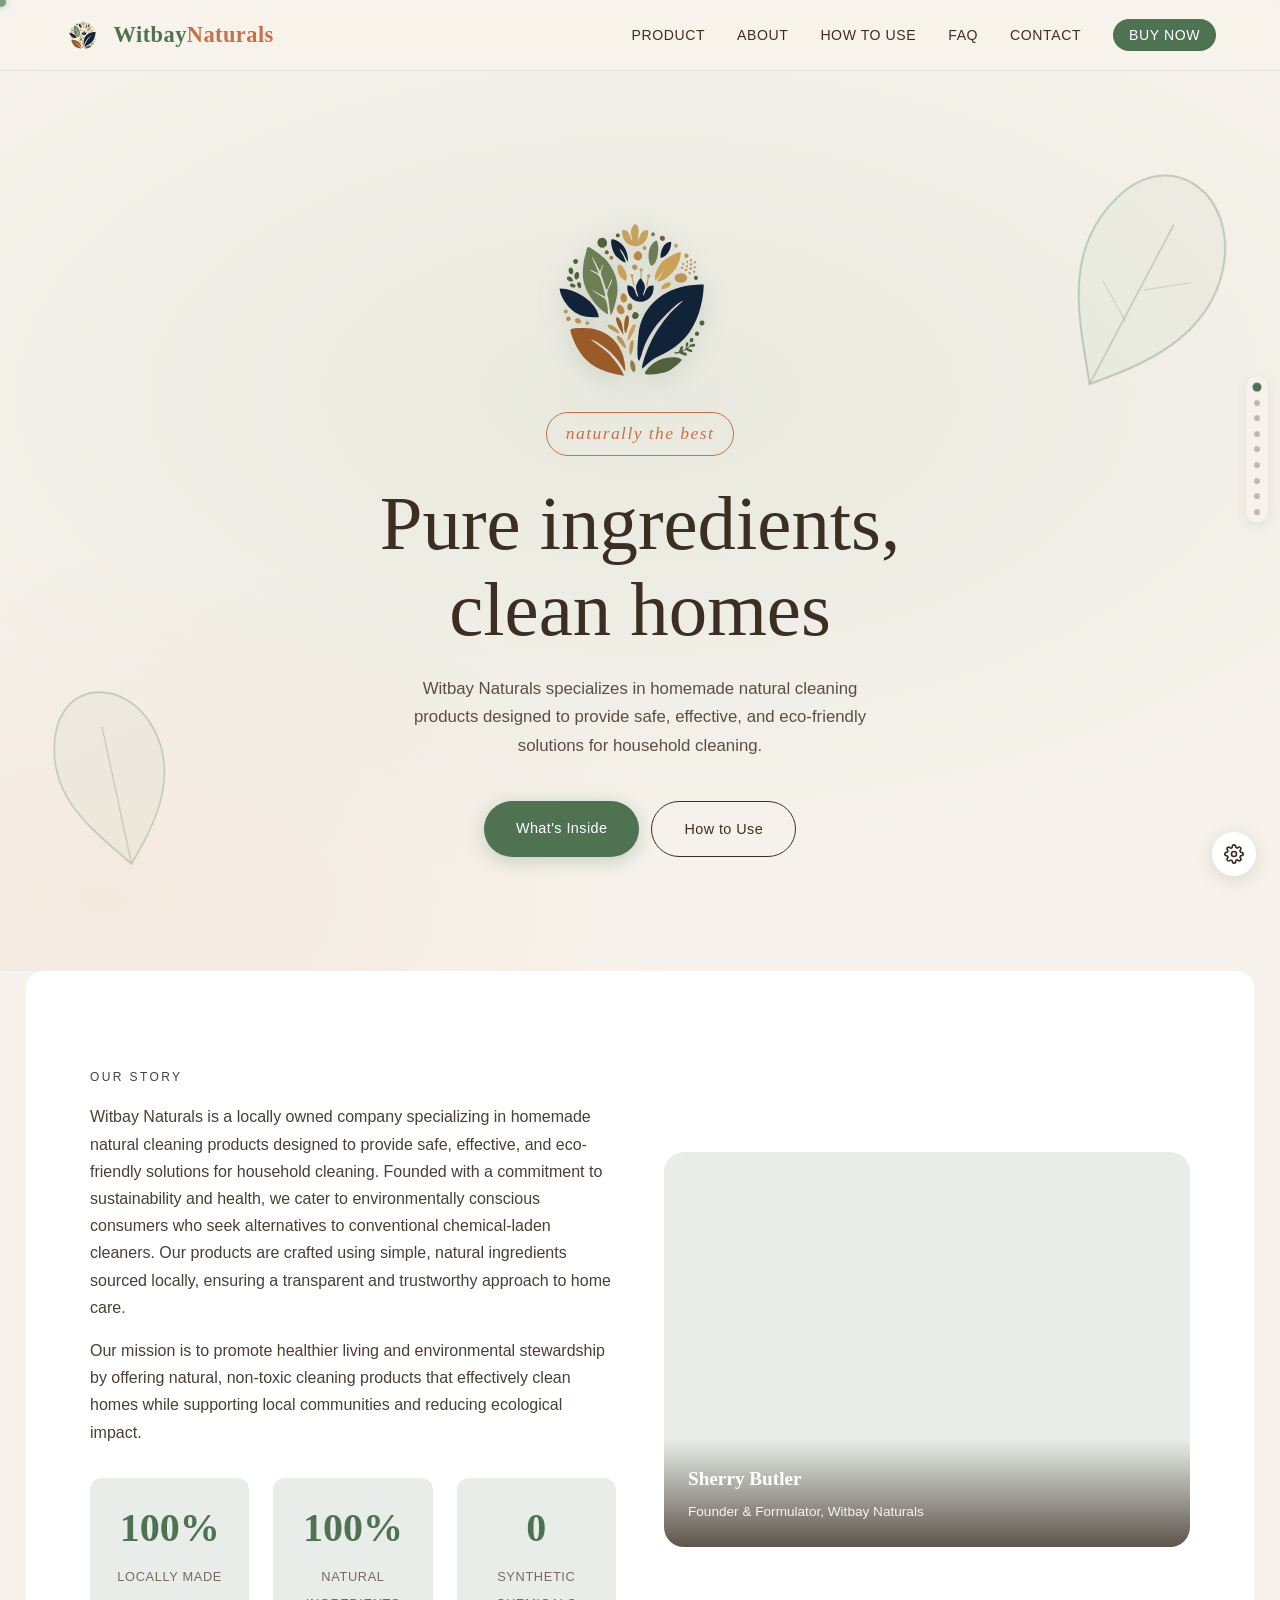
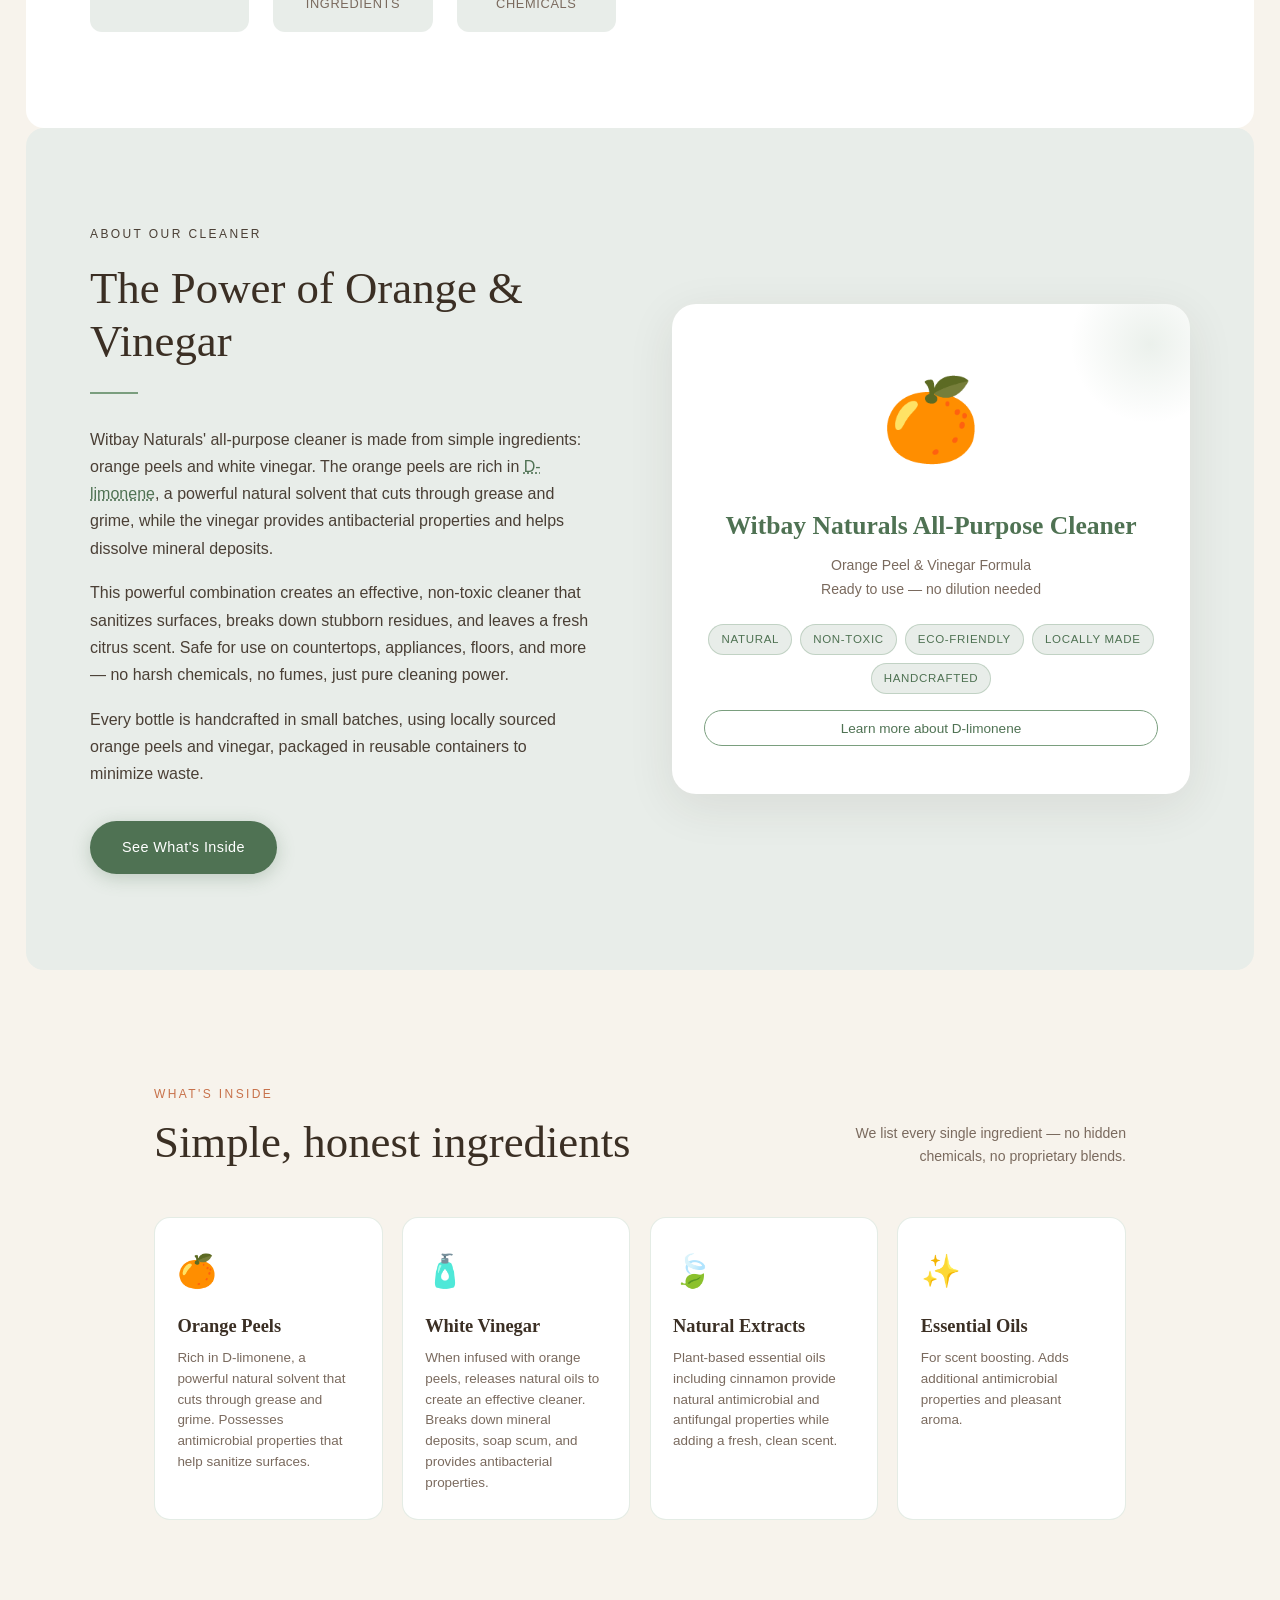
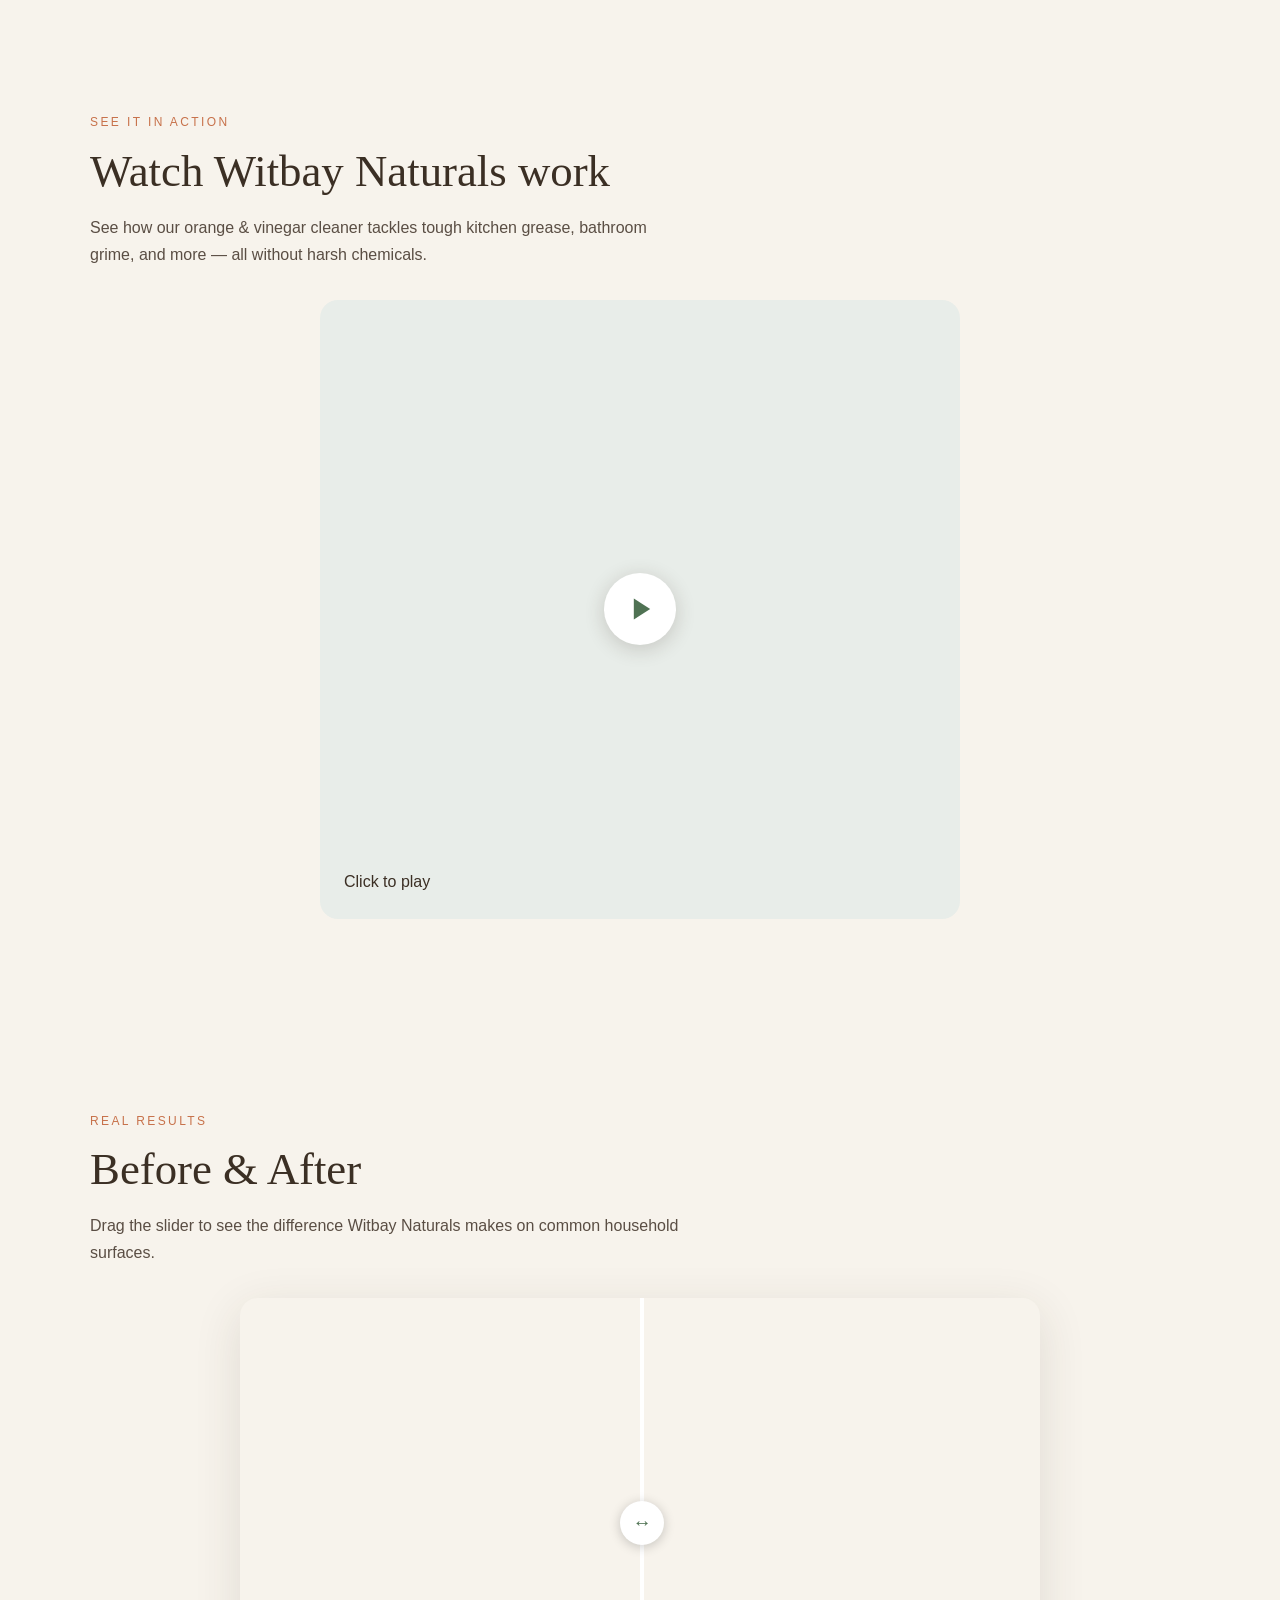
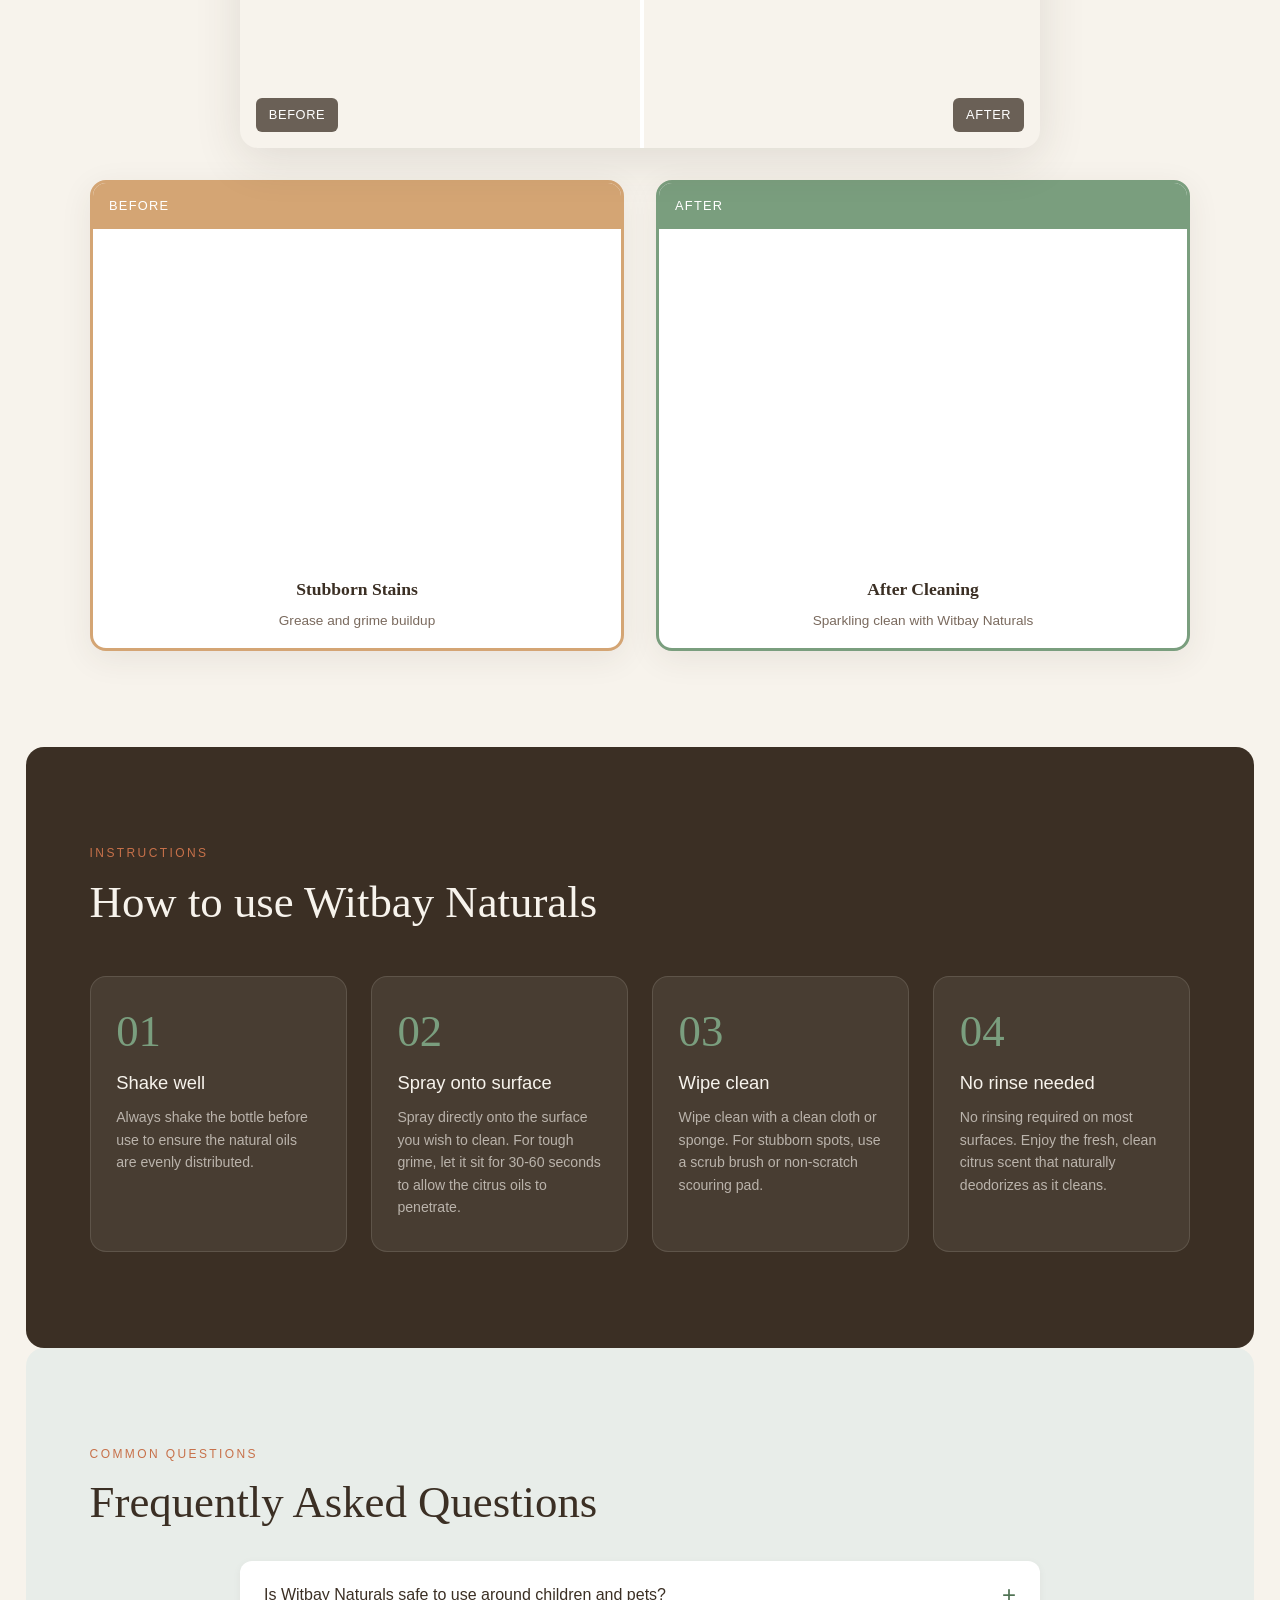
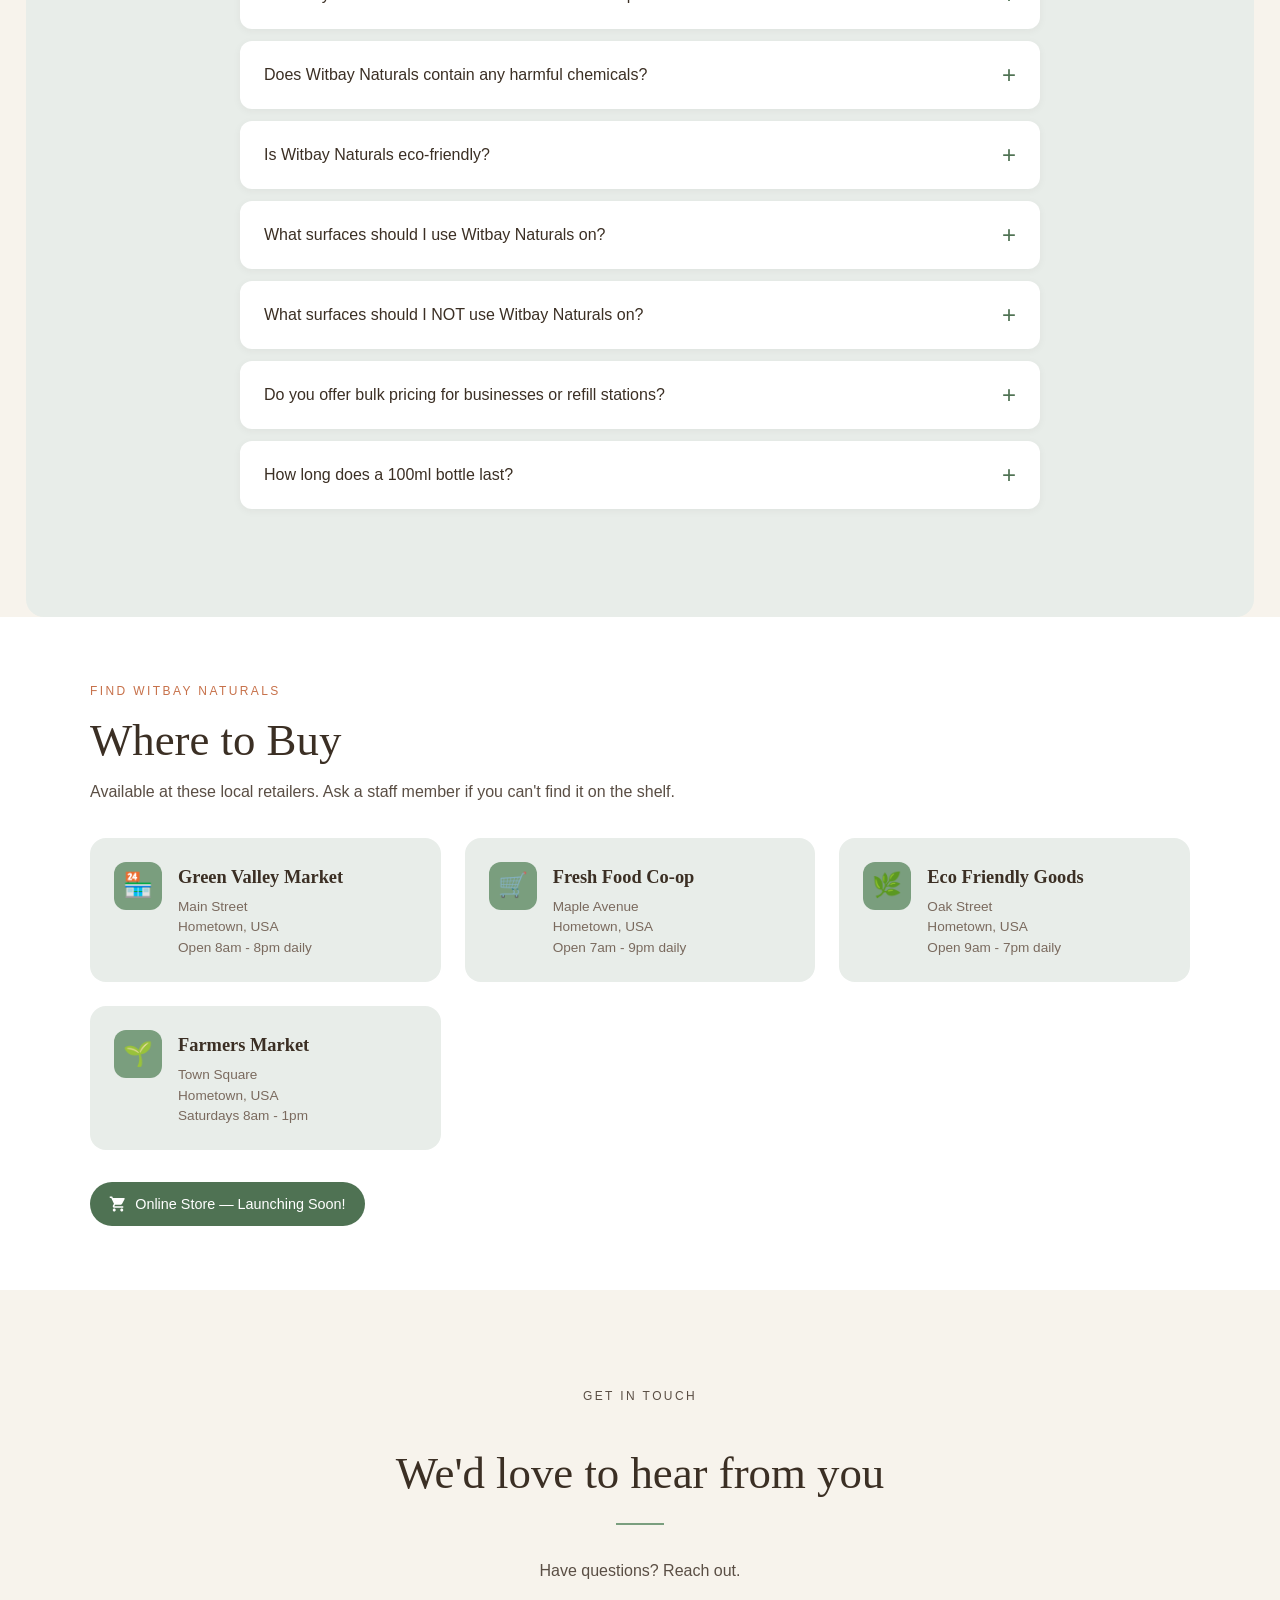
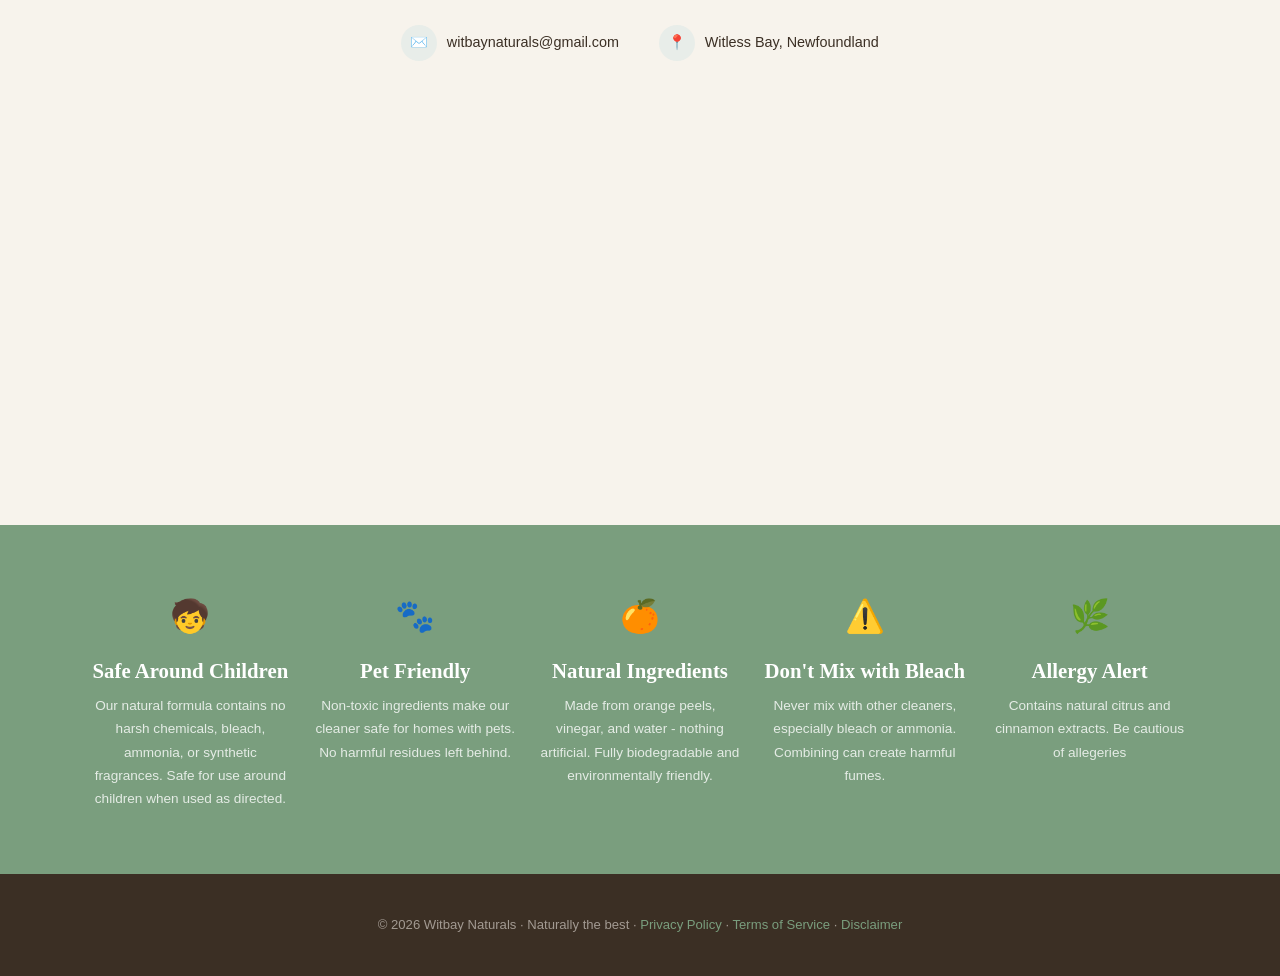
==== commit 5f97c42f: "update" ====
--- a/index.html
+++ b/index.html
@@ -172,7 +172,11 @@
 .product-card p { font-size: 0.88rem; color: #7a6a5e; }
 .badge-row { display: flex; gap: 0.5rem; justify-content: center; margin-top: 1.4rem; flex-wrap: wrap; }
 .badge { font-size: 0.72rem; font-weight: 500; letter-spacing: 0.06em; text-transform: uppercase; padding: 0.3rem 0.75rem; border-radius: 100px; background: var(--mist); color: var(--sage-dark); border: 1px solid rgba(122,158,126,0.35); }
-.technical-info { max-width: 700px; margin: 3rem auto 0; padding: 1.5rem; background: rgba(255,255,255,0.6); border-radius: 12px; border: 1px solid rgba(122,158,126,0.2); }
+.technical-toggle { display: block; margin: 1rem auto 0; padding: 0.6rem 1.2rem; background: transparent; border: 1px solid var(--sage); color: var(--sage-dark); border-radius: 100px; font-size: 0.85rem; cursor: pointer; transition: all var(--transition); }
+.technical-toggle:hover { background: var(--sage); color: var(--white); }
+.product-card .technical-toggle { margin-top: 1rem; width: 100%; }
+.technical-info { max-width: 700px; margin: 1rem auto 0; padding: 0; background: rgba(255,255,255,0.6); border-radius: 12px; border: 1px solid rgba(122,158,126,0.2); max-height: 0; overflow: hidden; opacity: 0; transition: all 0.4s ease; }
+.technical-info.open { max-height: 2000px; padding: 1.5rem; opacity: 1; }
 .technical-info h3 { font-family: var(--font-serif); font-size: 1.2rem; color: var(--sage-dark); margin-bottom: 1rem; }
 .technical-info p { font-size: 0.9rem; color: #5a4e44; margin-bottom: 0.75rem; line-height: 1.6; }
 .technical-info ol { margin: 0.5rem 0 0 1.5rem; font-size: 0.85rem; color: #7a6a5e; }
@@ -180,10 +184,8 @@
 .molecule-display { text-align: center; margin: 1.5rem 0; padding: 1rem; background: var(--white); border-radius: 12px; }
 .molecule-display img { max-width: 200px; height: auto; margin: 0 auto; display: block; }
 .molecule-caption { font-size: 0.8rem; color: #7a6a5e; margin-top: 0.75rem; font-style: italic; }
-.technical-toggle { display: block; margin: 1rem auto 0; padding: 0.6rem 1.2rem; background: transparent; border: 1px solid var(--sage); color: var(--sage-dark); border-radius: 100px; font-size: 0.85rem; cursor: pointer; transition: all var(--transition); }
-.technical-toggle:hover { background: var(--sage); color: var(--white); }
-.technical-info { max-width: 700px; margin: 1rem auto 0; padding: 0; background: rgba(255,255,255,0.6); border-radius: 12px; border: 1px solid rgba(122,158,126,0.2); max-height: 0; overflow: hidden; opacity: 0; transition: all 0.4s ease; }
-.technical-info.open { max-height: 1200px; padding: 1.5rem; opacity: 1; }
+.dlimonene-link { color: var(--sage-dark); font-weight: 500; text-decoration: underline; text-decoration-style: dotted; cursor: pointer; }
+.dlimonene-link:hover { color: var(--terracotta); }
 #ingredients { max-width: 1100px; margin: 0 auto; }
 .ingredients-header { display: flex; justify-content: space-between; align-items: flex-end; margin-bottom: 3rem; flex-wrap: wrap; gap: 1rem; }
 .ingredients-grid { display: grid; grid-template-columns: repeat(auto-fill, minmax(220px, 1fr)); gap: 1.2rem; }
@@ -226,7 +228,7 @@
 footer a { color: var(--sage); text-decoration: none; }
 @keyframes fadeUp { from { opacity: 0; transform: translateY(22px); } to { opacity: 1; transform: translateY(0); } }
 @media (max-width: 768px) { .nav-toggle { display: block; } .nav-links { display: none; } .mobile-menu { display: flex; } .about-inner { grid-template-columns: 1fr; gap: 2.5rem; } .safety-inner { grid-template-columns: 1fr; text-align: center; } .form-row { grid-template-columns: 1fr; } #about, #how-to-use { margin: 0; border-radius: 0; } section { padding: 4rem 5%; } .leaf-deco { display: none; } .hero-title { font-size: clamp(2rem, 8vw, 3.5rem); } .hero-title-text { white-space: normal; } .ingredients-header { flex-direction: column; align-items: flex-start; } .contact-details { flex-direction: column; align-items: center; gap: 1rem; } .btn-group { gap: 0.5rem; } .btn { width: 100%; max-width: 280px; text-align: center; } }
-@media (max-width: 480px) { .hero-eyebrow { font-size: 0.9rem; padding: 0.35rem 1rem; } .ingredient-card, .step-card { padding: 1.2rem 1rem; } .technical-info { padding: 1rem; } }
+@media (max-width: 480px) { .hero-eyebrow { font-size: 0.9rem; padding: 0.35rem 1rem; } .ingredient-card, .step-card { padding: 1.2rem 1rem; } .technical-info { padding: 1rem; } .technical-toggle { width: 100%; max-width: 280px; text-align: center; } }
 @media (hover: none) and (pointer: coarse) { .btn:hover { transform: none; } .ingredient-card:hover { transform: none; box-shadow: none; } .step-card:hover { background: rgba(247, 243, 236, 0.07); } }
 @media (min-width: 769px) { .mobile-menu { display: none !important; } .mobile-menu-close { display: none; } }
 .scroll-progress { position: fixed; top: 0; left: 0; height: 3px; background: linear-gradient(90deg, var(--sage-dark), var(--sage)); z-index: 101; width: 0%; transition: width 0.08s linear; }
@@ -625,11 +627,10 @@
            <p class="section-label">About Our Cleaner</p>
            <h2 class="section-title">The Power of Orange & Vinegar</h2>
            <hr class="divider" />
-           <p>Witbay Naturals' all-purpose cleaner is made from simple ingredients: orange peels and white vinegar. The orange peels are rich in D-limonene, a powerful natural solvent that cuts through grease and grime, while the vinegar provides antibacterial properties and helps dissolve mineral deposits.</p>
+           <p>Witbay Naturals' all-purpose cleaner is made from simple ingredients: orange peels and white vinegar. The orange peels are rich in <a href="#" class="dlimonene-link" onclick="var ti=document.getElementById('techDetails');ti.classList.toggle('open');return false;">D-limonene</a>, a powerful natural solvent that cuts through grease and grime, while the vinegar provides antibacterial properties and helps dissolve mineral deposits.</p>
            <p>This powerful combination creates an effective, non-toxic cleaner that sanitizes surfaces, breaks down stubborn residues, and leaves a fresh citrus scent. Safe for use on countertops, appliances, floors, and more — no harsh chemicals, no fumes, just pure cleaning power.</p>
-           <p>Every bottle is handcrafted in small batches, using locally sourced orange peels and vinegar, packaged in reusable containers to minimize waste.</p>
+<p>Every bottle is handcrafted in small batches, using locally sourced orange peels and vinegar, packaged in reusable containers to minimize waste.</p>
             <a href="#ingredients" class="btn btn-primary" style="margin-top:1rem;">See What's Inside</a>
-            <button class="technical-toggle" onclick="var ti=document.querySelector('.technical-info');ti.classList.toggle('open');this.textContent=ti.classList.contains('open')?'Show less':'Learn more about D-limonene';">Learn more about D-limonene</button>
           </div>
 
         <div class="product-card">
@@ -643,25 +644,26 @@
             <span class="badge">Locally Made</span>
             <span class="badge">Handcrafted</span>
           </div>
-        </div>
-      </div>
-
-      <div class="technical-info">
-        <h3>Technical Details</h3>
-        <p><strong>What is D-limonene?</strong> Found in citrus fruit peels (up to 97% of the essential oils), D-limonene is one of the most common terpenes in nature. It's classified as a cyclic monoterpene and is generally recognized as safe for food use by the FDA [<a href="#ref-1" id="ref-link-1">1</a>].</p>
-        <div class="molecule-display">
-          <img src="images/(R)-Limonene.svg" alt="Molecular structure of D-limonene" loading="lazy" />
-          <p class="molecule-caption">The chemical structure of D-limonene (C₁₀H₁₆) — the natural compound that gives citrus peels their cleaning power.</p>
-        </div>
-        <p>D-limonene acts as a natural solvent by penetrating and dissolving grease, oil, and waxy residues. Studies have shown it possesses anti-inflammatory, antioxidant, and antimicrobial properties [<a href="#ref-2" id="ref-link-2">2</a>].</p>
-        <p><strong>References:</strong></p>
-        <ol class="references">
-          <li id="ref-1">FDA. "Food Additives Status List." U.S. Food and Drug Administration. <a href="https://www.fda.gov/" target="_blank" rel="noopener">fda.gov</a></li>
-          <li id="ref-2">Sun, J. "D-Limonene: safety and clinical applications." Alternative Medicine Review (2007).</li>
-          <li id="ref-3">Healthline. "D-Limonene: Benefits, Side Effects, and More." <a href="https://www.healthline.com/nutrition/d-limonene" target="_blank" rel="noopener">healthline.com</a></li>
-        </ol>
+          <button class="technical-toggle" onclick="var ti=document.getElementById('techDetails');ti.classList.toggle('open');this.textContent=ti.classList.contains('open')?'Show less':'Learn more about D-limonene';">Learn more about D-limonene</button>
+        </div>
       </div>
     </section>
+
+    <div class="technical-info" id="techDetails">
+      <h3>Technical Details</h3>
+      <p><strong>What is D-limonene?</strong> Found in citrus fruit peels (up to 97% of the essential oils), D-limonene is one of the most common terpenes in nature. It's classified as a cyclic monoterpene and is generally recognized as safe for food use by the FDA [<a href="#ref-1" id="ref-link-1">1</a>].</p>
+      <div class="molecule-display">
+        <img src="images/(R)-Limonene.svg" alt="Molecular structure of D-limonene" loading="lazy" />
+        <p class="molecule-caption">The chemical structure of D-limonene (C₁₀H₁₆) — the natural compound that gives citrus peels their cleaning power.</p>
+      </div>
+      <p>D-limonene acts as a natural solvent by penetrating and dissolving grease, oil, and waxy residues. Studies have shown it possesses anti-inflammatory, antioxidant, and antimicrobial properties [<a href="#ref-2" id="ref-link-2">2</a>].</p>
+      <p><strong>References:</strong></p>
+      <ol class="references">
+        <li id="ref-1">FDA. "Food Additives Status List." U.S. Food and Drug Administration. <a href="https://www.fda.gov/" target="_blank" rel="noopener">fda.gov</a></li>
+        <li id="ref-2">Sun, J. "D-Limonene: safety and clinical applications." Alternative Medicine Review (2007).</li>
+        <li id="ref-3">Healthline. "D-Limonene: Benefits, Side Effects, and More." <a href="https://www.healthline.com/nutrition/d-limonene" target="_blank" rel="noopener">healthline.com</a></li>
+      </ol>
+    </div>
 
   <!-- =====================================================
        NOTE: INGREDIENTS
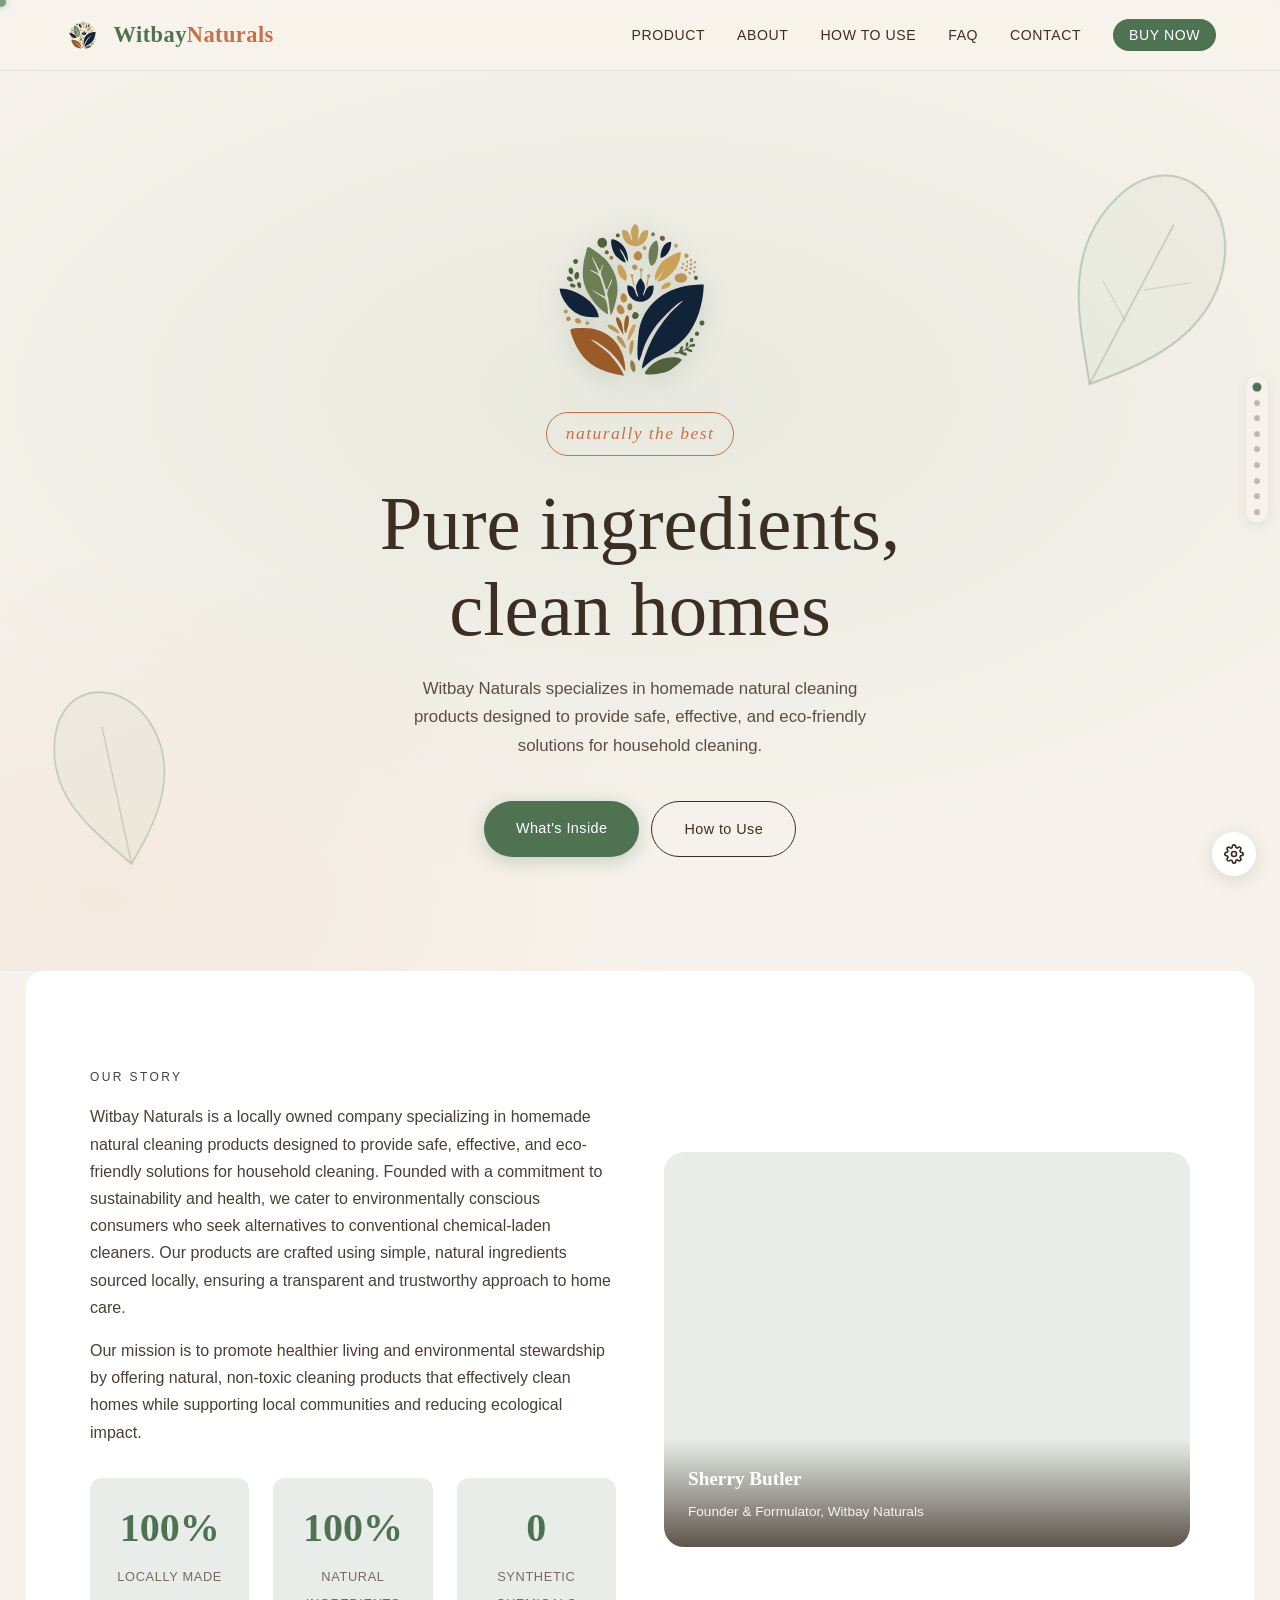
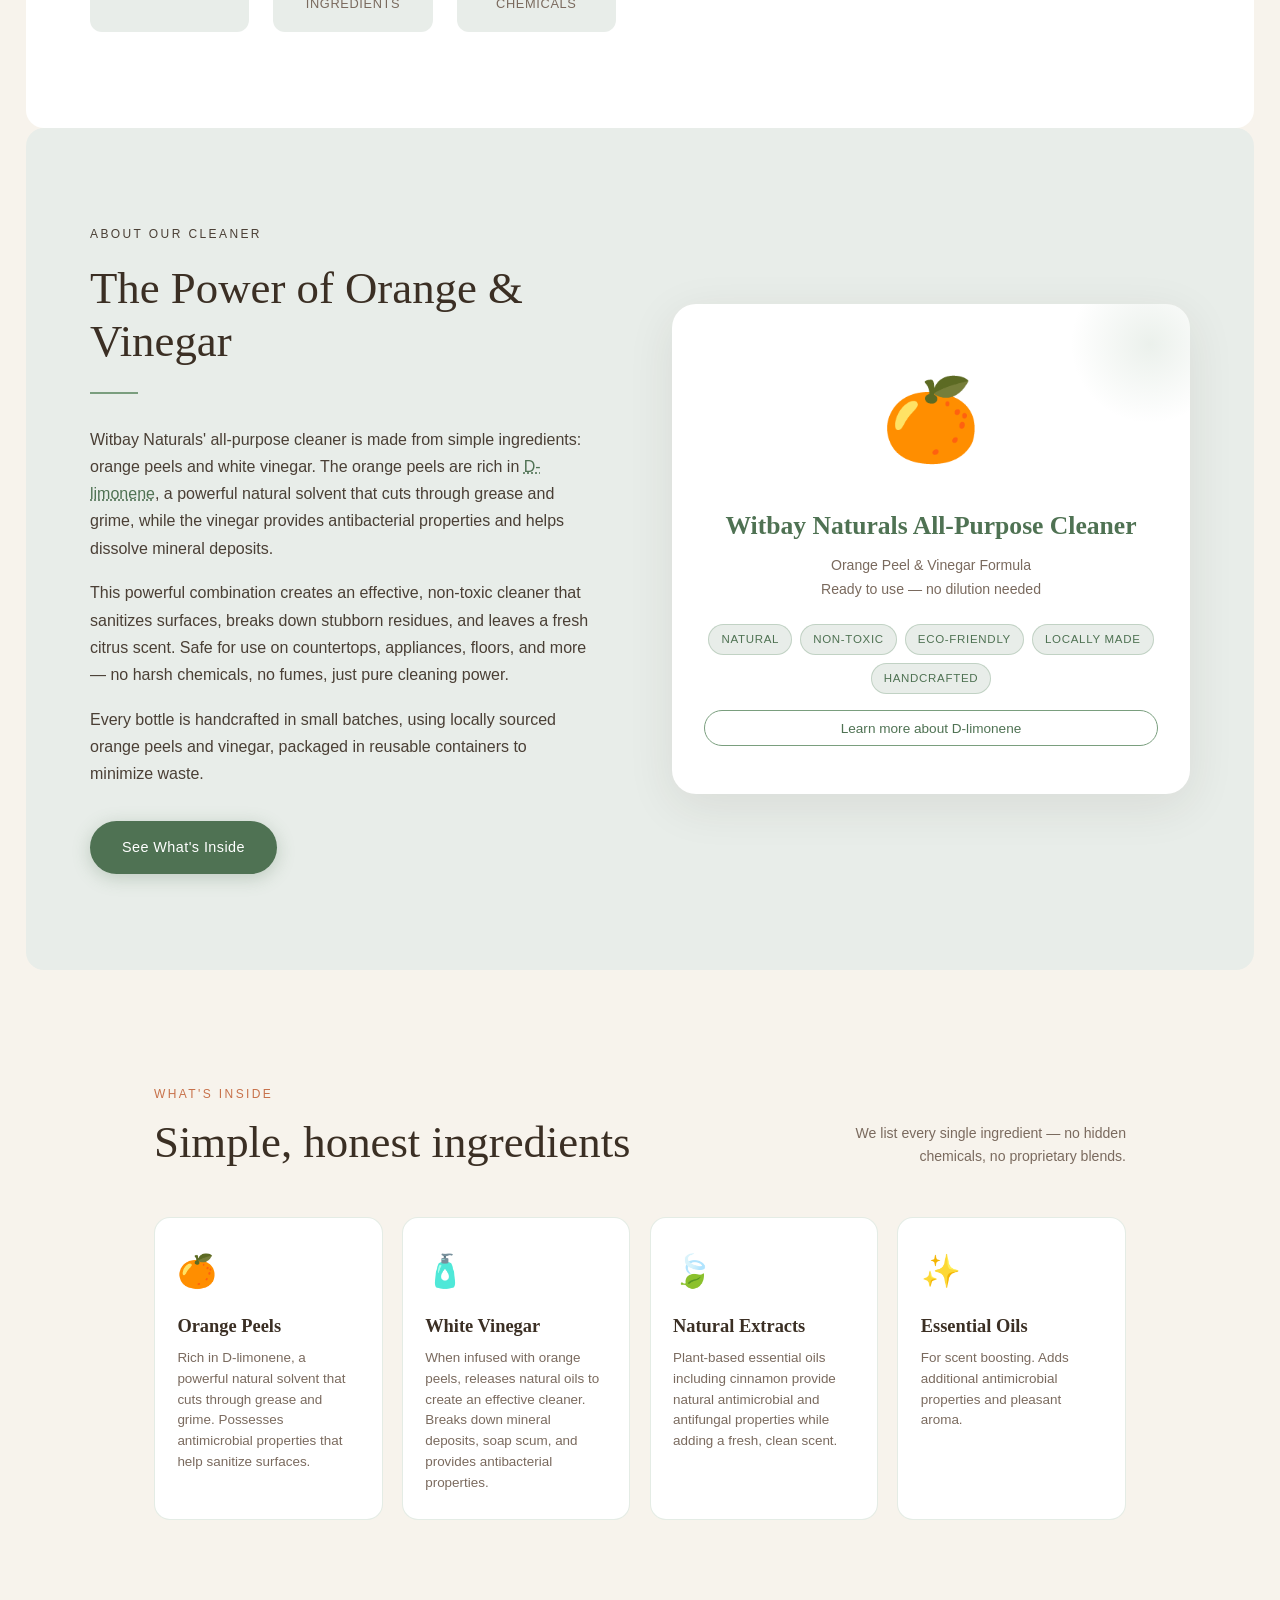
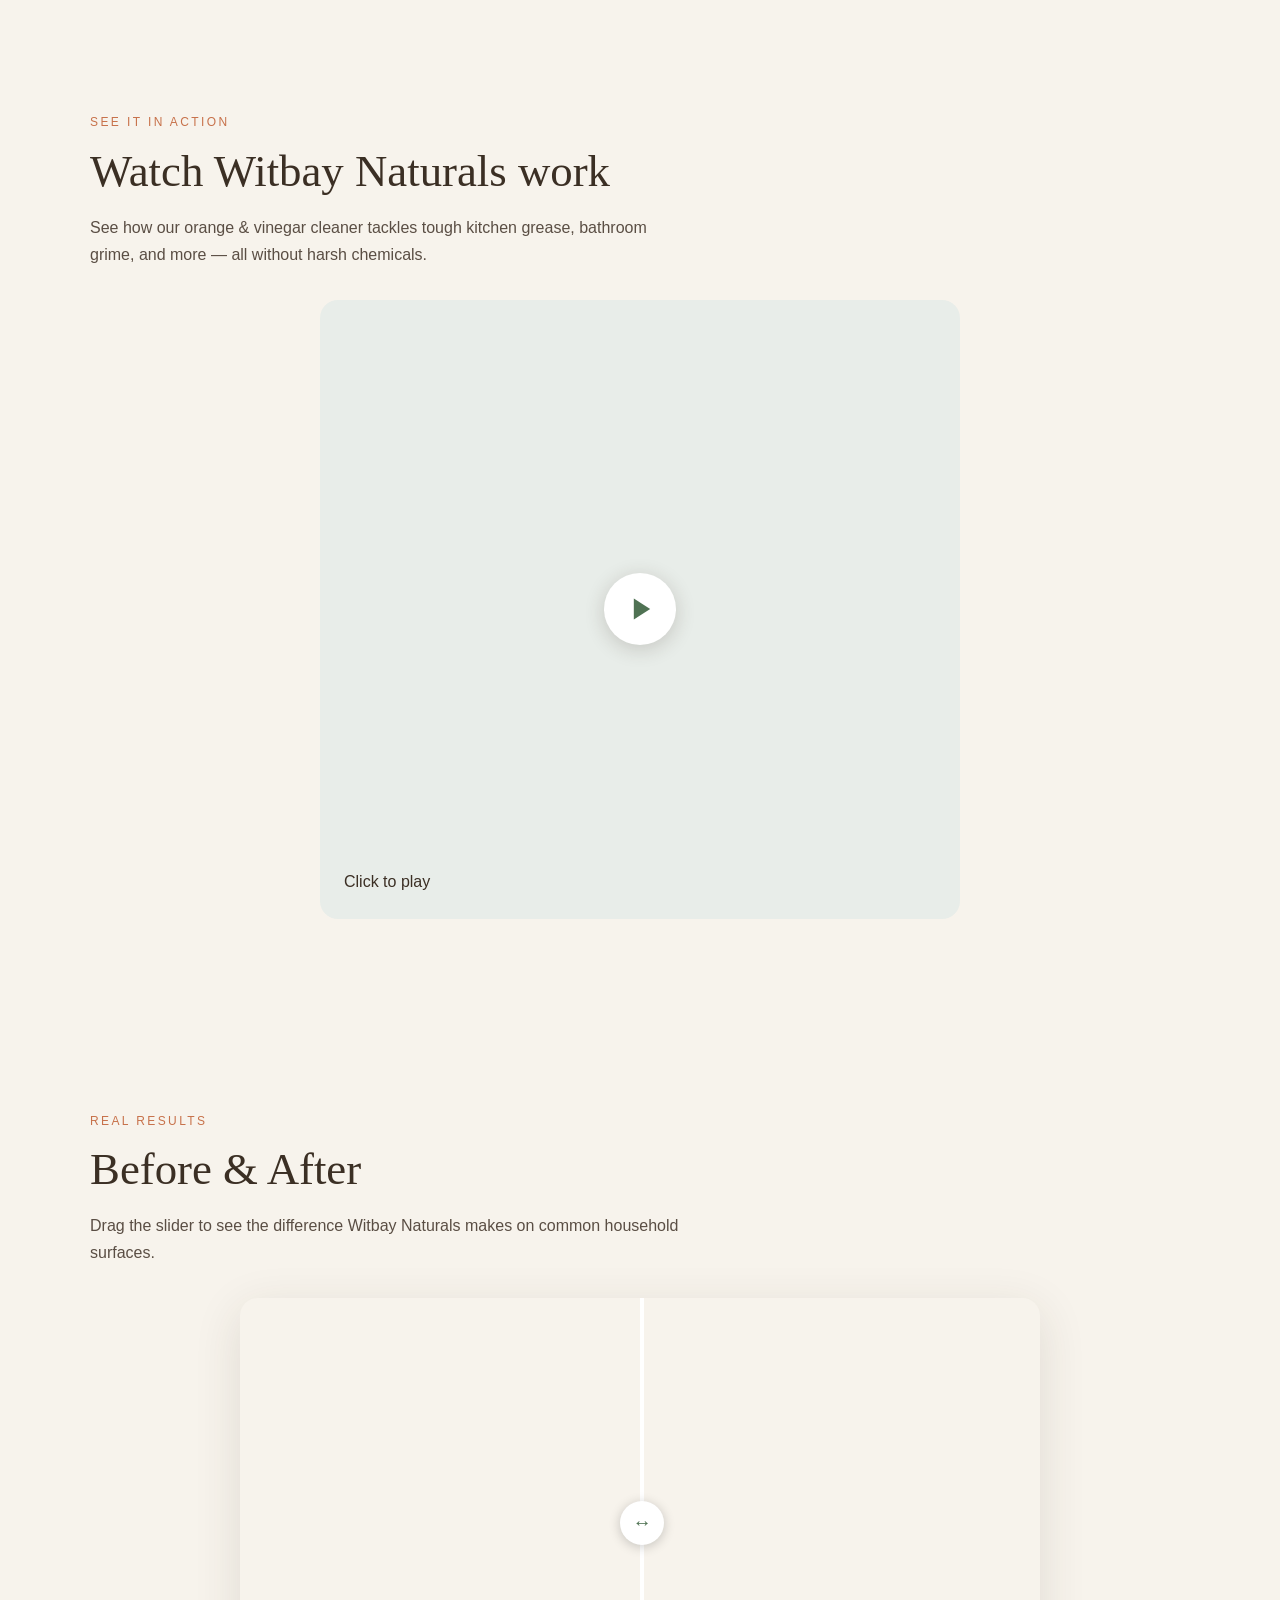
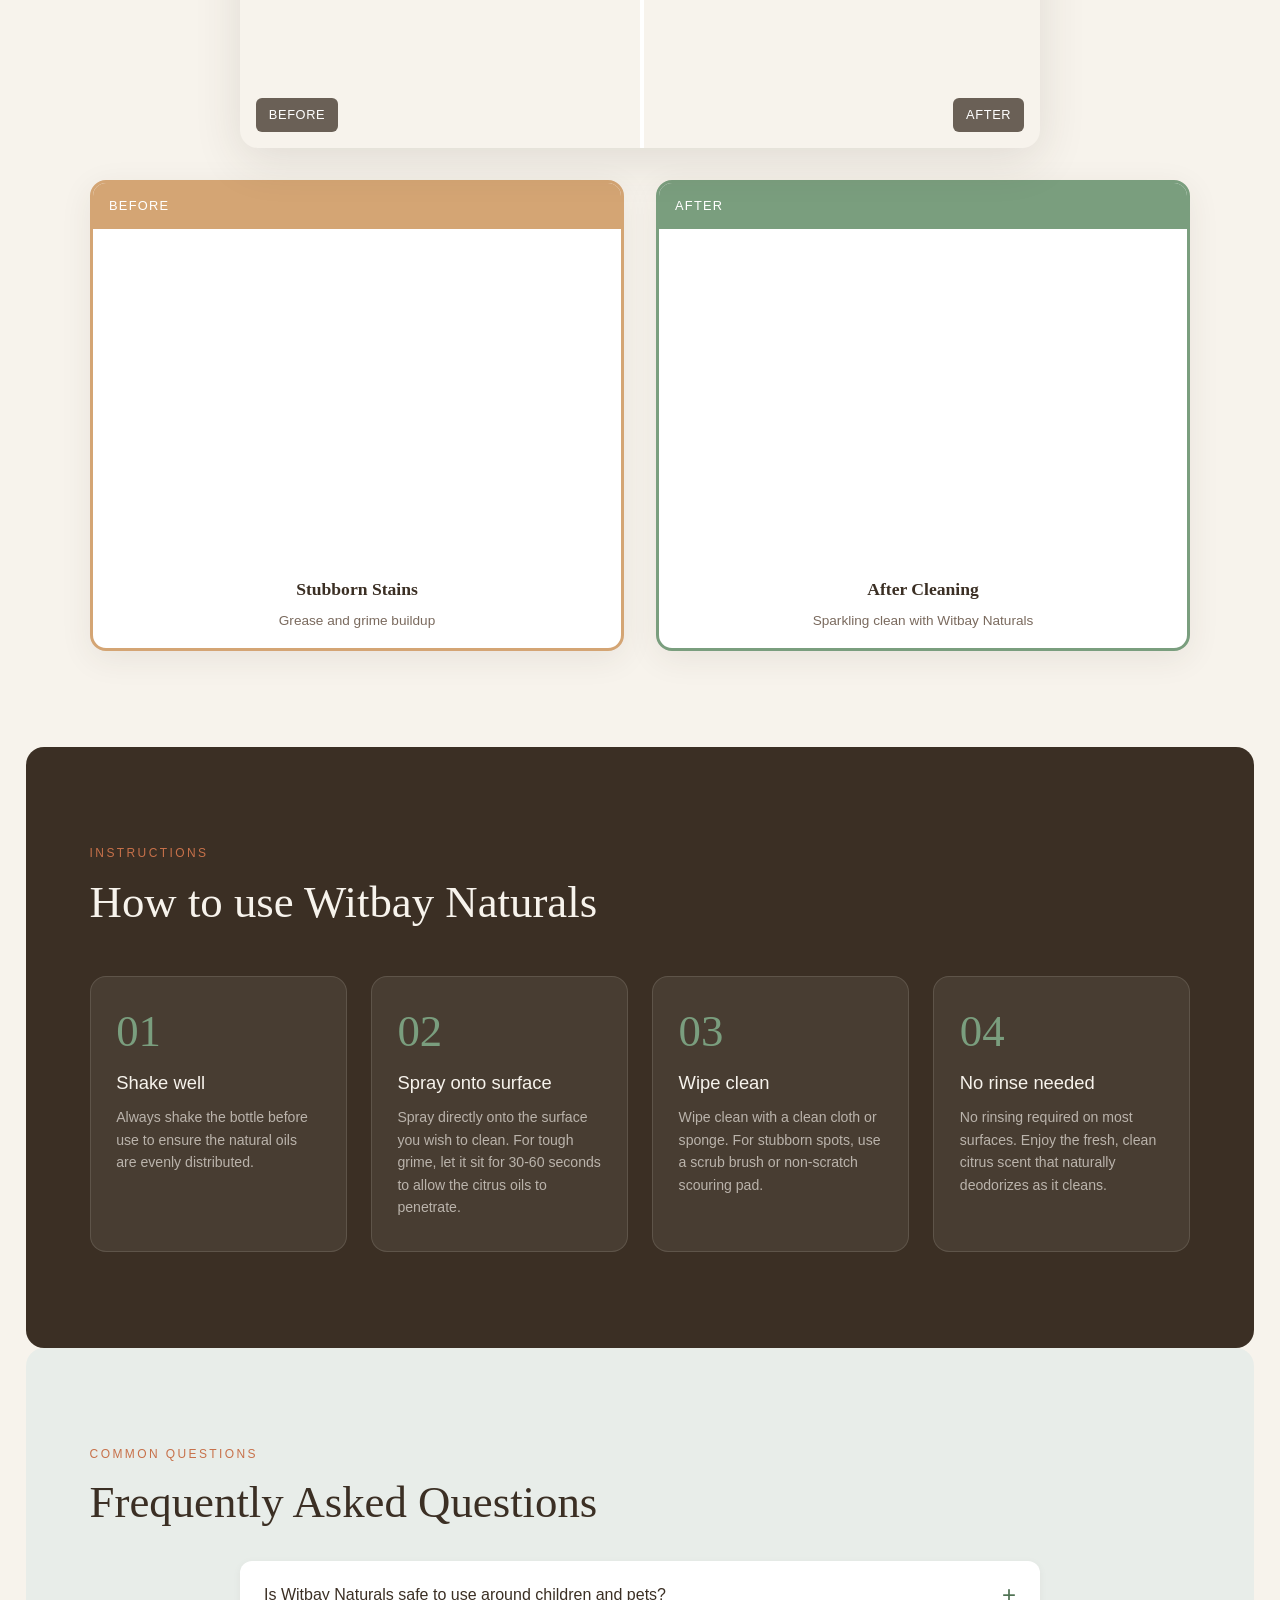
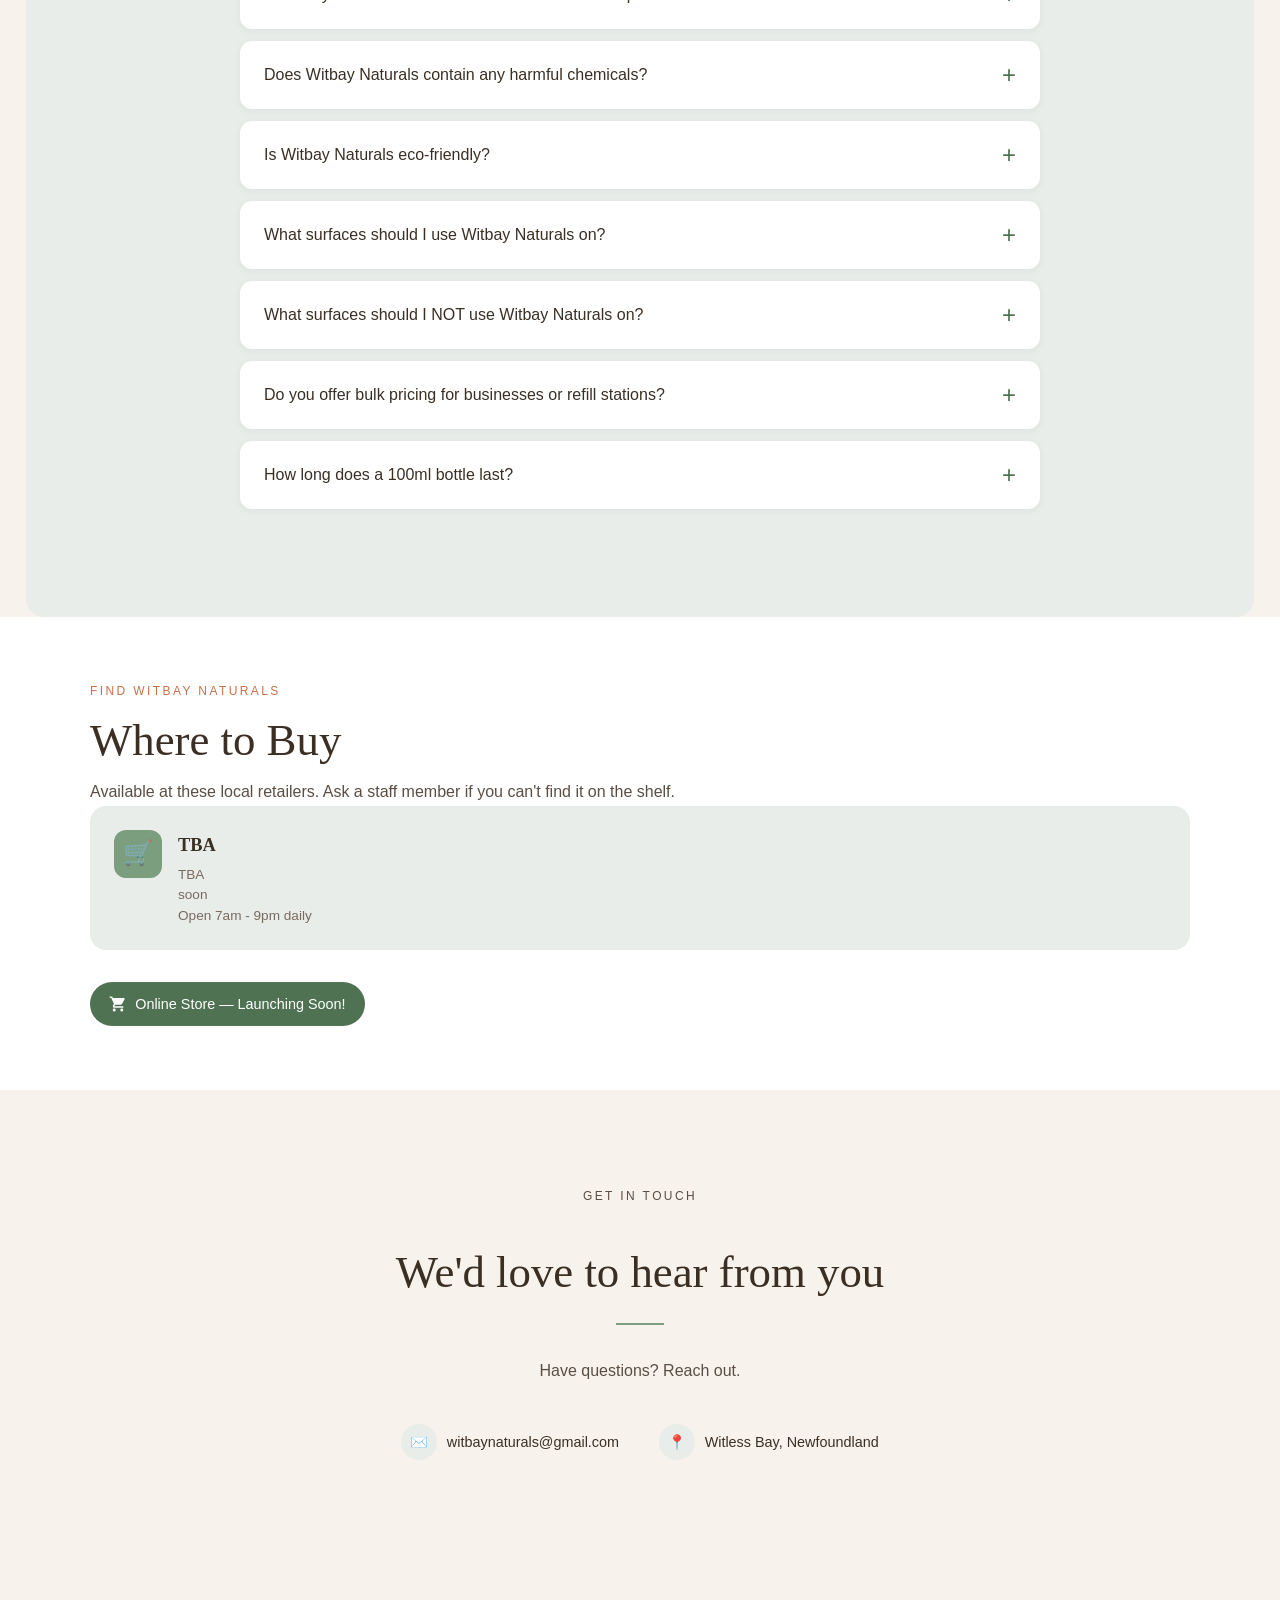
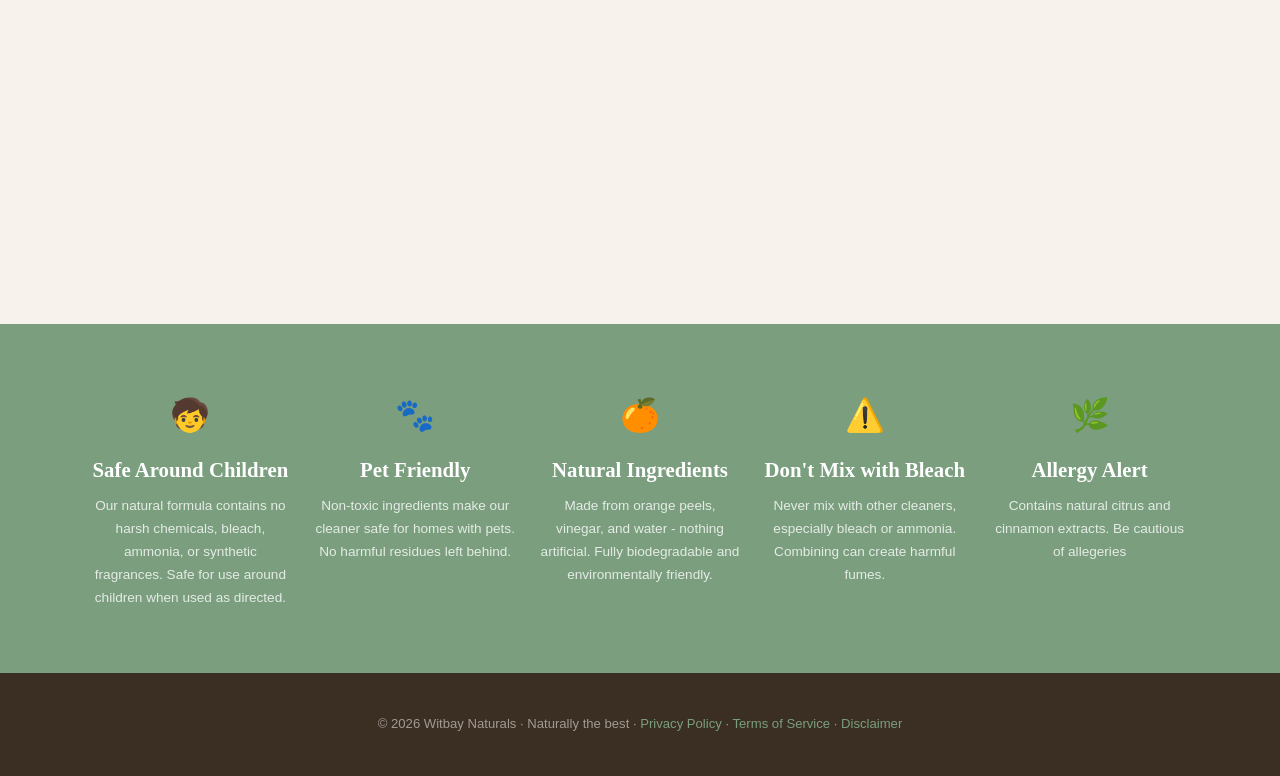
==== commit 5374d8e0: "update" ====
--- a/index.html
+++ b/index.html
@@ -107,6 +107,13 @@
 html[data-theme="dark"] .ingredient-card p { color: rgba(232,228,222,0.7); }
 html[data-theme="dark"] .contact-item { color: var(--bark); }
 html[data-theme="dark"] #contact > p { color: rgba(232,228,222,0.7); }
+html[data-theme="dark"] .technical-info { background: rgba(255,255,255,0.08); border-color: rgba(122,158,126,0.3); }
+html[data-theme="dark"] .technical-info h3 { color: var(--sage); }
+html[data-theme="dark"] .technical-info p { color: rgba(232,228,222,0.8); }
+html[data-theme="dark"] .technical-info ol { color: rgba(232,228,222,0.7); }
+html[data-theme="dark"] .molecule-display { background: rgba(0,0,0,0.2); }
+html[data-theme="dark"] .molecule-caption { color: rgba(232,228,222,0.6); }
+html[data-theme="dark"] .dlimonene-link { color: var(--sage); }
 html[data-fonts="custom"] {
   --font-sans: 'DM Sans', system-ui, sans-serif;
   --font-serif: 'Cormorant Garamond', Georgia, serif;
@@ -453,6 +460,9 @@
       e.preventDefault();
       var target = document.querySelector(this.getAttribute('href'));
       if (target) {
+        if (this.classList.contains('dlimonene-link')) {
+          target.classList.add('open');
+        }
         var offset = 80;
         var targetPosition = target.offsetTop - offset;
         window.scrollTo({ top: targetPosition, behavior: 'smooth' });
@@ -627,7 +637,7 @@
            <p class="section-label">About Our Cleaner</p>
            <h2 class="section-title">The Power of Orange & Vinegar</h2>
            <hr class="divider" />
-           <p>Witbay Naturals' all-purpose cleaner is made from simple ingredients: orange peels and white vinegar. The orange peels are rich in <a href="#" class="dlimonene-link" onclick="var ti=document.getElementById('techDetails');ti.classList.toggle('open');return false;">D-limonene</a>, a powerful natural solvent that cuts through grease and grime, while the vinegar provides antibacterial properties and helps dissolve mineral deposits.</p>
+           <p>Witbay Naturals' all-purpose cleaner is made from simple ingredients: orange peels and white vinegar. The orange peels are rich in <a href="#techDetails" class="dlimonene-link">D-limonene</a>, a powerful natural solvent that cuts through grease and grime, while the vinegar provides antibacterial properties and helps dissolve mineral deposits.</p>
            <p>This powerful combination creates an effective, non-toxic cleaner that sanitizes surfaces, breaks down stubborn residues, and leaves a fresh citrus scent. Safe for use on countertops, appliances, floors, and more — no harsh chemicals, no fumes, just pure cleaning power.</p>
 <p>Every bottle is handcrafted in small batches, using locally sourced orange peels and vinegar, packaged in reusable containers to minimize waste.</p>
             <a href="#ingredients" class="btn btn-primary" style="margin-top:1rem;">See What's Inside</a>
@@ -651,7 +661,7 @@
 
     <div class="technical-info" id="techDetails">
       <h3>Technical Details</h3>
-      <p><strong>What is D-limonene?</strong> Found in citrus fruit peels (up to 97% of the essential oils), D-limonene is one of the most common terpenes in nature. It's classified as a cyclic monoterpene and is generally recognized as safe for food use by the FDA [<a href="#ref-1" id="ref-link-1">1</a>].</p>
+      <p><strong>What is D-limonene?</strong> Found in citrus fruit peels (up to 97% of the essential oils), D-limonene is one of the most common terpenes in nature. It is non-toxic and non-corrosive [<a href="#ref-1" id="ref-link-1">1</a>].</p>
       <div class="molecule-display">
         <img src="images/(R)-Limonene.svg" alt="Molecular structure of D-limonene" loading="lazy" />
         <p class="molecule-caption">The chemical structure of D-limonene (C₁₀H₁₆) — the natural compound that gives citrus peels their cleaning power.</p>
@@ -659,7 +669,7 @@
       <p>D-limonene acts as a natural solvent by penetrating and dissolving grease, oil, and waxy residues. Studies have shown it possesses anti-inflammatory, antioxidant, and antimicrobial properties [<a href="#ref-2" id="ref-link-2">2</a>].</p>
       <p><strong>References:</strong></p>
       <ol class="references">
-        <li id="ref-1">FDA. "Food Additives Status List." U.S. Food and Drug Administration. <a href="https://www.fda.gov/" target="_blank" rel="noopener">fda.gov</a></li>
+        <li id="ref-1">D-Limonene. Government of Canada. <a href="https://www.canada.ca/en/health-canada/services/environmental-workplace-health/occupational-health-safety/workplace-hazardous-materials-information-system/hazardous-substance-assessments/d-limonene.html#c1" target="_blank" rel="noopener">WHMIS</a></li>
         <li id="ref-2">Sun, J. "D-Limonene: safety and clinical applications." Alternative Medicine Review (2007).</li>
         <li id="ref-3">Healthline. "D-Limonene: Benefits, Side Effects, and More." <a href="https://www.healthline.com/nutrition/d-limonene" target="_blank" rel="noopener">healthline.com</a></li>
       </ol>
@@ -757,7 +767,7 @@
         <div class="comparison-wrapper">
           <div class="comparison-card before">
             <div class="comparison-label">Before</div>
-            <img src="images/before-1.jpg" alt="Surface before cleaning" class="lazy-image" loading="lazy" />
+            <img src="images/before-1.png" alt="Surface before cleaning" class="lazy-image" loading="lazy" />
             <div class="comparison-caption">
               <h4>Stubborn Stains</h4>
               <p>Grease and grime buildup</p>
@@ -765,7 +775,7 @@
          </div>
           <div class="comparison-card after">
             <div class="comparison-label">After</div>
-            <img src="images/after-1.jpg" alt="Surface after cleaning" class="lazy-image" loading="lazy" />
+            <img src="images/after-1.png" alt="Surface after cleaning" class="lazy-image" loading="lazy" />
             <div class="comparison-caption">
               <h4>After Cleaning</h4>
               <p>Sparkling clean with Witbay Naturals</p>
@@ -877,31 +887,31 @@
       <h2 class="section-title">Where to Buy</h2>
       <p style="color:#5a4e44;margin-top:0.75rem;max-width:600px;">Available at these local retailers. Ask a staff member if you can't find it on the shelf.</p>
       
-      <div class="stores-grid">
+      <!-- <div class="stores-grid">
         <div class="store-card">
           <div class="store-icon">🏪</div>
           <div class="store-info">
             <h4>Green Valley Market</h4>
             <p>Main Street<br>Hometown, USA<br>Open 8am - 8pm daily</p>
           </div>
-        </div>
+        </div> -->
         
         <div class="store-card">
           <div class="store-icon">🛒</div>
           <div class="store-info">
-            <h4>Fresh Food Co-op</h4>
-            <p>Maple Avenue<br>Hometown, USA<br>Open 7am - 9pm daily</p>
+            <h4>TBA</h4>
+            <p>TBA<br>soon<br>Open 7am - 9pm daily</p>
           </div>
         </div>
         
-        <div class="store-card">
+        <!-- <div class="store-card">
           <div class="store-icon">🌿</div>
           <div class="store-info">
             <h4>Eco Friendly Goods</h4>
             <p>Oak Street<br>Hometown, USA<br>Open 9am - 7pm daily</p>
           </div>
-        </div>
-        
+        </div> -->
+<!--         
         <div class="store-card">
           <div class="store-icon">🌱</div>
           <div class="store-info">
@@ -909,7 +919,7 @@
             <p>Town Square<br>Hometown, USA<br>Saturdays 8am - 1pm</p>
           </div>
         </div>
-      </div>
+      </div> -->
 
       <div class="online-badge">
         <svg viewBox="0 0 24 24"><path d="M7 18c-1.1 0-1.99.9-1.99 2S5.9 22 7 22s2-.9 2-2-.9-2-2-2zM1 2v2h2l3.6 7.59-1.35 2.45c-.16.28-.25.61-.25.96 0 1.1.9 2 2 2h12v-2H7.42c-.14 0-.25-.11-.25-.25l.03-.12.9-1.63h7.45c.75 0 1.41-.41 1.75-1.03l3.58-6.49c.08-.14.12-.31.12-.48 0-.55-.45-1-1-1H5.21l-.94-2H1zm16 16c-1.1 0-1.99.9-1.99 2s.89 2 1.99 2 2-.9 2-2-.9-2-2-2z"/></svg>
